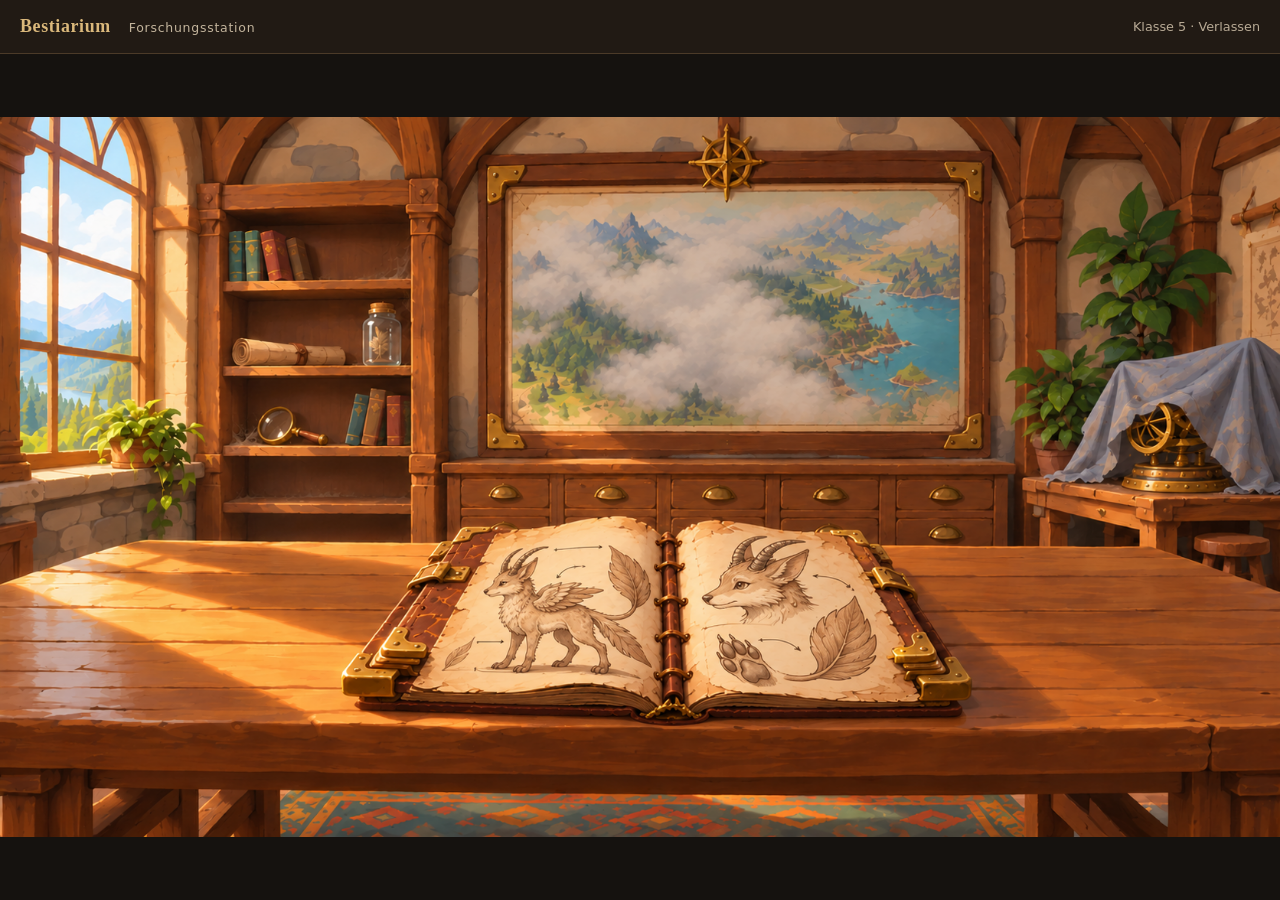
==== index.html @ 2a79efdd "Implement classroom research station with original phase assets" ====
<!doctype html>
<html lang="de">
<head>
  <meta charset="utf-8">
  <meta name="viewport" content="width=device-width, initial-scale=1">
  <meta name="theme-color" content="#201a14">
  <title>Bestiarium · Forschungsstation</title>
  <link rel="stylesheet" href="css/app.css">
</head>
<body>
  <header class="topbar">
    <h1><button id="app-title" type="button">Bestiarium <span>Forschungsstation</span></button></h1>
    <p id="class-label"></p>
  </header>
  <main id="station" aria-label="Forschungsstation">
    <div id="scene" class="scene">
      <div id="room-images" class="room-images"></div>
      <nav id="hotspots" aria-label="Bereiche der Forschungsstation"></nav>
    </div>
  </main>
  <dialog id="view-dialog" aria-labelledby="view-title">
    <div class="dialog-heading"><h2 id="view-title"></h2><button type="button" data-close aria-label="Zurück zur Forschungsstation">Zur Station <span aria-hidden="true">×</span></button></div>
    <div id="view-content"></div>
  </dialog>
  <dialog id="teacher-dialog" class="teacher-dialog" aria-labelledby="teacher-title">
    <div class="dialog-heading"><div><p class="eyebrow">Klassenstand verwalten</p><h2 id="teacher-title">Lehrkraftmodus</h2></div><button type="button" data-close>Zur Station <span aria-hidden="true">×</span></button></div>
    <div id="teacher-content"></div>
  </dialog>
  <p id="notice" class="notice" role="status" hidden></p>
  <script type="module" src="js/app.js"></script>
</body>
</html>
---- css/app.css ----
:root { color-scheme: dark; font-family: system-ui, -apple-system, "Segoe UI", sans-serif; color: #f2e7d3; background: #15120f; --gold: #dab87b; --border: #776043; }
* { box-sizing: border-box; }
body { margin: 0; height: 100vh; height: 100dvh; overflow: hidden; display: grid; grid-template-rows: 54px 1fr; }
button, input, select { font: inherit; }
button { cursor: pointer; }
button, select, input[type="text"] { border: 1px solid var(--border); border-radius: 7px; color: #f2e7d3; background: #31281e; padding: .65rem .9rem; }
button:hover { background: #493a29; }
button:focus-visible, select:focus-visible, input:focus-visible { outline: 3px solid #f9d899; outline-offset: 4px; }
.topbar { display: flex; align-items: center; justify-content: space-between; gap: 1rem; padding: 0 1.25rem; background: #211a14; border-bottom: 1px solid #4b3a28; }
h1 { font-size: 1.12rem; margin: 0; }
#app-title { border: 0; padding: .45rem 0; border-radius: 0; background: transparent; color: var(--gold); font-family: Georgia, serif; font-weight: bold; letter-spacing: .035em; touch-action: none; user-select: none; -webkit-touch-callout: none; position: relative; }
#app-title span { color: #c3b49c; font: 400 .78rem system-ui, sans-serif; margin-left: .8rem; letter-spacing: .06em; }
#app-title::after { content: ''; position: absolute; bottom: 0; left: 0; width: 0; height: 2px; background: var(--gold); }
#app-title.holding::after { width: 100%; transition: width 5s linear; }
#class-label { color: #b8aa95; font-size: .8rem; text-align: right; margin: 0; }
#station { min-height: 0; display: grid; place-items: center; overflow: hidden; }
.scene { position: relative; width: min(100vw, calc((100vh - 54px) * 16 / 9)); width: min(100vw, calc((100dvh - 54px) * 16 / 9)); aspect-ratio: 16 / 9; isolation: isolate; }
.room-images, .room-images img, #hotspots { position: absolute; inset: 0; width: 100%; height: 100%; }
.room-images img { object-fit: contain; opacity: 0; transition: opacity 450ms ease; pointer-events: none; }
.room-images img.active { opacity: 1; }
.hotspot { position: absolute; border: 2px solid transparent; border-radius: 12px; background: transparent; padding: 0; -webkit-tap-highlight-color: transparent; touch-action: manipulation; }
.hotspot:hover, .hotspot:focus-visible, .hotspot.touched { background: #ffe7a21a; border-color: #ffe0a24d; box-shadow: 0 0 28px #ffd58d3d, inset 0 0 26px #ffe5ac24; }
.hotspot.locked { cursor: help; }
.hotspot-label { position: absolute; bottom: 8%; left: 50%; transform: translateX(-50%); white-space: nowrap; background: #221a12ee; color: #fae2b3; border: 1px solid #bc955d; padding: .45rem .75rem; border-radius: 6px; font-size: clamp(.8rem, 1.4vw, 1.35rem); opacity: 0; pointer-events: none; transition: opacity 120ms; }
.hotspot:hover .hotspot-label, .hotspot:focus-visible .hotspot-label, .hotspot.touched .hotspot-label { opacity: 1; }
dialog { width: min(1100px, 94vw); max-height: 88vh; max-height: 88dvh; padding: clamp(1.25rem, 3vw, 2.5rem); color: #f2e7d3; background: #251f18; border: 1px solid #8c7048; border-radius: 14px; box-shadow: 0 24px 100px #0009; overflow: auto; }
dialog[open] { animation: arrive 180ms ease-out; }
dialog::backdrop { background: #100c08c9; }
.dialog-heading { display: flex; align-items: center; justify-content: space-between; gap: 1rem; padding-bottom: 1.25rem; border-bottom: 1px solid #594732; margin-bottom: 1.4rem; }
.dialog-heading > button { flex-shrink: 0; }
.dialog-heading button span { margin-left: .8rem; font-size: 1.3rem; }
h2 { font: 500 clamp(1.6rem, 3vw, 2.5rem) Georgia, serif; color: #e9cd98; margin: 0; }
h3 { font-size: 1.15rem; margin: 0 0 .7rem; }
p { line-height: 1.55; }
.intro { font-size: clamp(1.05rem, 1.7vw, 1.35rem); max-width: 60ch; margin: 0 0 1.5rem; }
.muted { color: #bbaf9b; }
.small { font-size: .8rem; }
.eyebrow { color: #b7a17d; text-transform: uppercase; letter-spacing: .13em; font-size: .72rem; margin: 0 0 .65rem; }
.card-grid, .region-grid { display: grid; grid-template-columns: repeat(2, minmax(0, 1fr)); gap: 1rem; }
.entry { padding: 1.4rem; border: 1px solid #655137; border-radius: 9px; background: #30271e; }
.entry p:last-child { margin-bottom: 0; color: #d1c4ae; }
.status { color: #e4c28b; font-size: .95rem; margin: .5rem 0; }
.status-hidden { border-style: dashed; color: #b9ac98; }
.status-verified, .status-explored { border-color: #829476; }
.status-verified .status, .status-explored .status { color: #c0d2ac; }
.region { display: flex; align-items: center; gap: 1.2rem; border: 1px solid #655137; border-radius: 8px; padding: 1rem; }
.region h3, .region p { margin: 0; }
.region-number { font: 2rem Georgia, serif; color: #aa8a57; }
.teacher-dialog { width: min(1180px, 95vw); }
#teacher-content { display: grid; grid-template-columns: repeat(2, minmax(0, 1fr)); gap: 1.2rem; }
.teacher-section { border: 1px solid #5a4833; border-radius: 8px; padding: 1.2rem; min-width: 0; }
.teacher-section h3 { font-family: Georgia, serif; color: #e4c28b; font-size: 1.35rem; }
.field { display: grid; grid-template-columns: minmax(0, 1fr) minmax(140px, 1.2fr); align-items: center; gap: .75rem; margin-top: .65rem; }
.field select, .field input { width: 100%; min-width: 0; }
.check-field { display: flex; align-items: center; gap: .7rem; padding: .7rem 0; cursor: pointer; }
.check-field input { width: 20px; height: 20px; accent-color: #d5b075; }
.actions { display: flex; flex-wrap: wrap; gap: .6rem; margin-top: 1rem; }
.danger { border-color: #a67762; color: #ffcfb6; }
.notice { position: fixed; z-index: 100; bottom: 1rem; left: 50%; transform: translateX(-50%); max-width: min(90vw, 740px); width: max-content; background: #201b14; color: #ffe6b4; border: 1px solid #bd9559; border-radius: 8px; padding: .8rem 1.2rem; box-shadow: 0 8px 32px #0008; pointer-events: none; }
.dialog-notice { position: sticky; top: 0; z-index: 1; padding: .75rem; background: #392e20; border: 1px solid #bd9559; border-radius: 7px; }
body:has(dialog[open]) > .notice { visibility: hidden; }
@keyframes arrive { from { opacity: 0; transform: scale(.98); } to { opacity: 1; transform: scale(1); } }
@media (max-width: 760px) { #app-title span { display: none; } #teacher-content, .card-grid, .region-grid { grid-template-columns: 1fr; } .dialog-heading { align-items: flex-start; } .dialog-heading > button { font-size: .8rem; } .field { grid-template-columns: 1fr; gap: .3rem; } }
@media (prefers-reduced-motion: reduce) { *, *::before, *::after { animation-duration: .01ms !important; transition-duration: .01ms !important; } }
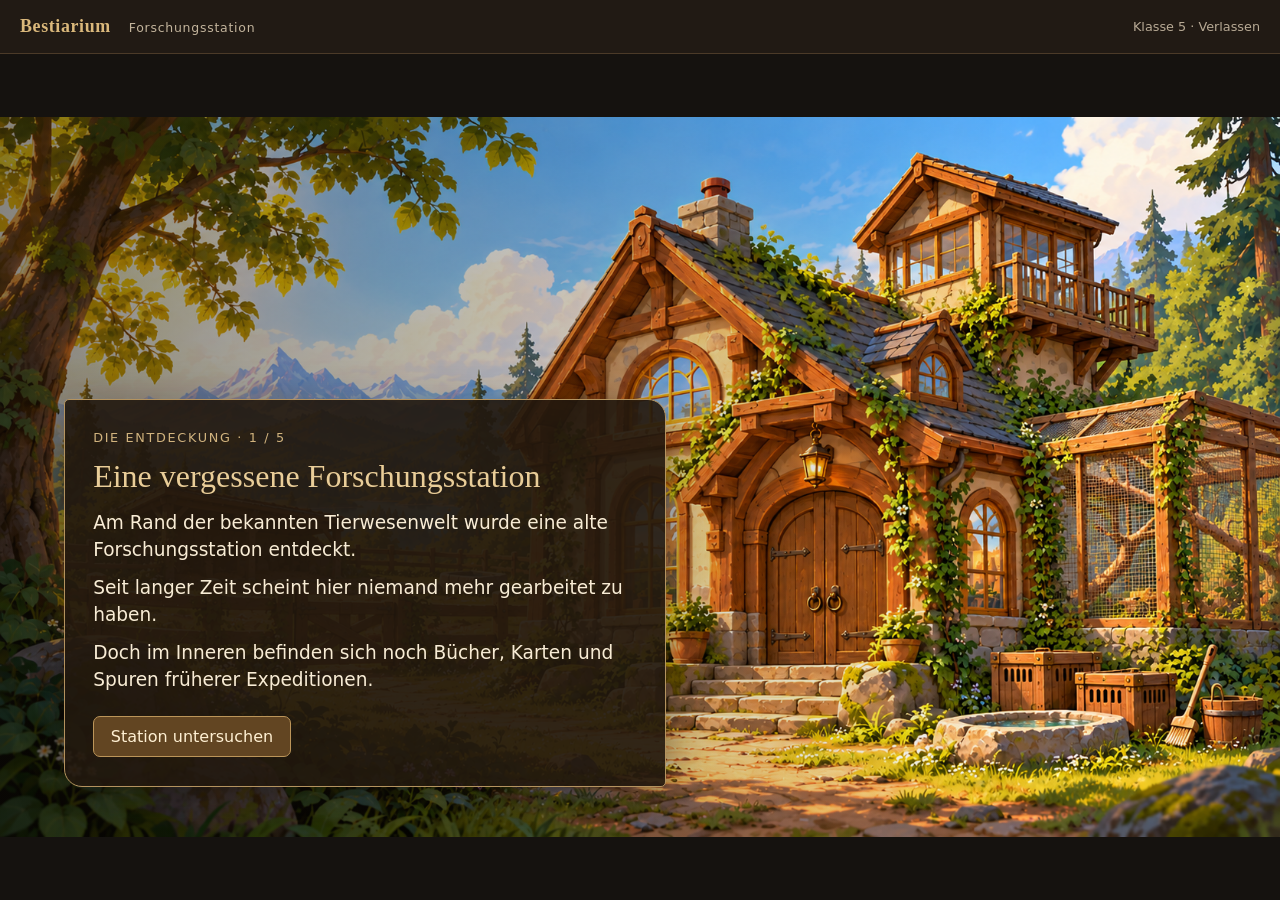
==== commit 792e0f61: "Add five-step story intro with per-class completion" ====
--- a/index.html
+++ b/index.html
@@ -16,6 +16,16 @@
     <div id="scene" class="scene">
       <div id="room-images" class="room-images"></div>
       <nav id="hotspots" aria-label="Bereiche der Forschungsstation"></nav>
+      <section id="story-intro" class="story-intro" aria-labelledby="story-title" hidden>
+        <img class="story-background" src="assets/story/station-exterior.png" alt="Die alte Forschungsstation am Rand der Tierwesenwelt">
+        <img id="story-vidi" class="story-vidi" src="assets/story/vidi-fullbody.png" alt="Vidi, Federhains Hauself und Forschungsassistent" hidden>
+        <div id="story-panel" class="story-panel">
+          <p id="story-step" class="eyebrow"></p>
+          <h2 id="story-title" tabindex="-1"></h2>
+          <div id="story-text"></div>
+          <button id="story-next" type="button"></button>
+        </div>
+      </section>
     </div>
   </main>
   <dialog id="view-dialog" aria-labelledby="view-title">
--- a/css/app.css
+++ b/css/app.css
@@ -10,8 +10,6 @@
 h1 { font-size: 1.12rem; margin: 0; }
 #app-title { border: 0; padding: .45rem 0; border-radius: 0; background: transparent; color: var(--gold); font-family: Georgia, serif; font-weight: bold; letter-spacing: .035em; touch-action: none; user-select: none; -webkit-touch-callout: none; position: relative; }
 #app-title span { color: #c3b49c; font: 400 .78rem system-ui, sans-serif; margin-left: .8rem; letter-spacing: .06em; }
-#app-title::after { content: ''; position: absolute; bottom: 0; left: 0; width: 0; height: 2px; background: var(--gold); }
-#app-title.holding::after { width: 100%; transition: width 5s linear; }
 #class-label { color: #b8aa95; font-size: .8rem; text-align: right; margin: 0; }
 #station { min-height: 0; display: grid; place-items: center; overflow: hidden; }
 .scene { position: relative; width: min(100vw, calc((100vh - 54px) * 16 / 9)); width: min(100vw, calc((100dvh - 54px) * 16 / 9)); aspect-ratio: 16 / 9; isolation: isolate; }
@@ -62,3 +60,19 @@
 @keyframes arrive { from { opacity: 0; transform: scale(.98); } to { opacity: 1; transform: scale(1); } }
 @media (max-width: 760px) { #app-title span { display: none; } #teacher-content, .card-grid, .region-grid { grid-template-columns: 1fr; } .dialog-heading { align-items: flex-start; } .dialog-heading > button { font-size: .8rem; } .field { grid-template-columns: 1fr; gap: .3rem; } }
 @media (prefers-reduced-motion: reduce) { *, *::before, *::after { animation-duration: .01ms !important; transition-duration: .01ms !important; } }
+
+.story-intro { position: absolute; inset: 0; overflow: hidden; background: #15120f; container-type: inline-size; }
+.story-intro[hidden], .story-vidi[hidden] { display: none; }
+.story-background { position: absolute; inset: 0; width: 100%; height: 100%; object-fit: contain; }
+.story-intro::after { content: ''; position: absolute; inset: 0; pointer-events: none; background: linear-gradient(90deg, #110d0780, transparent 80%); }
+.story-panel { position: absolute; z-index: 2; left: 5%; bottom: 7%; width: 47%; max-height: 86%; overflow-y: auto; padding: 2.2cqw; color: #f8ecd5; background: #21180ee8; border: 1px solid #b4935f; border-radius: 5px 18px 5px 18px; box-shadow: 0 12px 45px #120b0770; }
+.story-panel .eyebrow { font-size: clamp(.65rem, 1cqw, 1.1rem); color: #d1b37e; }
+.story-panel h2 { font-size: clamp(1.1rem, 2.5cqw, 3rem); line-height: 1.15; margin-bottom: 1.2cqw; }
+.story-panel h2:focus { outline: none; }
+#story-text p { font-size: clamp(.85rem, 1.45cqw, 1.75rem); line-height: 1.45; margin: 0 0 .85cqw; }
+#story-text blockquote { font: 500 clamp(1rem, 1.8cqw, 2.15rem)/1.35 Georgia, serif; color: #f5d59b; margin: 1.2cqw 0; padding-left: 1cqw; border-left: 2px solid #bb9659; }
+#story-next { margin-top: .9cqw; font-size: clamp(.85rem, 1.25cqw, 1.5rem); padding: .8cqw 1.3cqw; border-color: #bc9559; background: #624522; color: #fff0d3; }
+#story-next:hover { background: #79572d; }
+.story-vidi { position: absolute; z-index: 1; right: 0; bottom: 0; width: 44%; height: 94%; object-fit: contain; object-position: center bottom; animation: arrive 300ms ease-out; }
+.with-vidi .story-panel { left: 4%; width: 53%; bottom: 5%; max-height: 90%; }
+@media (max-width: 760px), (max-height: 500px) { .story-panel { overflow-y: auto; } #story-text p { line-height: 1.3; } }
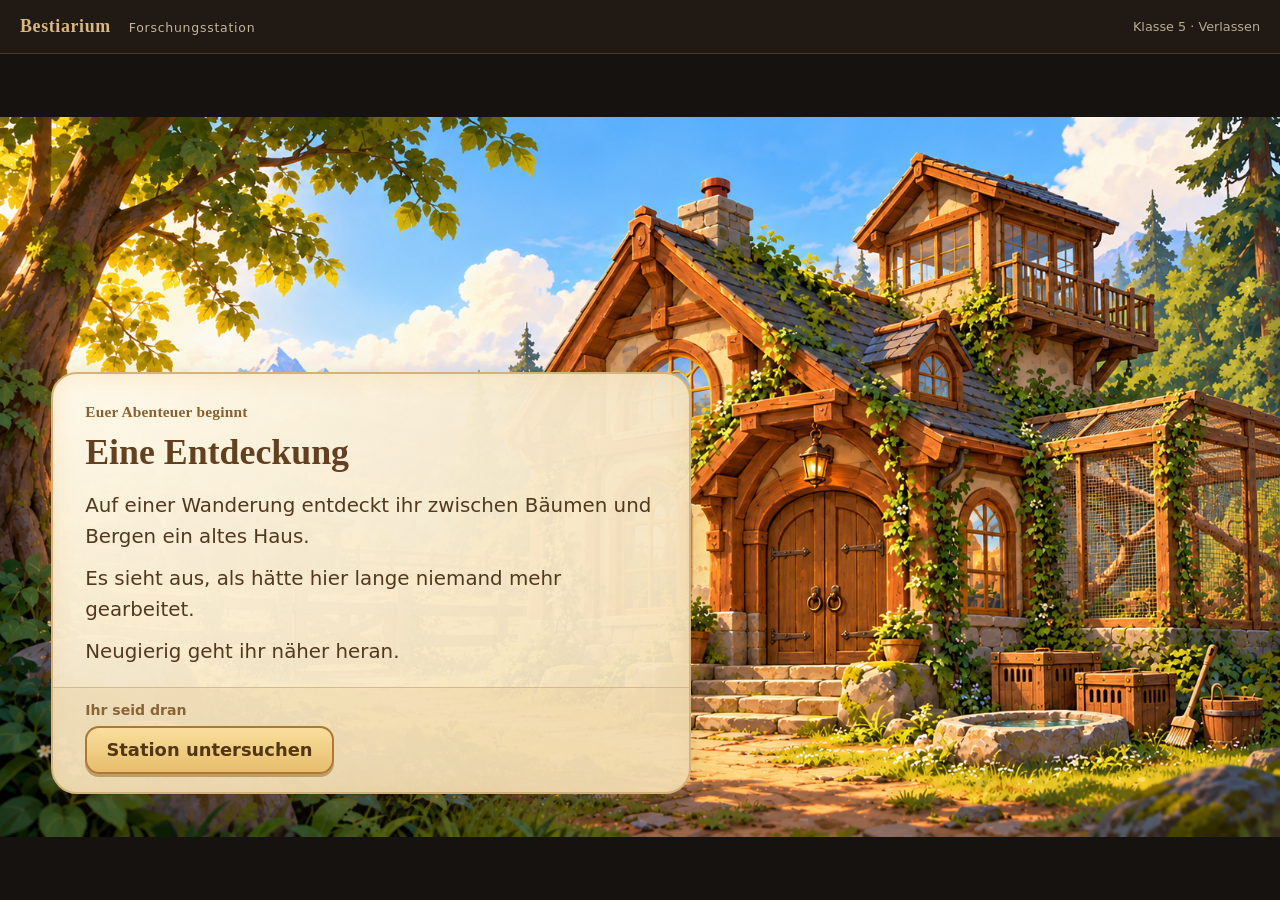
==== commit 5bf662b8: "Refine intro with warm dialogue panels and child-friendly story" ====
--- a/index.html
+++ b/index.html
@@ -23,7 +23,10 @@
           <p id="story-step" class="eyebrow"></p>
           <h2 id="story-title" tabindex="-1"></h2>
           <div id="story-text"></div>
-          <button id="story-next" type="button"></button>
+          <div class="story-actions">
+            <span>Ihr seid dran</span>
+            <button id="story-next" type="button"></button>
+          </div>
         </div>
       </section>
     </div>
--- a/css/app.css
+++ b/css/app.css
@@ -61,18 +61,25 @@
 @media (max-width: 760px) { #app-title span { display: none; } #teacher-content, .card-grid, .region-grid { grid-template-columns: 1fr; } .dialog-heading { align-items: flex-start; } .dialog-heading > button { font-size: .8rem; } .field { grid-template-columns: 1fr; gap: .3rem; } }
 @media (prefers-reduced-motion: reduce) { *, *::before, *::after { animation-duration: .01ms !important; transition-duration: .01ms !important; } }
 
-.story-intro { position: absolute; inset: 0; overflow: hidden; background: #15120f; container-type: inline-size; }
+.story-intro { position: absolute; inset: 0; overflow: hidden; background: #e2c995; container-type: inline-size; }
 .story-intro[hidden], .story-vidi[hidden] { display: none; }
 .story-background { position: absolute; inset: 0; width: 100%; height: 100%; object-fit: contain; }
-.story-intro::after { content: ''; position: absolute; inset: 0; pointer-events: none; background: linear-gradient(90deg, #110d0780, transparent 80%); }
-.story-panel { position: absolute; z-index: 2; left: 5%; bottom: 7%; width: 47%; max-height: 86%; overflow-y: auto; padding: 2.2cqw; color: #f8ecd5; background: #21180ee8; border: 1px solid #b4935f; border-radius: 5px 18px 5px 18px; box-shadow: 0 12px 45px #120b0770; }
-.story-panel .eyebrow { font-size: clamp(.65rem, 1cqw, 1.1rem); color: #d1b37e; }
-.story-panel h2 { font-size: clamp(1.1rem, 2.5cqw, 3rem); line-height: 1.15; margin-bottom: 1.2cqw; }
+.story-panel { position: absolute; z-index: 2; left: 4%; bottom: 6%; width: 50%; max-height: 89%; overflow-y: auto; padding: 2.2cqw 2.5cqw 0; color: #51391f; background: radial-gradient(ellipse at top left, #fff9e9, #f5e3bfeF 85%); border: 2px solid #d4b27b; border-radius: 26px; box-shadow: 0 10px 30px #74451538, inset 0 0 24px #e9c88955; }
+.story-panel .eyebrow { font: 600 clamp(.85rem, 1.2cqw, 1.45rem)/1.3 Georgia, serif; text-transform: none; letter-spacing: .015em; color: #89602f; margin: 0 0 .8cqw; }
+.story-panel h2 { font: 600 clamp(1.4rem, 2.8cqw, 3.4rem)/1.15 Georgia, serif; color: #634020; margin-bottom: 1.4cqw; }
 .story-panel h2:focus { outline: none; }
-#story-text p { font-size: clamp(.85rem, 1.45cqw, 1.75rem); line-height: 1.45; margin: 0 0 .85cqw; }
-#story-text blockquote { font: 500 clamp(1rem, 1.8cqw, 2.15rem)/1.35 Georgia, serif; color: #f5d59b; margin: 1.2cqw 0; padding-left: 1cqw; border-left: 2px solid #bb9659; }
-#story-next { margin-top: .9cqw; font-size: clamp(.85rem, 1.25cqw, 1.5rem); padding: .8cqw 1.3cqw; border-color: #bc9559; background: #624522; color: #fff0d3; }
-#story-next:hover { background: #79572d; }
+#story-text p { font-size: clamp(.95rem, 1.55cqw, 1.85rem); line-height: 1.55; margin: 0 0 .9cqw; }
+#story-text blockquote { font: 600 clamp(1rem, 1.8cqw, 2.15rem)/1.4 Georgia, serif; color: #785021; background: #ead19b66; border-radius: 12px; margin: 1.1cqw 0; padding: .9cqw 1.2cqw; border-left: 4px solid #c69846; }
+.story-actions { margin: 1.5cqw -2.5cqw 0; padding: 1.1cqw 2.5cqw 1.4cqw; border-top: 1px solid #d8b985; background: #e8ca954d; display: flex; flex-direction: column; align-items: flex-start; gap: .6cqw; }
+.story-actions > span { font-size: clamp(.8rem, 1.1cqw, 1.3rem); font-weight: 600; color: #896437; }
+#story-next { min-height: 44px; font-size: clamp(.9rem, 1.4cqw, 1.65rem); font-weight: 600; padding: .9cqw 1.5cqw; border: 2px solid #ad7734; border-radius: 14px; background: linear-gradient(#f9df9d, #e6bd6c); color: #533714; box-shadow: 0 3px 0 #a6753899; }
+#story-next:hover { background: linear-gradient(#ffe9b3, #edc97f); }
+#story-next:active { transform: translateY(2px); box-shadow: 0 1px 0 #a6753899; }
+#story-next:focus-visible { outline-color: #67421e; }
 .story-vidi { position: absolute; z-index: 1; right: 0; bottom: 0; width: 44%; height: 94%; object-fit: contain; object-position: center bottom; animation: arrive 300ms ease-out; }
-.with-vidi .story-panel { left: 4%; width: 53%; bottom: 5%; max-height: 90%; }
-@media (max-width: 760px), (max-height: 500px) { .story-panel { overflow-y: auto; } #story-text p { line-height: 1.3; } }
+.with-vidi .story-panel { width: 54%; bottom: 5%; max-height: 91%; border-radius: 28px 28px 8px 28px; }
+.with-vidi .story-panel .eyebrow { display: inline-block; padding: .4cqw 1.2cqw; border-radius: 12px; background: #e7c788; border: 1px solid #c7a063; color: #65401f; font-size: clamp(1rem, 1.65cqw, 2rem); }
+.with-vidi .story-panel h2 { font-size: clamp(1.2rem, 2.1cqw, 2.5rem); }
+.vidi-arrives #story-title { position: absolute; width: 1px; height: 1px; padding: 0; margin: -1px; overflow: hidden; clip-path: inset(50%); }
+.with-vidi:before { content: ''; position: absolute; z-index: 3; left: 57.8%; bottom: 40%; width: 2cqw; height: 3cqw; background: #f5e3bf; clip-path: polygon(0 0, 100% 35%, 0 100%); }
+@media (max-width: 760px), (max-height: 500px) { #story-text p { line-height: 1.4; } .story-panel { padding-top: 1.5cqw; } }
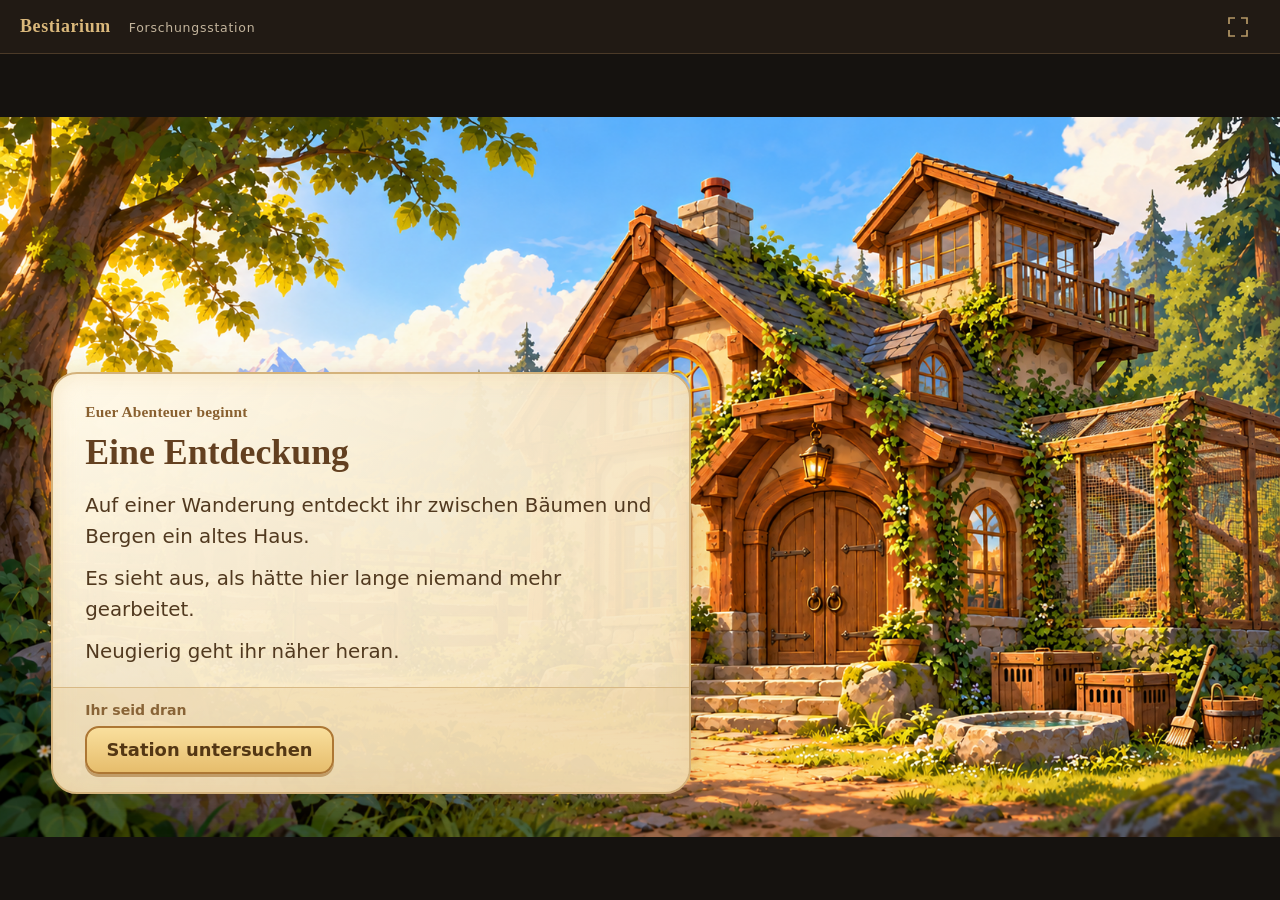
==== commit b0c81f0e: "Improve classroom immersion, book navigation and fullscreen presentation" ====
--- a/index.html
+++ b/index.html
@@ -10,7 +10,13 @@
 <body>
   <header class="topbar">
     <h1><button id="app-title" type="button">Bestiarium <span>Forschungsstation</span></button></h1>
-    <p id="class-label"></p>
+    <p id="class-label" hidden></p>
+    <button id="fullscreen-toggle" type="button" aria-label="Vollbild starten" aria-pressed="false" hidden>
+      <svg viewBox="0 0 24 24" width="24" height="24" aria-hidden="true" fill="none" stroke="currentColor" stroke-width="1.7">
+        <path class="fullscreen-enter" d="M9 3H3v6m12-6h6v6M3 15v6h6m12-6v6h-6"/>
+        <path class="fullscreen-exit" d="M3 9h6V3m6 0v6h6M9 21v-6H3m18 0h-6v6"/>
+      </svg>
+    </button>
   </header>
   <main id="station" aria-label="Forschungsstation">
     <div id="scene" class="scene">
@@ -39,7 +45,6 @@
     <div class="dialog-heading"><div><p class="eyebrow">Klassenstand verwalten</p><h2 id="teacher-title">Lehrkraftmodus</h2></div><button type="button" data-close>Zur Station <span aria-hidden="true">×</span></button></div>
     <div id="teacher-content"></div>
   </dialog>
-  <p id="notice" class="notice" role="status" hidden></p>
   <script type="module" src="js/app.js"></script>
 </body>
 </html>
--- a/css/app.css
+++ b/css/app.css
@@ -16,11 +16,6 @@
 .room-images, .room-images img, #hotspots { position: absolute; inset: 0; width: 100%; height: 100%; }
 .room-images img { object-fit: contain; opacity: 0; transition: opacity 450ms ease; pointer-events: none; }
 .room-images img.active { opacity: 1; }
-.hotspot { position: absolute; border: 2px solid transparent; border-radius: 12px; background: transparent; padding: 0; -webkit-tap-highlight-color: transparent; touch-action: manipulation; }
-.hotspot:hover, .hotspot:focus-visible, .hotspot.touched { background: #ffe7a21a; border-color: #ffe0a24d; box-shadow: 0 0 28px #ffd58d3d, inset 0 0 26px #ffe5ac24; }
-.hotspot.locked { cursor: help; }
-.hotspot-label { position: absolute; bottom: 8%; left: 50%; transform: translateX(-50%); white-space: nowrap; background: #221a12ee; color: #fae2b3; border: 1px solid #bc955d; padding: .45rem .75rem; border-radius: 6px; font-size: clamp(.8rem, 1.4vw, 1.35rem); opacity: 0; pointer-events: none; transition: opacity 120ms; }
-.hotspot:hover .hotspot-label, .hotspot:focus-visible .hotspot-label, .hotspot.touched .hotspot-label { opacity: 1; }
 dialog { width: min(1100px, 94vw); max-height: 88vh; max-height: 88dvh; padding: clamp(1.25rem, 3vw, 2.5rem); color: #f2e7d3; background: #251f18; border: 1px solid #8c7048; border-radius: 14px; box-shadow: 0 24px 100px #0009; overflow: auto; }
 dialog[open] { animation: arrive 180ms ease-out; }
 dialog::backdrop { background: #100c08c9; }
@@ -34,16 +29,6 @@
 .muted { color: #bbaf9b; }
 .small { font-size: .8rem; }
 .eyebrow { color: #b7a17d; text-transform: uppercase; letter-spacing: .13em; font-size: .72rem; margin: 0 0 .65rem; }
-.card-grid, .region-grid { display: grid; grid-template-columns: repeat(2, minmax(0, 1fr)); gap: 1rem; }
-.entry { padding: 1.4rem; border: 1px solid #655137; border-radius: 9px; background: #30271e; }
-.entry p:last-child { margin-bottom: 0; color: #d1c4ae; }
-.status { color: #e4c28b; font-size: .95rem; margin: .5rem 0; }
-.status-hidden { border-style: dashed; color: #b9ac98; }
-.status-verified, .status-explored { border-color: #829476; }
-.status-verified .status, .status-explored .status { color: #c0d2ac; }
-.region { display: flex; align-items: center; gap: 1.2rem; border: 1px solid #655137; border-radius: 8px; padding: 1rem; }
-.region h3, .region p { margin: 0; }
-.region-number { font: 2rem Georgia, serif; color: #aa8a57; }
 .teacher-dialog { width: min(1180px, 95vw); }
 #teacher-content { display: grid; grid-template-columns: repeat(2, minmax(0, 1fr)); gap: 1.2rem; }
 .teacher-section { border: 1px solid #5a4833; border-radius: 8px; padding: 1.2rem; min-width: 0; }
@@ -54,11 +39,9 @@
 .check-field input { width: 20px; height: 20px; accent-color: #d5b075; }
 .actions { display: flex; flex-wrap: wrap; gap: .6rem; margin-top: 1rem; }
 .danger { border-color: #a67762; color: #ffcfb6; }
-.notice { position: fixed; z-index: 100; bottom: 1rem; left: 50%; transform: translateX(-50%); max-width: min(90vw, 740px); width: max-content; background: #201b14; color: #ffe6b4; border: 1px solid #bd9559; border-radius: 8px; padding: .8rem 1.2rem; box-shadow: 0 8px 32px #0008; pointer-events: none; }
 .dialog-notice { position: sticky; top: 0; z-index: 1; padding: .75rem; background: #392e20; border: 1px solid #bd9559; border-radius: 7px; }
-body:has(dialog[open]) > .notice { visibility: hidden; }
 @keyframes arrive { from { opacity: 0; transform: scale(.98); } to { opacity: 1; transform: scale(1); } }
-@media (max-width: 760px) { #app-title span { display: none; } #teacher-content, .card-grid, .region-grid { grid-template-columns: 1fr; } .dialog-heading { align-items: flex-start; } .dialog-heading > button { font-size: .8rem; } .field { grid-template-columns: 1fr; gap: .3rem; } }
+@media (max-width: 760px) { #app-title span { display: none; } #teacher-content { grid-template-columns: 1fr; } .dialog-heading { align-items: flex-start; } .dialog-heading > button { font-size: .8rem; } .field { grid-template-columns: 1fr; gap: .3rem; } }
 @media (prefers-reduced-motion: reduce) { *, *::before, *::after { animation-duration: .01ms !important; transition-duration: .01ms !important; } }
 
 .story-intro { position: absolute; inset: 0; overflow: hidden; background: #e2c995; container-type: inline-size; }
@@ -83,3 +66,165 @@
 .vidi-arrives #story-title { position: absolute; width: 1px; height: 1px; padding: 0; margin: -1px; overflow: hidden; clip-path: inset(50%); }
 .with-vidi:before { content: ''; position: absolute; z-index: 3; left: 57.8%; bottom: 40%; width: 2cqw; height: 3cqw; background: #f5e3bf; clip-path: polygon(0 0, 100% 35%, 0 100%); }
 @media (max-width: 760px), (max-height: 500px) { #story-text p { line-height: 1.4; } .story-panel { padding-top: 1.5cqw; } }
+
+dialog.book-dialog { width: 100vw; height: 100vh; height: 100dvh; max-width: none; max-height: 100dvh; padding: 12px 20px; border-radius: 0; background: #201a14; }
+dialog.book-dialog[open] { display: grid; grid-template-rows: auto 1fr; }
+.book-dialog .dialog-heading { margin: 0 0 8px; padding: 0 0 8px; }
+.book-dialog .dialog-heading h2 { font-size: 1.35rem; }
+.book-dialog #view-content { display: flex; flex-direction: column; align-items: center; gap: 8px; min-height: 0; }
+.bestiary-back { align-self: flex-start; font-size: .9rem; padding: .45rem .8rem; }
+.bestiary-spread { position: relative; width: min(100%, calc((100dvh - 150px) * 1.5)); aspect-ratio: 3 / 2; container-type: inline-size; flex-shrink: 0; }
+.bestiary-spread > img { display: block; width: 100%; height: 100%; object-fit: contain; }
+.bestiary-page-text { position: absolute; left: 53.3%; top: 6.5%; width: 40%; color: #50351e; font: 1.28cqw/1.35 Georgia, 'Times New Roman', serif; }
+.bestiary-page-text h3 { font: bold 2.7cqw/1.15 Georgia, 'Times New Roman', serif; margin: 0 0 .8cqw; color: #54351c; }
+.bestiary-page-text p { line-height: inherit; margin: 0 0 .5cqw; }
+
+img[hidden], .asset-fallback[hidden] { display: none !important; }
+.asset-fallback { position: absolute; inset: auto 0 4%; text-align: center; color: #665845; pointer-events: none; font-size: .9rem; }
+.bestiary-spread.asset-missing { background: #ead7b0 url('../assets/bestiary/master-bestiary.png') center / contain no-repeat; }
+.bestiary-page-text { max-height: 41%; overflow-y: auto; }
+.codex-text { position: absolute; color: #50351e; font: 1.2cqw/1.4 Georgia, 'Times New Roman', serif; overflow-y: auto; }
+.codex-text h3 { font: bold 1.6cqw/1.2 Georgia, 'Times New Roman', serif; margin: 0 0 .6cqw; }
+.codex-text p { margin: 0; line-height: inherit; }
+.class-book-text { position: absolute; left: 54%; top: 12%; width: 30%; max-height: 47%; overflow-y: auto; color: #50351e; font: 1.4cqw/1.5 Georgia, 'Times New Roman', serif; }
+.class-book-text h3 { font: bold 2.5cqw/1.2 Georgia, serif; }
+.class-book-text button { color: #50351e; background: #ebd5a9; border-color: #ac8249; font-size: 1.2cqw; }
+.class-entry-list { list-style: none; padding: 0; }
+.class-entry-list li { margin: .7cqw 0; }
+dialog.landscape-dialog { width: 100vw; height: 100vh; height: 100dvh; max-width: none; max-height: 100dvh; padding: 12px 20px; border-radius: 0; }
+dialog.landscape-dialog[open] { display: grid; grid-template-rows: auto 1fr; }
+.landscape-dialog .dialog-heading { margin: 0 0 8px; padding: 0 0 8px; }
+.landscape-dialog .dialog-heading h2 { font-size: 1.4rem; }
+.landscape-dialog #view-content { display: flex; flex-direction: column; align-items: center; gap: 8px; min-height: 0; }
+.landscape-dialog #view-content > p { margin: .5rem 0; }
+.observation-scene { position: relative; isolation: isolate; width: min(100%, calc((100dvh - 180px) * 16 / 9)); aspect-ratio: 16 / 9; flex-shrink: 0; overflow: hidden; container-type: inline-size; background: #ccc4b1; }
+.scene-background { position: absolute; inset: 0; width: 100%; height: 100%; object-fit: contain; }
+.map-region { position: absolute; padding: 0; overflow: hidden; border: 1px solid #a7a18f; background: #938e7840; border-radius: 12%; }
+.map-region:hover { background: #dfd8bd55; }
+.map-region:focus-visible { outline-offset: -4px; }
+.map-region[aria-disabled="true"] { cursor: help; }
+.region-label { position: absolute; z-index: 2; bottom: 10%; left: 0; width: 100%; text-align: center; padding: .5rem; background: #29251be0; color: #f9ebcd; font-size: clamp(.85rem, 1.6cqw, 1.8rem); }
+.region-fog { position: absolute; inset: 0; opacity: 1; background: radial-gradient(ellipse at 25% 30%, #efeee9, #bcbfbbeb 65%, #e3e4e0); transition: opacity 650ms ease-out; pointer-events: none; }
+.region-unlocked .region-fog { opacity: 0; }
+.region-unlocked { border-color: #d6bb7e; }
+.world-scene.asset-missing { background: #b9b7a5; }
+.world-scene > .asset-fallback, .expedition-scene > .asset-fallback { top: 3%; bottom: auto; }
+.expedition-creature { position: absolute; transform: translate(-50%, -50%); height: 40%; }
+.creature-motion { position: relative; width: 100%; height: 100%; transform-origin: 50% 90%; }
+.creature-image { width: 100%; height: 100%; object-fit: contain; }
+.creature-motion.asset-missing { border: 1px dashed #87775c; background: #e7ddc4; border-radius: 12px; }
+.creature-motion .asset-fallback { top: 40%; bottom: auto; }
+.motion-idle { animation: creature-idle 5s ease-in-out infinite; }
+.motion-sway { animation: creature-sway 7s ease-in-out infinite; }
+.expedition-hint { position: absolute; left: 3%; bottom: 3%; display: flex; align-items: center; gap: 1cqw; max-width: 76%; padding: .5cqw 1.2cqw; background: #f5e5c9ed; color: #51391f; border: 1px solid #c4a66e; border-radius: 14px; }
+.expedition-hint img { height: 7cqw; width: 5cqw; object-fit: contain; }
+.expedition-hint p { margin: 0; font-size: clamp(.85rem, 1.6cqw, 1.8rem); }
+.region-message-dialog { width: min(1000px, 94vw); background: #f5e4c5; color: #51391f; }
+.region-message-dialog[open] { display: flex; align-items: center; gap: 2rem; }
+.region-message-dialog > img { width: 30%; max-height: 65dvh; object-fit: contain; }
+.region-message-dialog h2 { color: #634020; font-size: clamp(1.5rem, 3vw, 2.7rem); }
+.region-message-dialog p { font-size: clamp(1rem, 2vw, 1.6rem); }
+.region-message-dialog button { background: #e6c58a; color: #51391f; border-color: #ad823f; }
+@keyframes creature-idle { 0%, 100% { transform: scaleY(1); } 50% { transform: scaleY(1.015); } }
+@keyframes creature-sway { 0%, 100% { transform: rotate(-1deg); } 50% { transform: rotate(1deg); } }
+@media (prefers-reduced-motion: reduce) { .creature-motion { animation: none; } .region-fog { transition: none; } }
+
+.milestone-section, .story-progress, .manual-controls { grid-column: 1 / -1; }
+.milestone-list { display: grid; grid-template-columns: repeat(2, minmax(0, 1fr)); gap: .8rem; }
+.milestone-item { display: flex; align-items: center; justify-content: space-between; gap: 1rem; padding: 1rem; border: 1px solid #715b3d; border-radius: 10px; background: #31281e; }
+.milestone-item.completed { border-color: #8d9d71; }
+.milestone-item h4 { margin: 0 0 .4rem; color: #f0d6a4; font-size: 1.1rem; }
+.milestone-item p { margin: 0 0 .5rem; color: #cfc0a9; font-size: .9rem; }
+.milestone-item button { min-height: 48px; flex-shrink: 0; border-color: #b58b4e; }
+.milestone-item:not(.completed) button { background: #e4bd76; color: #48321c; }
+.milestone-status { font-size: .85rem; color: #e3c184; }
+.completed .milestone-status { color: #c1d2a7; }
+.story-clues { display: grid; grid-template-columns: repeat(2, minmax(0, 1fr)); gap: 1rem 2.5rem; padding-left: 1.5rem; }
+.story-clues p { margin: .3rem 0; color: #cfc0a9; }
+.manual-controls { border: 1px solid #5a4833; border-radius: 8px; padding: 1rem; }
+.manual-controls > summary { cursor: pointer; color: #d5bc94; font-size: 1.1rem; min-height: 44px; padding: .5rem; }
+.manual-content { display: grid; grid-template-columns: repeat(2, minmax(0, 1fr)); gap: 1rem; padding-top: 1rem; }
+.vidi-dialog { border-radius: 26px; border: 2px solid #d4b27b; box-shadow: 0 12px 40px #74451540; background: radial-gradient(ellipse at top left, #fff9e9, #f5e3bf); }
+.vidi-dialog h2 { display: inline-block; padding: .4rem 1.1rem; background: #e7c788; border: 1px solid #c7a063; border-radius: 12px; }
+.vidi-dialog button { min-height: 48px; padding: .8rem 1.3rem; border-radius: 14px; font-size: 1.1rem; }
+@media (max-width: 900px) { .milestone-list, .manual-content, .story-clues { grid-template-columns: 1fr; } }
+
+#view-dialog, .vidi-dialog { font-family: 'Palatino Linotype', 'Book Antiqua', Georgia, serif; }
+.hotspot, .hotspot:hover, .hotspot:active { position: absolute; border: 0; outline: none; background: transparent; box-shadow: none; padding: 0; -webkit-tap-highlight-color: transparent; touch-action: manipulation; }
+.hotspot:disabled { cursor: default; }
+.hotspot:focus-visible { outline: 1px solid #fff2cf66; outline-offset: -5px; border-radius: 12px; }
+#class-label { display: none; }
+#fullscreen-toggle { display: grid; place-items: center; width: 44px; height: 44px; padding: 6px; border: 0; background: transparent; color: var(--gold); opacity: .8; }
+#fullscreen-toggle[hidden] { display: none; }
+#fullscreen-toggle:hover { background: #d8b78016; opacity: 1; }
+.fullscreen-exit, #fullscreen-toggle[aria-pressed="true"] .fullscreen-enter { display: none; }
+#fullscreen-toggle[aria-pressed="true"] .fullscreen-exit { display: initial; }
+html:fullscreen body { grid-template-rows: 1fr; }
+html:fullscreen .topbar { position: fixed; top: 0; left: 0; right: 0; height: 54px; z-index: 10; border: 0; background: linear-gradient(#211a1460, transparent); pointer-events: none; }
+html:fullscreen .topbar h1, html:fullscreen .topbar button { pointer-events: auto; }
+html:fullscreen #app-title { text-shadow: 0 1px 5px #000; }
+html:fullscreen #app-title span { display: none; }
+html:fullscreen .scene { width: min(100vw, calc(100dvh * 16 / 9)); }
+#view-dialog .asset-fallback { display: none; }
+.map-region:disabled { cursor: default; }
+.map-region:not(.region-unlocked) .region-label { display: none; }
+.book-stage { position: relative; width: min(calc(100% - 112px), calc((100dvh - 150px) * 1.5)); flex-shrink: 0; }
+.book-stage > .bestiary-spread { width: 100%; }
+.book-turn { position: absolute; top: 50%; transform: translateY(-50%); width: 48px; min-height: 64px; padding: 0; font: 3rem/1 Georgia, serif; border: 0; color: #ddc79a; background: transparent; border-radius: 24px; }
+.book-turn:hover { background: #d2ad6430; }
+.book-previous { left: -56px; }
+.book-next { right: -56px; }
+.bestiary-index, .bestiary-index.asset-missing { width: min(calc(100% - 16px), calc((100dvh - 110px) * 1.5)); border-radius: 18px 25px 25px 18px; background: linear-gradient(90deg, #6c4529 0%, #c7995b 2%, #f6e8c6 4%, #fff4d9 46%, #d0b07b 49%, #70492b 50%, #d2b685 51%, #fff1d0 54%, #eddbb3 96%, #a6763f 98%, #593a22); box-shadow: inset 0 0 0 5px #775132, inset 0 -14px 0 #bc9661, 0 10px 25px #0007; }
+.bestiary-index::after { content: ''; position: absolute; top: 4%; bottom: 4%; left: 49.5%; width: 1%; border-left: 1px solid #75502a77; border-right: 1px solid #f8dcaa88; }
+.bestiary-index:not(.asset-missing)::after { display: none; }
+.index-art { position: absolute; inset: 0; z-index: 1; }
+.index-pages { position: absolute; z-index: 2; inset: 9% 7% 12%; display: grid; grid-template-columns: 43% 43%; gap: 14%; color: #624124; }
+.index-leaf { min-width: 0; display: flex; flex-direction: column; }
+.index-leaf h3 { color: #6d4424; font: 600 3cqw/1.2 'Palatino Linotype', Georgia, serif; margin: 0 0 2cqw; }
+.index-list { list-style: none; margin: 0; padding: 0; }
+.index-entry { display: flex; align-items: center; gap: .7cqw; width: 100%; min-height: max(44px, 4.8cqw); padding: .7cqw 0; border: 0; border-radius: 4px; color: #624124; background: transparent; text-align: left; font: italic 2.1cqw/1.3 'Palatino Linotype', Georgia, serif; }
+.index-entry:hover { background: #b98d3820; }
+.index-entry:focus-visible { outline-color: #97723c; outline-width: 2px; }
+.index-rule { flex: 1; min-width: 5px; border-bottom: 1px dotted #b79765; align-self: flex-end; margin-bottom: .6cqw; }
+.index-number { font-size: 1.4cqw; color: #98734b; }
+.index-intro { font-size: 1.8cqw; line-height: 1.65; }
+.index-motto { margin-top: auto; padding-top: 3cqw; font: italic 1.9cqw/1.6 Georgia, serif; color: #8e673b; }
+
+dialog.generator-dialog { width: min(1660px, 98vw); max-height: 96vh; max-height: 96dvh; padding: clamp(16px, 2vw, 28px); color: #f4dfb4; background: repeating-linear-gradient(3deg, #5b39261c 0 3px, #3822171c 4px 7px), linear-gradient(110deg, #372316, #68432a 48%, #372217); border: 3px solid #b18a48; border-radius: 22px; box-shadow: inset 0 0 0 3px #2c1c12, inset 0 0 20px #17100b; }
+.generator-dialog .dialog-heading { border-color: #aa8348; margin-bottom: 10px; padding-bottom: 10px; }
+.generator-dialog .dialog-heading h2 { color: #f2d79d; font-size: clamp(1.4rem, 2.5vw, 2.5rem); text-shadow: 0 2px 1px #291b13; }
+.generator-dialog .dialog-heading button { background: linear-gradient(#d4b072, #ad8245); color: #342317; border-color: #e3c78c; min-height: 44px; }
+.generator-view { container-type: inline-size; }
+.generator-topline { display: flex; align-items: center; justify-content: space-between; gap: 1rem; margin-bottom: 8px; }
+.generator-topline p { margin: 0; font: 600 clamp(1rem, 1.5cqw, 1.5rem) Georgia, serif; color: #e8c48c; }
+.generator-view button { border-radius: 12px; min-height: 44px; color: #44301a; border: 1px solid #ad8041; background: linear-gradient(#f3d69a, #c49651); touch-action: manipulation; }
+.generator-view button:hover { background: linear-gradient(#ffe5ae, #d5a95f); }
+.generator-view button:focus-visible { outline-color: #fff0bd; }
+.generator-view button:disabled { cursor: default; opacity: .6; }
+.generator-view .generator-help { padding: .35rem; border-radius: 50%; min-width: 48px; min-height: 48px; color: #fff0cb; border: 2px solid #c4a15e; background: radial-gradient(circle at 35% 30%, #8e7660, #3e544b 60%, #27372e); box-shadow: 0 2px 5px #170e09; }
+.generator-machine { position: relative; padding: 14px; border: 5px solid #bd9558; border-radius: 24px; background: linear-gradient(105deg, #3b261a, #6f4c30 48%, #352319); box-shadow: inset 0 0 0 2px #f1cf8f, inset 0 0 30px #140e09, 0 4px 0 #24180f; }
+.generator-art { position: absolute; inset: 0; width: 100%; height: 100%; object-fit: contain; }
+.generator-displays { position: relative; display: grid; grid-template-columns: repeat(4, minmax(0, 1fr)); gap: 12px; }
+.generator-display { position: relative; display: flex; flex-direction: column; align-items: center; justify-content: center; text-align: center; min-width: 0; padding: 10px 15px; border: 3px solid #b68d4a; border-radius: 19px 19px 28px 28px; background: linear-gradient(125deg, #f0f1d7, #c3d6bf); box-shadow: inset 0 2px 7px #53675170, 0 2px 5px #20150f; }
+.generator-display:nth-child(3n + 2) { background: linear-gradient(130deg, #fff0c6, #e6d3a6); border-radius: 12px 26px 12px 26px; }
+.generator-display:nth-child(3n) { background: linear-gradient(130deg, #e7e9db, #bad0cf); }
+.generator-display::before, .generator-display::after { content: ''; position: absolute; top: 9px; width: 6px; height: 6px; border-radius: 50%; background: #dcb46f; border: 1px solid #855b2e; box-shadow: inset 1px 1px 1px #fff0c3; }
+.generator-display::before { left: 8px; }
+.generator-display::after { right: 8px; }
+.generator-display h3 { margin: 0 0 4px; font: 600 clamp(.85rem, 1.1cqw, 1.15rem) 'Palatino Linotype', Georgia, serif; color: #6b542f; }
+.generator-value { display: flex; align-items: center; justify-content: center; min-height: 2.4em; width: 100%; margin: 0 0 4px; font: 600 clamp(1.15rem, 1.85cqw, 2.15rem)/1.15 Georgia, serif; color: #3e3522; overflow-wrap: break-word; }
+.generator-view .generator-reroll { padding: .3rem .8rem; font-size: .9rem; border-radius: 24px; border: 2px solid #98703b; box-shadow: inset 0 1px 0 #fff0c5, 0 2px 0 #816038; }
+.generator-reroll::before { content: '↻'; margin-right: .3em; font-size: 1.1rem; }
+.generator-display.is-mixing { background: #f5ecc5; border-color: #f1d18a; box-shadow: inset 0 0 15px #f2df9b77, 0 0 9px #d9bc6c55; }
+.generator-actions { display: flex; justify-content: center; flex-wrap: wrap; gap: 12px; margin-top: 14px; }
+.generator-view .generator-start { padding: .75rem 2.2rem; min-height: 52px; font-size: clamp(1.1rem, 1.7cqw, 1.8rem); font-weight: 700; background: linear-gradient(#f5d79a, #b9863b); border: 3px solid #e3bc77; border-radius: 26px; box-shadow: inset 0 1px 0 #fff2c6, 0 4px 0 #5d3e20, 0 0 12px #e9c67d33; }
+.generator-start:hover { filter: brightness(1.04); }
+.generator-status { min-height: 1.4em; margin: 10px 0; text-align: center; font-size: clamp(.9rem, 1.1cqw, 1.15rem); color: #e4c99d; }
+.generator-note { position: relative; border: 1px solid #bb965c; border-radius: 4px 16px 7px 12px; padding: 12px 18px; background: radial-gradient(ellipse at top left, #fff3d4, #e8ce9b); color: #54391d; box-shadow: 0 3px 8px #20150f70, inset 0 0 18px #b9924c30; }
+.generator-note h3 { font: 600 clamp(1.05rem, 1.5cqw, 1.6rem) Georgia, serif; color: #634020; margin: 0 0 8px; }
+.generator-note > p { margin: 0; }
+.generator-summary { display: grid; grid-template-columns: repeat(4, minmax(0, 1fr)); gap: 8px 16px; margin: 0; }
+.generator-summary dt { font-size: clamp(.8rem, 1cqw, 1rem); color: #89623c; }
+.generator-summary dd { margin: 0; color: #54391d; font-size: clamp(.95rem, 1.25cqw, 1.35rem); font-weight: 600; }
+@media (max-width: 850px) { .generator-displays, .generator-summary { grid-template-columns: repeat(2, minmax(0, 1fr)); } }
+@media (max-height: 800px) { dialog.generator-dialog { padding: 12px 16px; } .generator-dialog .dialog-heading { margin-bottom: 6px; padding-bottom: 6px; } .generator-dialog .generator-machine { padding: 8px; } .generator-displays { gap: 7px; } .generator-display { padding: 6px 12px; } .generator-value { font-size: clamp(1.05rem, 1.6cqw, 1.5rem); min-height: 2.3em; } .generator-actions { margin-top: 10px; } .generator-status { margin: 6px 0; } .generator-note { padding: 10px 14px; } }
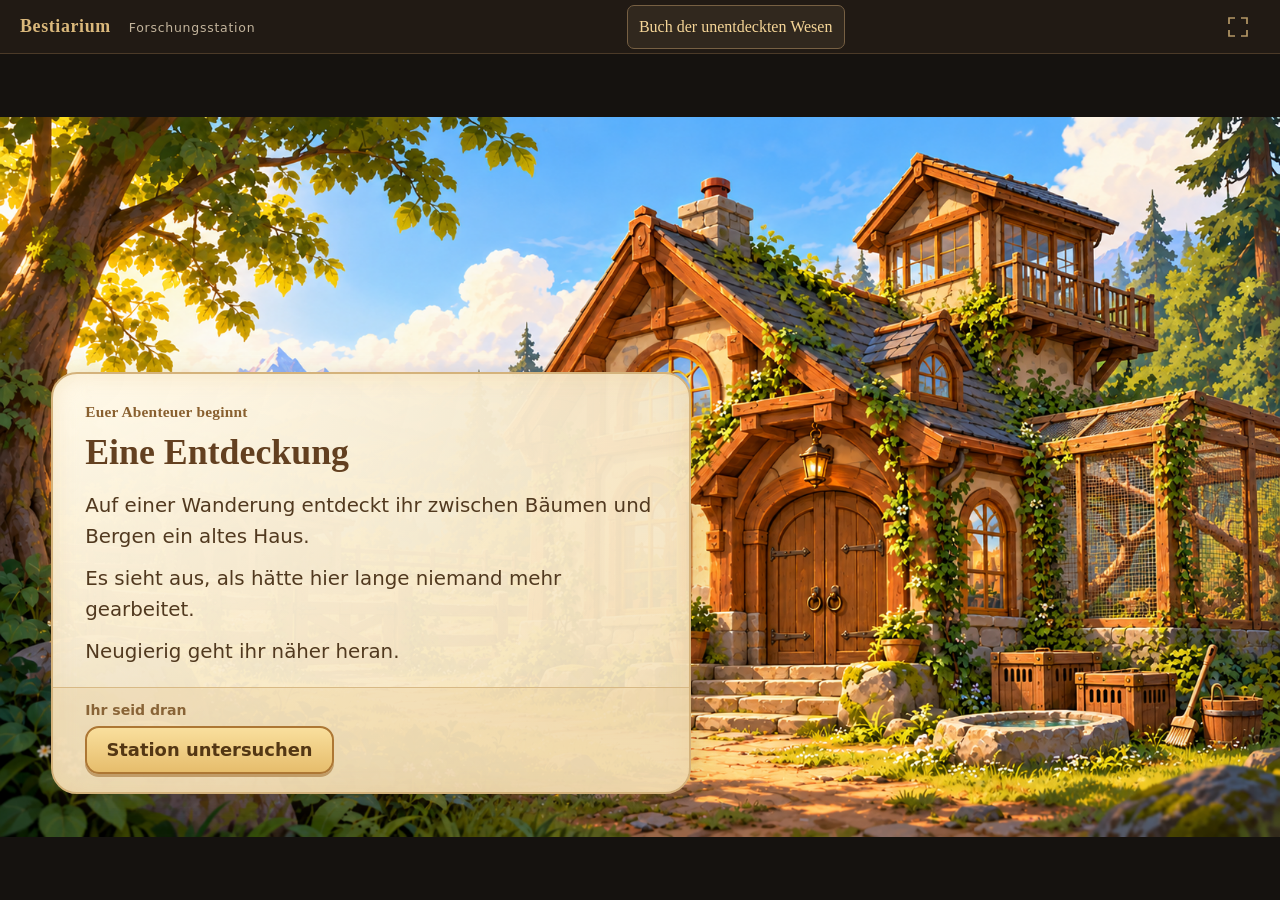
==== commit 9a70193f: "Add always-accessible class creature book with local storage and portable backups" ====
--- a/index.html
+++ b/index.html
@@ -1,50 +1,53 @@
-<!doctype html>
-<html lang="de">
-<head>
-  <meta charset="utf-8">
-  <meta name="viewport" content="width=device-width, initial-scale=1">
-  <meta name="theme-color" content="#201a14">
-  <title>Bestiarium · Forschungsstation</title>
-  <link rel="stylesheet" href="css/app.css">
-</head>
-<body>
-  <header class="topbar">
-    <h1><button id="app-title" type="button">Bestiarium <span>Forschungsstation</span></button></h1>
-    <p id="class-label" hidden></p>
-    <button id="fullscreen-toggle" type="button" aria-label="Vollbild starten" aria-pressed="false" hidden>
-      <svg viewBox="0 0 24 24" width="24" height="24" aria-hidden="true" fill="none" stroke="currentColor" stroke-width="1.7">
-        <path class="fullscreen-enter" d="M9 3H3v6m12-6h6v6M3 15v6h6m12-6v6h-6"/>
-        <path class="fullscreen-exit" d="M3 9h6V3m6 0v6h6M9 21v-6H3m18 0h-6v6"/>
-      </svg>
-    </button>
-  </header>
-  <main id="station" aria-label="Forschungsstation">
-    <div id="scene" class="scene">
-      <div id="room-images" class="room-images"></div>
-      <nav id="hotspots" aria-label="Bereiche der Forschungsstation"></nav>
-      <section id="story-intro" class="story-intro" aria-labelledby="story-title" hidden>
-        <img class="story-background" src="assets/story/station-exterior.png" alt="Die alte Forschungsstation am Rand der Tierwesenwelt">
-        <img id="story-vidi" class="story-vidi" src="assets/story/vidi-fullbody.png" alt="Vidi, Federhains Hauself und Forschungsassistent" hidden>
-        <div id="story-panel" class="story-panel">
-          <p id="story-step" class="eyebrow"></p>
-          <h2 id="story-title" tabindex="-1"></h2>
-          <div id="story-text"></div>
-          <div class="story-actions">
-            <span>Ihr seid dran</span>
-            <button id="story-next" type="button"></button>
-          </div>
-        </div>
-      </section>
-    </div>
-  </main>
-  <dialog id="view-dialog" aria-labelledby="view-title">
-    <div class="dialog-heading"><h2 id="view-title"></h2><button type="button" data-close aria-label="Zurück zur Forschungsstation">Zur Station <span aria-hidden="true">×</span></button></div>
-    <div id="view-content"></div>
-  </dialog>
-  <dialog id="teacher-dialog" class="teacher-dialog" aria-labelledby="teacher-title">
-    <div class="dialog-heading"><div><p class="eyebrow">Klassenstand verwalten</p><h2 id="teacher-title">Lehrkraftmodus</h2></div><button type="button" data-close>Zur Station <span aria-hidden="true">×</span></button></div>
-    <div id="teacher-content"></div>
-  </dialog>
-  <script type="module" src="js/app.js"></script>
-</body>
-</html>
+<!doctype html>
+<html lang="de">
+<head>
+  <meta charset="utf-8">
+  <meta name="viewport" content="width=device-width, initial-scale=1">
+  <meta name="theme-color" content="#201a14">
+  <title>Bestiarium · Forschungsstation</title>
+  <link rel="stylesheet" href="css/app.css">
+</head>
+<body class="app-loading">
+  <div id="app-loading" role="status">Forschungsstation wird vorbereitet …</div>
+  <header class="topbar">
+    <h1><button id="app-title" type="button">Bestiarium <span>Forschungsstation</span></button></h1>
+    <p id="class-label" hidden></p>
+    <button id="collection-open" type="button">Buch der unentdeckten Wesen</button>
+    <button id="fullscreen-toggle" type="button" aria-label="Vollbild starten" aria-pressed="false" hidden>
+      <svg viewBox="0 0 24 24" width="24" height="24" aria-hidden="true" fill="none" stroke="currentColor" stroke-width="1.7">
+        <path class="fullscreen-enter" d="M9 3H3v6m12-6h6v6M3 15v6h6m12-6v6h-6"/>
+        <path class="fullscreen-exit" d="M3 9h6V3m6 0v6h6M9 21v-6H3m18 0h-6v6"/>
+      </svg>
+    </button>
+  </header>
+  <main id="station" aria-label="Forschungsstation">
+    <div id="scene" class="scene">
+      <div id="room-images" class="room-images"></div>
+      <nav id="hotspots" aria-label="Bereiche der Forschungsstation"></nav>
+      <section id="story-intro" class="story-intro" aria-labelledby="story-title" hidden>
+        <img class="story-background" src="assets/story/station-exterior.png" alt="Die alte Forschungsstation am Rand der Tierwesenwelt">
+        <img id="story-vidi" class="story-vidi" src="assets/story/vidi-fullbody.png" alt="Vidi, Federhains Hauself und Forschungsassistent" hidden>
+        <div id="story-panel" class="story-panel">
+          <p id="story-step" class="eyebrow"></p>
+          <h2 id="story-title" tabindex="-1"></h2>
+          <div id="story-text"></div>
+          <div class="story-actions">
+            <span>Ihr seid dran</span>
+            <button id="story-next" type="button"></button>
+          </div>
+        </div>
+      </section>
+    </div>
+  </main>
+  <dialog id="view-dialog" aria-labelledby="view-title">
+    <div class="dialog-heading"><h2 id="view-title"></h2><button type="button" data-close aria-label="Zurück zur Forschungsstation">Zur Station <span aria-hidden="true">×</span></button></div>
+    <div id="view-content"></div>
+    <div id="view-loading" role="status">Forschung wird vorbereitet …</div>
+  </dialog>
+  <dialog id="teacher-dialog" class="teacher-dialog" aria-labelledby="teacher-title">
+    <div class="dialog-heading"><div><p class="eyebrow">Klassenstand verwalten</p><h2 id="teacher-title">Lehrkraftmodus</h2></div><button type="button" data-close>Zur Station <span aria-hidden="true">×</span></button></div>
+    <div id="teacher-content"></div>
+  </dialog>
+  <script type="module" src="js/app.js"></script>
+</body>
+</html>
--- a/css/app.css
+++ b/css/app.css
@@ -1,230 +1,487 @@
-:root { color-scheme: dark; font-family: system-ui, -apple-system, "Segoe UI", sans-serif; color: #f2e7d3; background: #15120f; --gold: #dab87b; --border: #776043; }
-* { box-sizing: border-box; }
-body { margin: 0; height: 100vh; height: 100dvh; overflow: hidden; display: grid; grid-template-rows: 54px 1fr; }
-button, input, select { font: inherit; }
-button { cursor: pointer; }
-button, select, input[type="text"] { border: 1px solid var(--border); border-radius: 7px; color: #f2e7d3; background: #31281e; padding: .65rem .9rem; }
-button:hover { background: #493a29; }
-button:focus-visible, select:focus-visible, input:focus-visible { outline: 3px solid #f9d899; outline-offset: 4px; }
-.topbar { display: flex; align-items: center; justify-content: space-between; gap: 1rem; padding: 0 1.25rem; background: #211a14; border-bottom: 1px solid #4b3a28; }
-h1 { font-size: 1.12rem; margin: 0; }
-#app-title { border: 0; padding: .45rem 0; border-radius: 0; background: transparent; color: var(--gold); font-family: Georgia, serif; font-weight: bold; letter-spacing: .035em; touch-action: none; user-select: none; -webkit-touch-callout: none; position: relative; }
-#app-title span { color: #c3b49c; font: 400 .78rem system-ui, sans-serif; margin-left: .8rem; letter-spacing: .06em; }
-#class-label { color: #b8aa95; font-size: .8rem; text-align: right; margin: 0; }
-#station { min-height: 0; display: grid; place-items: center; overflow: hidden; }
-.scene { position: relative; width: min(100vw, calc((100vh - 54px) * 16 / 9)); width: min(100vw, calc((100dvh - 54px) * 16 / 9)); aspect-ratio: 16 / 9; isolation: isolate; }
-.room-images, .room-images img, #hotspots { position: absolute; inset: 0; width: 100%; height: 100%; }
-.room-images img { object-fit: contain; opacity: 0; transition: opacity 450ms ease; pointer-events: none; }
-.room-images img.active { opacity: 1; }
-dialog { width: min(1100px, 94vw); max-height: 88vh; max-height: 88dvh; padding: clamp(1.25rem, 3vw, 2.5rem); color: #f2e7d3; background: #251f18; border: 1px solid #8c7048; border-radius: 14px; box-shadow: 0 24px 100px #0009; overflow: auto; }
-dialog[open] { animation: arrive 180ms ease-out; }
-dialog::backdrop { background: #100c08c9; }
-.dialog-heading { display: flex; align-items: center; justify-content: space-between; gap: 1rem; padding-bottom: 1.25rem; border-bottom: 1px solid #594732; margin-bottom: 1.4rem; }
-.dialog-heading > button { flex-shrink: 0; }
-.dialog-heading button span { margin-left: .8rem; font-size: 1.3rem; }
-h2 { font: 500 clamp(1.6rem, 3vw, 2.5rem) Georgia, serif; color: #e9cd98; margin: 0; }
-h3 { font-size: 1.15rem; margin: 0 0 .7rem; }
-p { line-height: 1.55; }
-.intro { font-size: clamp(1.05rem, 1.7vw, 1.35rem); max-width: 60ch; margin: 0 0 1.5rem; }
-.muted { color: #bbaf9b; }
-.small { font-size: .8rem; }
-.eyebrow { color: #b7a17d; text-transform: uppercase; letter-spacing: .13em; font-size: .72rem; margin: 0 0 .65rem; }
-.teacher-dialog { width: min(1180px, 95vw); }
-#teacher-content { display: grid; grid-template-columns: repeat(2, minmax(0, 1fr)); gap: 1.2rem; }
-.teacher-section { border: 1px solid #5a4833; border-radius: 8px; padding: 1.2rem; min-width: 0; }
-.teacher-section h3 { font-family: Georgia, serif; color: #e4c28b; font-size: 1.35rem; }
-.field { display: grid; grid-template-columns: minmax(0, 1fr) minmax(140px, 1.2fr); align-items: center; gap: .75rem; margin-top: .65rem; }
-.field select, .field input { width: 100%; min-width: 0; }
-.check-field { display: flex; align-items: center; gap: .7rem; padding: .7rem 0; cursor: pointer; }
-.check-field input { width: 20px; height: 20px; accent-color: #d5b075; }
-.actions { display: flex; flex-wrap: wrap; gap: .6rem; margin-top: 1rem; }
-.danger { border-color: #a67762; color: #ffcfb6; }
-.dialog-notice { position: sticky; top: 0; z-index: 1; padding: .75rem; background: #392e20; border: 1px solid #bd9559; border-radius: 7px; }
-@keyframes arrive { from { opacity: 0; transform: scale(.98); } to { opacity: 1; transform: scale(1); } }
-@media (max-width: 760px) { #app-title span { display: none; } #teacher-content { grid-template-columns: 1fr; } .dialog-heading { align-items: flex-start; } .dialog-heading > button { font-size: .8rem; } .field { grid-template-columns: 1fr; gap: .3rem; } }
-@media (prefers-reduced-motion: reduce) { *, *::before, *::after { animation-duration: .01ms !important; transition-duration: .01ms !important; } }
-
-.story-intro { position: absolute; inset: 0; overflow: hidden; background: #e2c995; container-type: inline-size; }
-.story-intro[hidden], .story-vidi[hidden] { display: none; }
-.story-background { position: absolute; inset: 0; width: 100%; height: 100%; object-fit: contain; }
-.story-panel { position: absolute; z-index: 2; left: 4%; bottom: 6%; width: 50%; max-height: 89%; overflow-y: auto; padding: 2.2cqw 2.5cqw 0; color: #51391f; background: radial-gradient(ellipse at top left, #fff9e9, #f5e3bfeF 85%); border: 2px solid #d4b27b; border-radius: 26px; box-shadow: 0 10px 30px #74451538, inset 0 0 24px #e9c88955; }
-.story-panel .eyebrow { font: 600 clamp(.85rem, 1.2cqw, 1.45rem)/1.3 Georgia, serif; text-transform: none; letter-spacing: .015em; color: #89602f; margin: 0 0 .8cqw; }
-.story-panel h2 { font: 600 clamp(1.4rem, 2.8cqw, 3.4rem)/1.15 Georgia, serif; color: #634020; margin-bottom: 1.4cqw; }
-.story-panel h2:focus { outline: none; }
-#story-text p { font-size: clamp(.95rem, 1.55cqw, 1.85rem); line-height: 1.55; margin: 0 0 .9cqw; }
-#story-text blockquote { font: 600 clamp(1rem, 1.8cqw, 2.15rem)/1.4 Georgia, serif; color: #785021; background: #ead19b66; border-radius: 12px; margin: 1.1cqw 0; padding: .9cqw 1.2cqw; border-left: 4px solid #c69846; }
-.story-actions { margin: 1.5cqw -2.5cqw 0; padding: 1.1cqw 2.5cqw 1.4cqw; border-top: 1px solid #d8b985; background: #e8ca954d; display: flex; flex-direction: column; align-items: flex-start; gap: .6cqw; }
-.story-actions > span { font-size: clamp(.8rem, 1.1cqw, 1.3rem); font-weight: 600; color: #896437; }
-#story-next { min-height: 44px; font-size: clamp(.9rem, 1.4cqw, 1.65rem); font-weight: 600; padding: .9cqw 1.5cqw; border: 2px solid #ad7734; border-radius: 14px; background: linear-gradient(#f9df9d, #e6bd6c); color: #533714; box-shadow: 0 3px 0 #a6753899; }
-#story-next:hover { background: linear-gradient(#ffe9b3, #edc97f); }
-#story-next:active { transform: translateY(2px); box-shadow: 0 1px 0 #a6753899; }
-#story-next:focus-visible { outline-color: #67421e; }
-.story-vidi { position: absolute; z-index: 1; right: 0; bottom: 0; width: 44%; height: 94%; object-fit: contain; object-position: center bottom; animation: arrive 300ms ease-out; }
-.with-vidi .story-panel { width: 54%; bottom: 5%; max-height: 91%; border-radius: 28px 28px 8px 28px; }
-.with-vidi .story-panel .eyebrow { display: inline-block; padding: .4cqw 1.2cqw; border-radius: 12px; background: #e7c788; border: 1px solid #c7a063; color: #65401f; font-size: clamp(1rem, 1.65cqw, 2rem); }
-.with-vidi .story-panel h2 { font-size: clamp(1.2rem, 2.1cqw, 2.5rem); }
-.vidi-arrives #story-title { position: absolute; width: 1px; height: 1px; padding: 0; margin: -1px; overflow: hidden; clip-path: inset(50%); }
-.with-vidi:before { content: ''; position: absolute; z-index: 3; left: 57.8%; bottom: 40%; width: 2cqw; height: 3cqw; background: #f5e3bf; clip-path: polygon(0 0, 100% 35%, 0 100%); }
-@media (max-width: 760px), (max-height: 500px) { #story-text p { line-height: 1.4; } .story-panel { padding-top: 1.5cqw; } }
-
-dialog.book-dialog { width: 100vw; height: 100vh; height: 100dvh; max-width: none; max-height: 100dvh; padding: 12px 20px; border-radius: 0; background: #201a14; }
-dialog.book-dialog[open] { display: grid; grid-template-rows: auto 1fr; }
-.book-dialog .dialog-heading { margin: 0 0 8px; padding: 0 0 8px; }
-.book-dialog .dialog-heading h2 { font-size: 1.35rem; }
-.book-dialog #view-content { display: flex; flex-direction: column; align-items: center; gap: 8px; min-height: 0; }
-.bestiary-back { align-self: flex-start; font-size: .9rem; padding: .45rem .8rem; }
-.bestiary-spread { position: relative; width: min(100%, calc((100dvh - 150px) * 1.5)); aspect-ratio: 3 / 2; container-type: inline-size; flex-shrink: 0; }
-.bestiary-spread > img { display: block; width: 100%; height: 100%; object-fit: contain; }
-.bestiary-page-text { position: absolute; left: 53.3%; top: 6.5%; width: 40%; color: #50351e; font: 1.28cqw/1.35 Georgia, 'Times New Roman', serif; }
-.bestiary-page-text h3 { font: bold 2.7cqw/1.15 Georgia, 'Times New Roman', serif; margin: 0 0 .8cqw; color: #54351c; }
-.bestiary-page-text p { line-height: inherit; margin: 0 0 .5cqw; }
-
-img[hidden], .asset-fallback[hidden] { display: none !important; }
-.asset-fallback { position: absolute; inset: auto 0 4%; text-align: center; color: #665845; pointer-events: none; font-size: .9rem; }
-.bestiary-spread.asset-missing { background: #ead7b0 url('../assets/bestiary/master-bestiary.png') center / contain no-repeat; }
-.bestiary-page-text { max-height: 41%; overflow-y: auto; }
-.codex-text { position: absolute; color: #50351e; font: 1.2cqw/1.4 Georgia, 'Times New Roman', serif; overflow-y: auto; }
-.codex-text h3 { font: bold 1.6cqw/1.2 Georgia, 'Times New Roman', serif; margin: 0 0 .6cqw; }
-.codex-text p { margin: 0; line-height: inherit; }
-.class-book-text { position: absolute; left: 54%; top: 12%; width: 30%; max-height: 47%; overflow-y: auto; color: #50351e; font: 1.4cqw/1.5 Georgia, 'Times New Roman', serif; }
-.class-book-text h3 { font: bold 2.5cqw/1.2 Georgia, serif; }
-.class-book-text button { color: #50351e; background: #ebd5a9; border-color: #ac8249; font-size: 1.2cqw; }
-.class-entry-list { list-style: none; padding: 0; }
-.class-entry-list li { margin: .7cqw 0; }
-dialog.landscape-dialog { width: 100vw; height: 100vh; height: 100dvh; max-width: none; max-height: 100dvh; padding: 12px 20px; border-radius: 0; }
-dialog.landscape-dialog[open] { display: grid; grid-template-rows: auto 1fr; }
-.landscape-dialog .dialog-heading { margin: 0 0 8px; padding: 0 0 8px; }
-.landscape-dialog .dialog-heading h2 { font-size: 1.4rem; }
-.landscape-dialog #view-content { display: flex; flex-direction: column; align-items: center; gap: 8px; min-height: 0; }
-.landscape-dialog #view-content > p { margin: .5rem 0; }
-.observation-scene { position: relative; isolation: isolate; width: min(100%, calc((100dvh - 180px) * 16 / 9)); aspect-ratio: 16 / 9; flex-shrink: 0; overflow: hidden; container-type: inline-size; background: #ccc4b1; }
-.scene-background { position: absolute; inset: 0; width: 100%; height: 100%; object-fit: contain; }
-.map-region { position: absolute; padding: 0; overflow: hidden; border: 1px solid #a7a18f; background: #938e7840; border-radius: 12%; }
-.map-region:hover { background: #dfd8bd55; }
-.map-region:focus-visible { outline-offset: -4px; }
-.map-region[aria-disabled="true"] { cursor: help; }
-.region-label { position: absolute; z-index: 2; bottom: 10%; left: 0; width: 100%; text-align: center; padding: .5rem; background: #29251be0; color: #f9ebcd; font-size: clamp(.85rem, 1.6cqw, 1.8rem); }
-.region-fog { position: absolute; inset: 0; opacity: 1; background: radial-gradient(ellipse at 25% 30%, #efeee9, #bcbfbbeb 65%, #e3e4e0); transition: opacity 650ms ease-out; pointer-events: none; }
-.region-unlocked .region-fog { opacity: 0; }
-.region-unlocked { border-color: #d6bb7e; }
-.world-scene.asset-missing { background: #b9b7a5; }
-.world-scene > .asset-fallback, .expedition-scene > .asset-fallback { top: 3%; bottom: auto; }
-.expedition-creature { position: absolute; transform: translate(-50%, -50%); height: 40%; }
-.creature-motion { position: relative; width: 100%; height: 100%; transform-origin: 50% 90%; }
-.creature-image { width: 100%; height: 100%; object-fit: contain; }
-.creature-motion.asset-missing { border: 1px dashed #87775c; background: #e7ddc4; border-radius: 12px; }
-.creature-motion .asset-fallback { top: 40%; bottom: auto; }
-.motion-idle { animation: creature-idle 5s ease-in-out infinite; }
-.motion-sway { animation: creature-sway 7s ease-in-out infinite; }
-.expedition-hint { position: absolute; left: 3%; bottom: 3%; display: flex; align-items: center; gap: 1cqw; max-width: 76%; padding: .5cqw 1.2cqw; background: #f5e5c9ed; color: #51391f; border: 1px solid #c4a66e; border-radius: 14px; }
-.expedition-hint img { height: 7cqw; width: 5cqw; object-fit: contain; }
-.expedition-hint p { margin: 0; font-size: clamp(.85rem, 1.6cqw, 1.8rem); }
-.region-message-dialog { width: min(1000px, 94vw); background: #f5e4c5; color: #51391f; }
-.region-message-dialog[open] { display: flex; align-items: center; gap: 2rem; }
-.region-message-dialog > img { width: 30%; max-height: 65dvh; object-fit: contain; }
-.region-message-dialog h2 { color: #634020; font-size: clamp(1.5rem, 3vw, 2.7rem); }
-.region-message-dialog p { font-size: clamp(1rem, 2vw, 1.6rem); }
-.region-message-dialog button { background: #e6c58a; color: #51391f; border-color: #ad823f; }
-@keyframes creature-idle { 0%, 100% { transform: scaleY(1); } 50% { transform: scaleY(1.015); } }
-@keyframes creature-sway { 0%, 100% { transform: rotate(-1deg); } 50% { transform: rotate(1deg); } }
-@media (prefers-reduced-motion: reduce) { .creature-motion { animation: none; } .region-fog { transition: none; } }
-
-.milestone-section, .story-progress, .manual-controls { grid-column: 1 / -1; }
-.milestone-list { display: grid; grid-template-columns: repeat(2, minmax(0, 1fr)); gap: .8rem; }
-.milestone-item { display: flex; align-items: center; justify-content: space-between; gap: 1rem; padding: 1rem; border: 1px solid #715b3d; border-radius: 10px; background: #31281e; }
-.milestone-item.completed { border-color: #8d9d71; }
-.milestone-item h4 { margin: 0 0 .4rem; color: #f0d6a4; font-size: 1.1rem; }
-.milestone-item p { margin: 0 0 .5rem; color: #cfc0a9; font-size: .9rem; }
-.milestone-item button { min-height: 48px; flex-shrink: 0; border-color: #b58b4e; }
-.milestone-item:not(.completed) button { background: #e4bd76; color: #48321c; }
-.milestone-status { font-size: .85rem; color: #e3c184; }
-.completed .milestone-status { color: #c1d2a7; }
-.story-clues { display: grid; grid-template-columns: repeat(2, minmax(0, 1fr)); gap: 1rem 2.5rem; padding-left: 1.5rem; }
-.story-clues p { margin: .3rem 0; color: #cfc0a9; }
-.manual-controls { border: 1px solid #5a4833; border-radius: 8px; padding: 1rem; }
-.manual-controls > summary { cursor: pointer; color: #d5bc94; font-size: 1.1rem; min-height: 44px; padding: .5rem; }
-.manual-content { display: grid; grid-template-columns: repeat(2, minmax(0, 1fr)); gap: 1rem; padding-top: 1rem; }
-.vidi-dialog { border-radius: 26px; border: 2px solid #d4b27b; box-shadow: 0 12px 40px #74451540; background: radial-gradient(ellipse at top left, #fff9e9, #f5e3bf); }
-.vidi-dialog h2 { display: inline-block; padding: .4rem 1.1rem; background: #e7c788; border: 1px solid #c7a063; border-radius: 12px; }
-.vidi-dialog button { min-height: 48px; padding: .8rem 1.3rem; border-radius: 14px; font-size: 1.1rem; }
-@media (max-width: 900px) { .milestone-list, .manual-content, .story-clues { grid-template-columns: 1fr; } }
-
-#view-dialog, .vidi-dialog { font-family: 'Palatino Linotype', 'Book Antiqua', Georgia, serif; }
-.hotspot, .hotspot:hover, .hotspot:active { position: absolute; border: 0; outline: none; background: transparent; box-shadow: none; padding: 0; -webkit-tap-highlight-color: transparent; touch-action: manipulation; }
-.hotspot:disabled { cursor: default; }
-.hotspot:focus-visible { outline: 1px solid #fff2cf66; outline-offset: -5px; border-radius: 12px; }
-#class-label { display: none; }
-#fullscreen-toggle { display: grid; place-items: center; width: 44px; height: 44px; padding: 6px; border: 0; background: transparent; color: var(--gold); opacity: .8; }
-#fullscreen-toggle[hidden] { display: none; }
-#fullscreen-toggle:hover { background: #d8b78016; opacity: 1; }
-.fullscreen-exit, #fullscreen-toggle[aria-pressed="true"] .fullscreen-enter { display: none; }
-#fullscreen-toggle[aria-pressed="true"] .fullscreen-exit { display: initial; }
-html:fullscreen body { grid-template-rows: 1fr; }
-html:fullscreen .topbar { position: fixed; top: 0; left: 0; right: 0; height: 54px; z-index: 10; border: 0; background: linear-gradient(#211a1460, transparent); pointer-events: none; }
-html:fullscreen .topbar h1, html:fullscreen .topbar button { pointer-events: auto; }
-html:fullscreen #app-title { text-shadow: 0 1px 5px #000; }
-html:fullscreen #app-title span { display: none; }
-html:fullscreen .scene { width: min(100vw, calc(100dvh * 16 / 9)); }
-#view-dialog .asset-fallback { display: none; }
-.map-region:disabled { cursor: default; }
-.map-region:not(.region-unlocked) .region-label { display: none; }
-.book-stage { position: relative; width: min(calc(100% - 112px), calc((100dvh - 150px) * 1.5)); flex-shrink: 0; }
-.book-stage > .bestiary-spread { width: 100%; }
-.book-turn { position: absolute; top: 50%; transform: translateY(-50%); width: 48px; min-height: 64px; padding: 0; font: 3rem/1 Georgia, serif; border: 0; color: #ddc79a; background: transparent; border-radius: 24px; }
-.book-turn:hover { background: #d2ad6430; }
-.book-previous { left: -56px; }
-.book-next { right: -56px; }
-.bestiary-index, .bestiary-index.asset-missing { width: min(calc(100% - 16px), calc((100dvh - 110px) * 1.5)); border-radius: 18px 25px 25px 18px; background: linear-gradient(90deg, #6c4529 0%, #c7995b 2%, #f6e8c6 4%, #fff4d9 46%, #d0b07b 49%, #70492b 50%, #d2b685 51%, #fff1d0 54%, #eddbb3 96%, #a6763f 98%, #593a22); box-shadow: inset 0 0 0 5px #775132, inset 0 -14px 0 #bc9661, 0 10px 25px #0007; }
-.bestiary-index::after { content: ''; position: absolute; top: 4%; bottom: 4%; left: 49.5%; width: 1%; border-left: 1px solid #75502a77; border-right: 1px solid #f8dcaa88; }
-.bestiary-index:not(.asset-missing)::after { display: none; }
-.index-art { position: absolute; inset: 0; z-index: 1; }
-.index-pages { position: absolute; z-index: 2; inset: 9% 7% 12%; display: grid; grid-template-columns: 43% 43%; gap: 14%; color: #624124; }
-.index-leaf { min-width: 0; display: flex; flex-direction: column; }
-.index-leaf h3 { color: #6d4424; font: 600 3cqw/1.2 'Palatino Linotype', Georgia, serif; margin: 0 0 2cqw; }
-.index-list { list-style: none; margin: 0; padding: 0; }
-.index-entry { display: flex; align-items: center; gap: .7cqw; width: 100%; min-height: max(44px, 4.8cqw); padding: .7cqw 0; border: 0; border-radius: 4px; color: #624124; background: transparent; text-align: left; font: italic 2.1cqw/1.3 'Palatino Linotype', Georgia, serif; }
-.index-entry:hover { background: #b98d3820; }
-.index-entry:focus-visible { outline-color: #97723c; outline-width: 2px; }
-.index-rule { flex: 1; min-width: 5px; border-bottom: 1px dotted #b79765; align-self: flex-end; margin-bottom: .6cqw; }
-.index-number { font-size: 1.4cqw; color: #98734b; }
-.index-intro { font-size: 1.8cqw; line-height: 1.65; }
-.index-motto { margin-top: auto; padding-top: 3cqw; font: italic 1.9cqw/1.6 Georgia, serif; color: #8e673b; }
-
-dialog.generator-dialog { width: min(1660px, 98vw); max-height: 96vh; max-height: 96dvh; padding: clamp(16px, 2vw, 28px); color: #f4dfb4; background: repeating-linear-gradient(3deg, #5b39261c 0 3px, #3822171c 4px 7px), linear-gradient(110deg, #372316, #68432a 48%, #372217); border: 3px solid #b18a48; border-radius: 22px; box-shadow: inset 0 0 0 3px #2c1c12, inset 0 0 20px #17100b; }
-.generator-dialog .dialog-heading { border-color: #aa8348; margin-bottom: 10px; padding-bottom: 10px; }
-.generator-dialog .dialog-heading h2 { color: #f2d79d; font-size: clamp(1.4rem, 2.5vw, 2.5rem); text-shadow: 0 2px 1px #291b13; }
-.generator-dialog .dialog-heading button { background: linear-gradient(#d4b072, #ad8245); color: #342317; border-color: #e3c78c; min-height: 44px; }
-.generator-view { container-type: inline-size; }
-.generator-topline { display: flex; align-items: center; justify-content: space-between; gap: 1rem; margin-bottom: 8px; }
-.generator-topline p { margin: 0; font: 600 clamp(1rem, 1.5cqw, 1.5rem) Georgia, serif; color: #e8c48c; }
-.generator-view button { border-radius: 12px; min-height: 44px; color: #44301a; border: 1px solid #ad8041; background: linear-gradient(#f3d69a, #c49651); touch-action: manipulation; }
-.generator-view button:hover { background: linear-gradient(#ffe5ae, #d5a95f); }
-.generator-view button:focus-visible { outline-color: #fff0bd; }
-.generator-view button:disabled { cursor: default; opacity: .6; }
-.generator-view .generator-help { padding: .35rem; border-radius: 50%; min-width: 48px; min-height: 48px; color: #fff0cb; border: 2px solid #c4a15e; background: radial-gradient(circle at 35% 30%, #8e7660, #3e544b 60%, #27372e); box-shadow: 0 2px 5px #170e09; }
-.generator-machine { position: relative; padding: 14px; border: 5px solid #bd9558; border-radius: 24px; background: linear-gradient(105deg, #3b261a, #6f4c30 48%, #352319); box-shadow: inset 0 0 0 2px #f1cf8f, inset 0 0 30px #140e09, 0 4px 0 #24180f; }
-.generator-art { position: absolute; inset: 0; width: 100%; height: 100%; object-fit: contain; }
-.generator-displays { position: relative; display: grid; grid-template-columns: repeat(4, minmax(0, 1fr)); gap: 12px; }
-.generator-display { position: relative; display: flex; flex-direction: column; align-items: center; justify-content: center; text-align: center; min-width: 0; padding: 10px 15px; border: 3px solid #b68d4a; border-radius: 19px 19px 28px 28px; background: linear-gradient(125deg, #f0f1d7, #c3d6bf); box-shadow: inset 0 2px 7px #53675170, 0 2px 5px #20150f; }
-.generator-display:nth-child(3n + 2) { background: linear-gradient(130deg, #fff0c6, #e6d3a6); border-radius: 12px 26px 12px 26px; }
-.generator-display:nth-child(3n) { background: linear-gradient(130deg, #e7e9db, #bad0cf); }
-.generator-display::before, .generator-display::after { content: ''; position: absolute; top: 9px; width: 6px; height: 6px; border-radius: 50%; background: #dcb46f; border: 1px solid #855b2e; box-shadow: inset 1px 1px 1px #fff0c3; }
-.generator-display::before { left: 8px; }
-.generator-display::after { right: 8px; }
-.generator-display h3 { margin: 0 0 4px; font: 600 clamp(.85rem, 1.1cqw, 1.15rem) 'Palatino Linotype', Georgia, serif; color: #6b542f; }
-.generator-value { display: flex; align-items: center; justify-content: center; min-height: 2.4em; width: 100%; margin: 0 0 4px; font: 600 clamp(1.15rem, 1.85cqw, 2.15rem)/1.15 Georgia, serif; color: #3e3522; overflow-wrap: break-word; }
-.generator-view .generator-reroll { padding: .3rem .8rem; font-size: .9rem; border-radius: 24px; border: 2px solid #98703b; box-shadow: inset 0 1px 0 #fff0c5, 0 2px 0 #816038; }
-.generator-reroll::before { content: '↻'; margin-right: .3em; font-size: 1.1rem; }
-.generator-display.is-mixing { background: #f5ecc5; border-color: #f1d18a; box-shadow: inset 0 0 15px #f2df9b77, 0 0 9px #d9bc6c55; }
-.generator-actions { display: flex; justify-content: center; flex-wrap: wrap; gap: 12px; margin-top: 14px; }
-.generator-view .generator-start { padding: .75rem 2.2rem; min-height: 52px; font-size: clamp(1.1rem, 1.7cqw, 1.8rem); font-weight: 700; background: linear-gradient(#f5d79a, #b9863b); border: 3px solid #e3bc77; border-radius: 26px; box-shadow: inset 0 1px 0 #fff2c6, 0 4px 0 #5d3e20, 0 0 12px #e9c67d33; }
-.generator-start:hover { filter: brightness(1.04); }
-.generator-status { min-height: 1.4em; margin: 10px 0; text-align: center; font-size: clamp(.9rem, 1.1cqw, 1.15rem); color: #e4c99d; }
-.generator-note { position: relative; border: 1px solid #bb965c; border-radius: 4px 16px 7px 12px; padding: 12px 18px; background: radial-gradient(ellipse at top left, #fff3d4, #e8ce9b); color: #54391d; box-shadow: 0 3px 8px #20150f70, inset 0 0 18px #b9924c30; }
-.generator-note h3 { font: 600 clamp(1.05rem, 1.5cqw, 1.6rem) Georgia, serif; color: #634020; margin: 0 0 8px; }
-.generator-note > p { margin: 0; }
-.generator-summary { display: grid; grid-template-columns: repeat(4, minmax(0, 1fr)); gap: 8px 16px; margin: 0; }
-.generator-summary dt { font-size: clamp(.8rem, 1cqw, 1rem); color: #89623c; }
-.generator-summary dd { margin: 0; color: #54391d; font-size: clamp(.95rem, 1.25cqw, 1.35rem); font-weight: 600; }
-@media (max-width: 850px) { .generator-displays, .generator-summary { grid-template-columns: repeat(2, minmax(0, 1fr)); } }
-@media (max-height: 800px) { dialog.generator-dialog { padding: 12px 16px; } .generator-dialog .dialog-heading { margin-bottom: 6px; padding-bottom: 6px; } .generator-dialog .generator-machine { padding: 8px; } .generator-displays { gap: 7px; } .generator-display { padding: 6px 12px; } .generator-value { font-size: clamp(1.05rem, 1.6cqw, 1.5rem); min-height: 2.3em; } .generator-actions { margin-top: 10px; } .generator-status { margin: 6px 0; } .generator-note { padding: 10px 14px; } }
+:root { color-scheme: dark; font-family: system-ui, -apple-system, "Segoe UI", sans-serif; color: #f2e7d3; background: #15120f; --gold: #dab87b; --border: #776043; }
+/* The living class collection uses flowing pages, so long pupil texts never clip. */
+#collection-open { min-height: 44px; padding: .35rem .7rem; font-family: Georgia, serif; color: #f5d597; }
+dialog.collection-dialog { width: 100vw; height: 100dvh; max-width: none; max-height: 100dvh; margin: 0; border-radius: 0; padding: 16px clamp(12px, 2vw, 32px); }
+dialog.collection-dialog[open] { display: block; }
+.collection-dialog #view-content { display: block; }
+.collection-dialog .dialog-heading h2 { font-size: clamp(1.25rem, 2.5vw, 2rem); }
+.creature-book { width: 100%; max-width: 1700px; margin: auto; }
+.creature-subtitle { text-align: center; color: #e1c28b; font: 1.3rem Georgia, serif; }
+.creature-spread { display: grid; grid-template-columns: minmax(0, 1fr) minmax(0, 1fr); color-scheme: light; color: #50351e; border: 5px solid #78512c; border-radius: 12px 22px 22px 12px; box-shadow: 0 8px 24px #0005; overflow-wrap: anywhere; margin: 1rem 0; background: #ecd7ae; }
+.creature-leaf { min-width: 0; padding: clamp(22px, 3vw, 50px); background: radial-gradient(ellipse at top left, #fff9e8, #efdab1); font: clamp(20px, 1.65vw, 29px)/1.6 Georgia, serif; }
+.creature-leaf + .creature-leaf { border-left: 2px solid #bc9864; box-shadow: inset 14px 0 20px -18px #654121; }
+.creature-leaf h3 { font: bold clamp(26px, 2.5vw, 42px)/1.2 Georgia, serif; color: #634020; margin-bottom: 1rem; }
+.creature-art { display: flex; flex-direction: column; justify-content: center; align-items: center; text-align: center; }
+.creature-art img { display: block; width: 100%; height: auto; max-height: 72dvh; object-fit: contain; }
+.creature-description, .creature-note { white-space: pre-wrap; }
+.creature-note { border-top: 1px solid #bc9864; padding-top: 1rem; font-size: .85em; }
+.creature-phase, .creature-credit { font: 600 .8em/1.5 system-ui, sans-serif; color: #79582f; }
+.creature-sigil { display: block; font: 4rem Georgia, serif; color: #9b773d; }
+.creature-grid { display: grid; grid-template-columns: repeat(auto-fit, minmax(220px, 1fr)); gap: 20px; margin: 20px 0; }
+.creature-card { display: flex; flex-direction: column; align-items: center; justify-content: space-between; gap: 1rem; font: 600 1.4rem Georgia, serif; padding: 20px; }
+.creature-card img { width: 100%; height: 180px; object-fit: contain; }
+.creature-tools, .creature-turns { align-items: center; gap: 12px; }
+.creature-book button, .collection-manager button { min-height: 48px; }
+.creature-book button { font-size: clamp(18px, 1.2vw, 23px); }
+button[aria-pressed="true"] { border-color: #f4cd87; background: #59432b; }
+button:disabled { opacity: .5; cursor: default; }
+.creature-turns { justify-content: space-between; margin-bottom: 2rem; }
+.creature-prompts { font-size: clamp(20px, 1.5vw, 26px); line-height: 1.7; color: #f2d7a8; }
+.collection-manager { grid-column: 1 / -1; }
+.collection-list { padding-left: 1.5rem; }
+.collection-list > li { padding: 1rem; border-bottom: 1px solid #776043; overflow-wrap: anywhere; }
+.collection-list > li > span { display: inline-block; margin-left: 1rem; color: #d8c29f; }
+.creature-editor { padding: 1.2rem; margin-top: 1rem; border: 1px solid #c49d60; border-radius: 8px; }
+.creature-editor .field { grid-template-columns: 1fr; }
+.creature-editor textarea { width: 100%; resize: vertical; font: 1.1rem/1.6 system-ui, sans-serif; color: #f2e7d3; background: #211a14; border: 1px solid #a0865f; border-radius: 6px; padding: .75rem; }
+.creature-editor > button, .collection-import button { margin: .5rem .5rem .5rem 0; }
+.collection-status { color: #ffe1a4; white-space: pre-wrap; }
+.collection-preview .creature-leaf { font-size: 20px; }
+.collection-preview .creature-leaf h3 { font-size: 28px; }
+@media (max-width: 760px) {
+  .topbar { gap: .5rem; padding: 0 .6rem; }
+  #collection-open { font-size: .8rem; max-width: 48vw; }
+  .creature-spread { grid-template-columns: 1fr; }
+  .creature-leaf + .creature-leaf { border-left: 0; border-top: 1px solid #bc9864; }
+  .creature-grid { grid-template-columns: repeat(auto-fit, minmax(160px, 1fr)); }
+}
+* { box-sizing: border-box; }
+body { margin: 0; height: 100vh; height: 100dvh; overflow: hidden; display: grid; grid-template-rows: 54px 1fr; }
+body.app-loading > :not(#app-loading) { visibility: hidden; }
+#app-loading { position: fixed; inset: 0; z-index: 1000; display: grid; place-items: center; background: #201a14; color: #e9cd98; font: 1.3rem Georgia, serif; }
+body:not(.app-loading) #app-loading { display: none; }
+#view-loading { display: none; position: absolute; inset: 75px 0 0; place-items: center; background: #201a14; color: #e9cd98; font: 1.2rem Georgia, serif; }
+.view-loading #view-content { visibility: hidden; }
+.view-loading #view-loading { display: grid; }
+button, input, select { font: inherit; }
+button { cursor: pointer; }
+button, select, input[type="text"] { border: 1px solid var(--border); border-radius: 7px; color: #f2e7d3; background: #31281e; padding: .65rem .9rem; }
+button:hover { background: #493a29; }
+button:focus-visible, select:focus-visible, input:focus-visible { outline: 3px solid #f9d899; outline-offset: 4px; }
+.topbar { display: flex; align-items: center; justify-content: space-between; gap: 1rem; padding: 0 1.25rem; background: #211a14; border-bottom: 1px solid #4b3a28; }
+h1 { font-size: 1.12rem; margin: 0; }
+#app-title { border: 0; padding: .45rem 0; border-radius: 0; background: transparent; color: var(--gold); font-family: Georgia, serif; font-weight: bold; letter-spacing: .035em; touch-action: none; user-select: none; -webkit-touch-callout: none; position: relative; }
+#app-title span { color: #c3b49c; font: 400 .78rem system-ui, sans-serif; margin-left: .8rem; letter-spacing: .06em; }
+#class-label { color: #b8aa95; font-size: .8rem; text-align: right; margin: 0; }
+#station { min-height: 0; display: grid; place-items: center; overflow: hidden; }
+.scene { position: relative; width: min(100vw, calc((100vh - 54px) * 16 / 9)); width: min(100vw, calc((100dvh - 54px) * 16 / 9)); aspect-ratio: 16 / 9; isolation: isolate; }
+.room-images, .room-images img, #hotspots { position: absolute; inset: 0; width: 100%; height: 100%; }
+.room-images img { object-fit: contain; opacity: 0; transition: opacity 450ms ease; pointer-events: none; }
+.room-images img.active { opacity: 1; }
+dialog { width: min(1100px, 94vw); max-height: 88vh; max-height: 88dvh; padding: clamp(1.25rem, 3vw, 2.5rem); color: #f2e7d3; background: #251f18; border: 1px solid #8c7048; border-radius: 14px; box-shadow: 0 24px 100px #0009; overflow: auto; }
+dialog[open] { animation: arrive 180ms ease-out; }
+dialog::backdrop { background: #100c08c9; }
+.dialog-heading { display: flex; align-items: center; justify-content: space-between; gap: 1rem; padding-bottom: 1.25rem; border-bottom: 1px solid #594732; margin-bottom: 1.4rem; }
+.dialog-heading > button { flex-shrink: 0; }
+.dialog-heading button span { margin-left: .8rem; font-size: 1.3rem; }
+h2 { font: 500 clamp(1.6rem, 3vw, 2.5rem) Georgia, serif; color: #e9cd98; margin: 0; }
+h3 { font-size: 1.15rem; margin: 0 0 .7rem; }
+p { line-height: 1.55; }
+.intro { font-size: clamp(1.05rem, 1.7vw, 1.35rem); max-width: 60ch; margin: 0 0 1.5rem; }
+.muted { color: #bbaf9b; }
+.small { font-size: .8rem; }
+.eyebrow { color: #b7a17d; text-transform: uppercase; letter-spacing: .13em; font-size: .72rem; margin: 0 0 .65rem; }
+.teacher-dialog { width: min(1180px, 95vw); }
+#teacher-content { display: grid; grid-template-columns: repeat(2, minmax(0, 1fr)); gap: 1.2rem; }
+.teacher-section { border: 1px solid #5a4833; border-radius: 8px; padding: 1.2rem; min-width: 0; }
+.teacher-section h3 { font-family: Georgia, serif; color: #e4c28b; font-size: 1.35rem; }
+.field { display: grid; grid-template-columns: minmax(0, 1fr) minmax(140px, 1.2fr); align-items: center; gap: .75rem; margin-top: .65rem; }
+.field select, .field input { width: 100%; min-width: 0; }
+.check-field { display: flex; align-items: center; gap: .7rem; padding: .7rem 0; cursor: pointer; }
+.check-field input { width: 20px; height: 20px; accent-color: #d5b075; }
+.actions { display: flex; flex-wrap: wrap; gap: .6rem; margin-top: 1rem; }
+.danger { border-color: #a67762; color: #ffcfb6; }
+.dialog-notice { position: sticky; top: 0; z-index: 1; padding: .75rem; background: #392e20; border: 1px solid #bd9559; border-radius: 7px; }
+.teacher-guide-entry { grid-column: 1 / -1; display: flex; align-items: center; flex-wrap: wrap; gap: .75rem 1.2rem; padding: 1rem 1.2rem; border: 1px solid #ad8951; border-radius: 10px; background: #3b3021; }
+.teacher-guide-entry button { min-height: 48px; background: #e4bd76; color: #48321c; font-weight: 600; }
+.teacher-guide-entry p { margin: 0; flex: 1 1 240px; }
+dialog.teacher-guide { width: 100vw; height: 100dvh; max-width: none; max-height: 100dvh; margin: 0; padding: clamp(16px, 2.5vw, 40px); border: 1px solid #ad8951; border-radius: 0; background: radial-gradient(ellipse at top left, #fff7e3, #eddbb8); color: #4d3824; overflow: hidden; }
+dialog.teacher-guide[open] { display: grid; grid-template-rows: auto auto minmax(0, 1fr); gap: 16px; }
+.guide-heading { display: flex; align-items: center; justify-content: space-between; gap: 1rem; }
+.guide-heading h2 { color: #674322; font-size: clamp(1.5rem, 2.5vw, 2.5rem); }
+.guide-heading-actions { display: flex; align-items: center; justify-content: flex-end; flex-wrap: wrap; gap: 8px 16px; }
+.guide-heading-actions a { display: inline-flex; align-items: center; min-height: 48px; padding: .55rem .8rem; border: 1px solid #b9a17c; border-radius: 7px; color: #674322; font-size: .95rem; text-decoration: none; }
+.guide-heading-actions a:hover { background: #ead09c; }
+.guide-heading-actions a:focus-visible { outline: 3px solid #90662f; outline-offset: 2px; }
+.teacher-guide button { min-height: 48px; border-color: #a17b45; background: #f8edcf; color: #51391f; }
+.teacher-guide button:hover { background: #ead09c; }
+.teacher-guide button:focus-visible, .guide-panel:focus-visible { outline: 3px solid #90662f; outline-offset: -3px; }
+.guide-tabs { display: flex; gap: 8px; flex-wrap: wrap; padding-bottom: 12px; border-bottom: 1px solid #bb9a63; }
+.guide-tabs button { flex: 1 1 160px; font-weight: 600; }
+.guide-tabs button[aria-selected="true"] { background: #725132; color: #fff2d1; border-color: #725132; }
+.guide-panel { overflow-y: auto; min-height: 0; padding: 6px clamp(4px, 1.5vw, 24px) 24px 4px; scrollbar-color: #a48452 #e8d6b1; font-size: clamp(1rem, 1.2vw, 1.25rem); line-height: 1.6; }
+.guide-panel > h3 { font: 600 clamp(1.6rem, 2.4vw, 2.25rem)/1.25 Georgia, serif; color: #674322; margin: 0 0 1rem; }
+.guide-panel p { margin: 0 0 1rem; }
+.guide-panel blockquote { margin: 1.5rem 0; padding: 1.2rem 1.5rem; border-left: 4px solid #a9803d; border-radius: 0 12px 12px 0; background: #e7c98b66; font: 600 clamp(1.15rem, 1.8vw, 1.65rem)/1.5 Georgia, serif; color: #745024; }
+.guide-section { margin-top: 1.75rem; padding-top: 1.5rem; border-top: 1px solid #c8ac7c; }
+.guide-section h3 { color: #674322; font: 600 1.4em/1.3 Georgia, serif; }
+.guide-panel ul { padding-left: 1.5rem; margin: .75rem 0; }
+.guide-panel li { padding-left: .25rem; margin-bottom: .6rem; }
+.guide-checklist { list-style-type: '\2610  '; }
+.guide-cards { display: grid; grid-template-columns: repeat(2, minmax(0, 1fr)); gap: 14px; }
+.guide-cards article, .guide-block { padding: 1.1rem 1.3rem; border: 1px solid #cbb083; border-radius: 10px; background: #fff8e24d; }
+.guide-cards h4, .guide-block h4 { margin: 0 0 .6rem; color: #674322; font: 600 1.15em/1.35 Georgia, serif; }
+.guide-cards p { margin: 0; }
+.guide-block { margin-top: 1rem; }
+.guide-columns { display: grid; grid-template-columns: 1fr 1fr; gap: 20px; margin-top: 20px; }
+.guide-columns > section { min-width: 0; }
+.guide-columns .guide-cards { grid-template-columns: 1fr; }
+.guide-note { padding: 1rem 1.2rem; border: 1px solid #c6ad82; border-radius: 10px; background: #fff8e2; margin: 1rem 0; }
+.guide-note h4, .guide-columns > section > h4 { margin: 0 0 .7rem; font: 600 1.2em/1.3 Georgia, serif; color: #674322; }
+.guide-note ul { margin: 0; }
+.guide-note li:last-child { margin-bottom: 0; }
+.guide-important { background: #efd8a55c; border-left: 4px solid #ab813c; }
+.guide-tip { background: #e5edd9; border-left: 4px solid #8c9c65; }
+.guide-legend, .guide-milestone { font-size: .9em; color: #73552e; }
+.guide-route { line-height: 2; color: #72512f; }
+.guide-source-notes { padding: 1rem; border: 1px solid #c7ab7b; border-radius: 8px; }
+.guide-source-notes summary { cursor: pointer; min-height: 44px; font-weight: 600; }
+.guide-flow { width: 100%; border-collapse: collapse; margin: 1rem 0; }
+.guide-flow th, .guide-flow td { text-align: left; vertical-align: top; padding: .85rem; border-bottom: 1px solid #c9ad7d; }
+.guide-flow thead { background: #dfc18c; color: #5e3c1e; }
+.guide-flow tbody th { width: 17%; font-weight: 600; }
+.guide-flow td:last-child { width: 23%; }
+.guide-flow td p { margin: .5rem 0 0; }
+.guide-medium { display: inline-block; padding: .15rem .4rem; border-radius: 4px; font-size: .75em; font-weight: 700; letter-spacing: .035em; background: #e7d4aa; color: #63421d; }
+.medium-präsentation { background: #e0e9ee; color: #355361; }
+.medium-material { background: #e0e8d4; color: #4b5d39; }
+.guide-problems { width: 100%; border-collapse: collapse; margin-top: 1.4rem; }
+.guide-problems th, .guide-problems td { text-align: left; vertical-align: top; border-bottom: 1px solid #c9ad7d; padding: 1rem; }
+.guide-problems thead { background: #dfc18c; color: #5e3c1e; }
+.guide-problems tbody th { width: 28%; font-weight: 600; }
+.guide-problems tbody tr:nth-child(even) { background: #fff5d755; }
+@media (max-width: 760px) { .guide-heading { align-items: flex-start; } .guide-heading button { max-width: 45%; } .guide-cards, .guide-columns { grid-template-columns: 1fr; } .guide-problems th, .guide-problems td, .guide-flow th, .guide-flow td { padding: .5rem; overflow-wrap: anywhere; } }
+@keyframes arrive { from { opacity: 0; transform: scale(.98); } to { opacity: 1; transform: scale(1); } }
+@media (max-width: 760px) { #app-title span { display: none; } #teacher-content { grid-template-columns: 1fr; } .dialog-heading { align-items: flex-start; } .dialog-heading > button { font-size: .8rem; } .field { grid-template-columns: 1fr; gap: .3rem; } }
+@media (prefers-reduced-motion: reduce) { *, *::before, *::after { animation-duration: .01ms !important; transition-duration: .01ms !important; } }
+
+.story-intro { position: absolute; inset: 0; overflow: hidden; background: #e2c995; container-type: inline-size; }
+.story-intro[hidden], .story-vidi[hidden] { display: none; }
+.story-background { position: absolute; inset: 0; width: 100%; height: 100%; object-fit: contain; }
+.story-panel { position: absolute; z-index: 2; left: 4%; bottom: 6%; width: 50%; max-height: 89%; overflow-y: auto; padding: 2.2cqw 2.5cqw 0; color: #51391f; background: radial-gradient(ellipse at top left, #fff9e9, #f5e3bfeF 85%); border: 2px solid #d4b27b; border-radius: 26px; box-shadow: 0 10px 30px #74451538, inset 0 0 24px #e9c88955; }
+.story-panel .eyebrow { font: 600 clamp(.85rem, 1.2cqw, 1.45rem)/1.3 Georgia, serif; text-transform: none; letter-spacing: .015em; color: #89602f; margin: 0 0 .8cqw; }
+.story-panel h2 { font: 600 clamp(1.4rem, 2.8cqw, 3.4rem)/1.15 Georgia, serif; color: #634020; margin-bottom: 1.4cqw; }
+.story-panel h2:focus { outline: none; }
+#story-text p { font-size: clamp(.95rem, 1.55cqw, 1.85rem); line-height: 1.55; margin: 0 0 .9cqw; }
+#story-text blockquote { font: 600 clamp(1rem, 1.8cqw, 2.15rem)/1.4 Georgia, serif; color: #785021; background: #ead19b66; border-radius: 12px; margin: 1.1cqw 0; padding: .9cqw 1.2cqw; border-left: 4px solid #c69846; }
+.story-actions { margin: 1.5cqw -2.5cqw 0; padding: 1.1cqw 2.5cqw 1.4cqw; border-top: 1px solid #d8b985; background: #e8ca954d; display: flex; flex-direction: column; align-items: flex-start; gap: .6cqw; }
+.story-actions > span { font-size: clamp(.8rem, 1.1cqw, 1.3rem); font-weight: 600; color: #896437; }
+#story-next { min-height: 44px; font-size: clamp(.9rem, 1.4cqw, 1.65rem); font-weight: 600; padding: .9cqw 1.5cqw; border: 2px solid #ad7734; border-radius: 14px; background: linear-gradient(#f9df9d, #e6bd6c); color: #533714; box-shadow: 0 3px 0 #a6753899; }
+#story-next:hover { background: linear-gradient(#ffe9b3, #edc97f); }
+#story-next:active { transform: translateY(2px); box-shadow: 0 1px 0 #a6753899; }
+#story-next:focus-visible { outline-color: #67421e; }
+.story-vidi { position: absolute; z-index: 1; right: 0; bottom: 0; width: 44%; height: 94%; object-fit: contain; object-position: center bottom; animation: arrive 300ms ease-out; }
+.with-vidi .story-panel { width: 54%; bottom: 5%; max-height: 91%; border-radius: 28px 28px 8px 28px; }
+.with-vidi .story-panel .eyebrow { display: inline-block; padding: .4cqw 1.2cqw; border-radius: 12px; background: #e7c788; border: 1px solid #c7a063; color: #65401f; font-size: clamp(1rem, 1.65cqw, 2rem); }
+.with-vidi .story-panel h2 { font-size: clamp(1.2rem, 2.1cqw, 2.5rem); }
+.vidi-arrives #story-title { position: absolute; width: 1px; height: 1px; padding: 0; margin: -1px; overflow: hidden; clip-path: inset(50%); }
+.with-vidi:before { content: ''; position: absolute; z-index: 3; left: 57.8%; bottom: 40%; width: 2cqw; height: 3cqw; background: #f5e3bf; clip-path: polygon(0 0, 100% 35%, 0 100%); }
+@media (max-width: 760px), (max-height: 500px) { #story-text p { line-height: 1.4; } .story-panel { padding-top: 1.5cqw; } }
+
+dialog.book-dialog { width: 100vw; height: 100vh; height: 100dvh; max-width: none; max-height: 100dvh; padding: 12px 20px; border-radius: 0; background: #201a14; }
+dialog.book-dialog[open] { display: grid; grid-template-rows: auto 1fr; }
+.book-dialog .dialog-heading { margin: 0 0 8px; padding: 0 0 8px; }
+.book-dialog .dialog-heading h2 { font-size: 1.35rem; }
+.book-dialog #view-content { display: flex; flex-direction: column; align-items: center; gap: 8px; min-height: 0; }
+.bestiary-back { align-self: flex-start; font-size: .9rem; padding: .45rem .8rem; }
+.bestiary-spread { --page-top: 8%; --page-left: 9%; --page-right: 55%; --page-width: 36%; position: relative; width: min(100%, calc((100dvh - 150px) * 1.5)); aspect-ratio: 3 / 2; container-type: inline-size; flex-shrink: 0; }
+.bestiary-spread > img { display: block; width: 100%; height: 100%; object-fit: contain; }
+.bestiary-page-text { position: absolute; left: 53%; top: 7%; width: 39%; height: 44%; color: #50351e; font: clamp(18px, 1.5cqw, 30px)/1.48 Georgia, 'Times New Roman', serif; }
+.bestiary-page-text.is-dense { top: 5%; font-size: clamp(18px, 1.34cqw, 28px); line-height: 1.45; }
+.bestiary-page-text h3 { font: bold 2.6cqw/1.2 Georgia, 'Times New Roman', serif; margin: 0 0 .9cqw; color: #54351c; }
+.bestiary-page-text p { line-height: inherit; margin: 0 0 .8cqw; }
+.bestiary-page-text.is-dense h3 { margin-bottom: .5cqw; }
+.bestiary-page-text.is-dense p { margin-bottom: .4cqw; }
+
+img[hidden], .asset-fallback[hidden] { display: none !important; }
+.asset-fallback { position: absolute; inset: auto 0 4%; text-align: center; color: #665845; pointer-events: none; font-size: .9rem; }
+.bestiary-spread.asset-missing { background: transparent url('../assets/bestiary/master-bestiary.png') center / contain no-repeat; }
+.codex-text { position: absolute; color: #50351e; font: 1.1cqw/1.4 Georgia, 'Times New Roman', serif; }
+.codex-text h3 { font: bold 1.5cqw/1.2 Georgia, 'Times New Roman', serif; margin: 0 0 .6cqw; }
+.codex-text p { margin: 0; line-height: inherit; }
+.class-book-text { position: absolute; left: var(--page-right); top: 12%; width: var(--page-width); height: 42%; color: #50351e; font: 1.3cqw/1.5 Georgia, 'Times New Roman', serif; }
+.class-book-text h3 { font: bold 2.2cqw/1.2 Georgia, serif; margin: 0 0 1cqw; }
+.class-book-text button { color: #50351e; background: #ebd5a9; border-color: #ac8249; font-size: 1.2cqw; }
+.class-entry-list { list-style: none; padding: 0; }
+.class-entry-list li { margin: .7cqw 0; }
+dialog.landscape-dialog { width: 100vw; height: 100vh; height: 100dvh; max-width: none; max-height: 100dvh; padding: 12px 20px; border-radius: 0; }
+dialog.landscape-dialog[open] { display: grid; grid-template-rows: auto 1fr; }
+.landscape-dialog .dialog-heading { margin: 0 0 8px; padding: 0 0 8px; }
+.landscape-dialog .dialog-heading h2 { font-size: 1.4rem; }
+.landscape-dialog #view-content { display: flex; flex-direction: column; align-items: center; gap: 8px; min-height: 0; }
+.landscape-dialog #view-content > p { margin: .5rem 0; }
+.observation-scene { position: relative; isolation: isolate; width: min(100%, calc((100dvh - 180px) * 16 / 9)); aspect-ratio: 16 / 9; flex-shrink: 0; overflow: hidden; container-type: inline-size; background: #ccc4b1; }
+.scene-background { position: absolute; inset: 0; width: 100%; height: 100%; object-fit: contain; }
+.map-dialog #view-content { gap: 0; }
+.map-dialog #view-content > p { margin: 0 0 6px; font-size: .9rem; }
+.map-dialog .world-scene { width: min(100%, calc((100dvh - 130px) * 16 / 9)); background: transparent; }
+.map-region { position: absolute; padding: 0; border: 0; background: transparent; border-radius: 0; touch-action: manipulation; }
+.map-region:hover, .map-region:disabled { background: transparent; }
+.map-region:disabled { cursor: default; }
+.map-region:focus-visible { outline: none; background: radial-gradient(ellipse, #fff3, transparent 70%); }
+.region-fog { position: absolute; inset: -12%; opacity: 1; background: radial-gradient(ellipse at 25% 30%, #efeee9, #bcbfbbeb 65%, #e3e4e0); mask-image: radial-gradient(ellipse, #000 35%, transparent 72%); transition: opacity var(--fog-duration, 3600ms) cubic-bezier(.4, 0, .2, 1); pointer-events: none; }
+.region-unlocked .region-fog { opacity: 0; }
+.world-scene > .asset-fallback, .expedition-scene > .asset-fallback { top: 3%; bottom: auto; }
+.expedition-creature { position: absolute; transform: translate(-50%, -50%); height: 40%; }
+.creature-motion { position: relative; width: 100%; height: 100%; transform-origin: 50% 90%; }
+.creature-image { width: 100%; height: 100%; object-fit: contain; }
+.creature-frame, .walking-frames { position: absolute; inset: 0; }
+.walking-frames { opacity: 0; }
+.walking-ready { animation: creature-travel var(--walk-duration) ease-in-out infinite; }
+.walking-ready .motion-walk, .walking-ready .motion-glide { animation: creature-direction var(--walk-duration) step-end infinite; }
+.walking-ready.gliding { animation-name: creature-glide; }
+.walking-ready .motion-fly { animation: creature-direction var(--walk-duration) step-end infinite, creature-float var(--float-duration) ease-in-out infinite; }
+.walking-ready.flying .walking-frames { animation: none; opacity: 1; }
+.walking-ready.flying .frame-0 { animation: none; opacity: 0; }
+.walking-ready .walking-frames { animation: creature-walking var(--walk-duration) step-end infinite; }
+.walking-ready .frame-0 { animation: creature-resting var(--walk-duration) step-end infinite; }
+.walking-ready .frame-1 { animation: creature-step-a var(--frame-duration) step-end infinite; }
+.walking-ready .frame-2 { animation: creature-step-b var(--frame-duration) step-end infinite; }
+.walking-ready .frame-between { animation: creature-step-rest var(--frame-duration) step-end infinite; }
+.walking-ready, .walking-ready * { animation-delay: var(--motion-delay, 0s); }
+@keyframes creature-glide {
+  0%, 80%, 100% { transform: translate(-50%, -50%); }
+  30%, 50% { transform: translate(calc(-50% + var(--travel)), -50%); }
+}
+@keyframes creature-float {
+  0%, 100% { translate: 0 calc(-1 * var(--flight-lift)); }
+  50% { translate: 0 var(--flight-lift); }
+}
+@keyframes creature-travel {
+  0%, 100% { transform: translate(-50%, -50%); }
+  40%, 50% { transform: translate(calc(-50% + var(--travel)), -50%); }
+  90% { transform: translate(-50%, -50%); }
+}
+@keyframes creature-direction { 0%, 100% { transform: scaleX(1); } 50% { transform: scaleX(-1); } }
+@keyframes creature-walking { 0%, 50% { opacity: 1; } 40%, 90% { opacity: 0; } }
+@keyframes creature-resting { 0%, 50% { opacity: 0; } 40%, 90% { opacity: 1; } }
+@keyframes creature-step-a { 0%, 100% { opacity: 1; } 25% { opacity: 0; } }
+@keyframes creature-step-b { 0%, 75%, 100% { opacity: 0; } 50% { opacity: 1; } }
+@keyframes creature-step-rest { 0%, 50%, 100% { opacity: 0; } 25%, 75% { opacity: 1; } }
+dialog:not([open]) .walking-ready, dialog:not([open]) .walking-ready * { animation-play-state: paused; }
+.creature-motion.asset-missing { border: 1px dashed #87775c; background: #e7ddc4; border-radius: 12px; }
+.creature-motion .asset-fallback { top: 40%; bottom: auto; }
+.motion-idle { animation: creature-idle 5s ease-in-out infinite; }
+.motion-sway { animation: creature-sway 7s ease-in-out infinite; }
+.expedition-hint { position: absolute; left: 3%; bottom: 3%; display: flex; align-items: center; gap: 1cqw; max-width: 76%; padding: .5cqw 1.2cqw; background: #f5e5c9ed; color: #51391f; border: 1px solid #c4a66e; border-radius: 14px; }
+.expedition-hint img { height: 7cqw; width: 5cqw; object-fit: contain; }
+.expedition-hint p { margin: 0; font-size: clamp(.85rem, 1.6cqw, 1.8rem); }
+.region-message-dialog { width: min(1000px, 94vw); background: #f5e4c5; color: #51391f; }
+.region-message-dialog[open] { display: flex; align-items: center; gap: 2rem; }
+.region-message-dialog > img { width: 30%; max-height: 65dvh; object-fit: contain; }
+.region-message-dialog h2 { color: #634020; font-size: clamp(1.5rem, 3vw, 2.7rem); }
+.region-message-dialog p { font-size: clamp(1rem, 2vw, 1.6rem); }
+.region-message-dialog button { background: #e6c58a; color: #51391f; border-color: #ad823f; }
+@keyframes creature-idle { 0%, 100% { transform: scaleY(1); } 50% { transform: scaleY(1.015); } }
+@keyframes creature-sway { 0%, 100% { transform: rotate(-1deg); } 50% { transform: rotate(1deg); } }
+@media (prefers-reduced-motion: reduce) {
+  .creature-motion, .walking-ready, .walking-ready.gliding, .walking-ready .creature-motion,
+  .walking-ready .walking-frames, .walking-ready .creature-frame { animation: none; }
+  .walking-ready.flying .walking-frames { opacity: 0; }
+  .walking-ready.flying .frame-0 { opacity: 1; }
+  .region-fog { transition: none; }
+}
+
+.milestone-section, .story-progress, .manual-controls { grid-column: 1 / -1; }
+.milestone-list { display: grid; grid-template-columns: repeat(2, minmax(0, 1fr)); gap: .8rem; }
+.milestone-item { display: flex; align-items: center; justify-content: space-between; gap: 1rem; padding: 1rem; border: 1px solid #715b3d; border-radius: 10px; background: #31281e; }
+.milestone-item.completed { border-color: #8d9d71; }
+.milestone-item h4 { margin: 0 0 .4rem; color: #f0d6a4; font-size: 1.1rem; }
+.milestone-item p { margin: 0 0 .5rem; color: #cfc0a9; font-size: .9rem; }
+.milestone-item button { min-height: 48px; flex-shrink: 0; border-color: #b58b4e; }
+.milestone-item:not(.completed) button { background: #e4bd76; color: #48321c; }
+.milestone-status { font-size: .85rem; color: #e3c184; }
+.completed .milestone-status { color: #c1d2a7; }
+.story-clues { display: grid; grid-template-columns: repeat(2, minmax(0, 1fr)); gap: 1rem 2.5rem; padding-left: 1.5rem; }
+.story-clues p { margin: .3rem 0; color: #cfc0a9; }
+.manual-controls { border: 1px solid #5a4833; border-radius: 8px; padding: 1rem; }
+.manual-controls > summary { cursor: pointer; color: #d5bc94; font-size: 1.1rem; min-height: 44px; padding: .5rem; }
+.manual-content { display: grid; grid-template-columns: repeat(2, minmax(0, 1fr)); gap: 1rem; padding-top: 1rem; }
+.vidi-dialog { border-radius: 26px; border: 2px solid #d4b27b; box-shadow: 0 12px 40px #74451540; background: radial-gradient(ellipse at top left, #fff9e9, #f5e3bf); }
+.vidi-dialog h2 { display: inline-block; padding: .4rem 1.1rem; background: #e7c788; border: 1px solid #c7a063; border-radius: 12px; }
+.vidi-dialog button { min-height: 48px; padding: .8rem 1.3rem; border-radius: 14px; font-size: 1.1rem; }
+@media (max-width: 900px) { .milestone-list, .manual-content, .story-clues { grid-template-columns: 1fr; } }
+
+#view-dialog, .vidi-dialog { font-family: 'Palatino Linotype', 'Book Antiqua', Georgia, serif; }
+.hotspot, .hotspot:hover, .hotspot:active { position: absolute; border: 0; outline: none; background: transparent; box-shadow: none; padding: 0; -webkit-tap-highlight-color: transparent; touch-action: manipulation; }
+.hotspot:disabled { cursor: default; }
+.hotspot:focus-visible { outline: 1px solid #fff2cf66; outline-offset: -5px; border-radius: 12px; }
+#class-label { display: none; }
+#fullscreen-toggle { display: grid; place-items: center; width: 44px; height: 44px; padding: 6px; border: 0; background: transparent; color: var(--gold); opacity: .8; }
+#fullscreen-toggle[hidden] { display: none; }
+#fullscreen-toggle:hover { background: #d8b78016; opacity: 1; }
+.fullscreen-exit, #fullscreen-toggle[aria-pressed="true"] .fullscreen-enter { display: none; }
+#fullscreen-toggle[aria-pressed="true"] .fullscreen-exit { display: initial; }
+html:fullscreen body { grid-template-rows: 1fr; }
+html:fullscreen .topbar { position: fixed; top: 0; left: 0; right: 0; height: 54px; z-index: 10; border: 0; background: linear-gradient(#211a1460, transparent); pointer-events: none; }
+html:fullscreen .topbar h1, html:fullscreen .topbar button { pointer-events: auto; }
+html:fullscreen #app-title { text-shadow: 0 1px 5px #000; }
+html:fullscreen #app-title span { display: none; }
+html:fullscreen .scene { width: min(100vw, calc(100dvh * 16 / 9)); }
+#view-dialog .asset-fallback { display: none; }
+.book-stage { position: relative; width: min(calc(100% - 112px), calc((100dvh - 150px) * 1.5)); flex-shrink: 0; }
+.book-stage > .bestiary-spread { width: 100%; }
+.book-turn { position: absolute; top: 50%; transform: translateY(-50%); width: 48px; min-height: 64px; padding: 0; font: 3rem/1 Georgia, serif; border: 0; color: #ddc79a; background: transparent; border-radius: 24px; }
+.book-turn:hover { background: #d2ad6430; }
+.book-previous { left: -56px; }
+.book-next { right: -56px; }
+.bestiary-index, .bestiary-index.asset-missing { --page-top: 17%; --page-left: 11%; width: min(calc(100% - 16px), calc((100dvh - 130px) * 1.5)); background: transparent; }
+.index-art { position: absolute; inset: 0; z-index: 1; clip-path: inset(6% 0 7%); }
+.index-pages { position: absolute; z-index: 2; inset: var(--page-top) var(--page-left) 23%; display: grid; grid-template-columns: 43% 43%; gap: 14%; color: #624124; }
+.index-leaf { min-width: 0; display: flex; flex-direction: column; }
+.index-leaf h3 { color: #6d4424; font: 600 2.15cqw/1.2 'Palatino Linotype', Georgia, serif; margin: 0 0 2.4cqw; }
+.index-list { list-style: none; margin: 0; padding: 0; }
+.index-entry { display: flex; align-items: center; gap: .7cqw; width: 100%; min-height: 3.7cqw; padding: .6cqw 0; border: 0; border-radius: 4px; color: #624124; background: transparent; text-align: left; font: italic 1.7cqw/1.3 'Palatino Linotype', Georgia, serif; }
+.index-entry:hover { background: #b98d3820; }
+.index-entry:focus-visible { outline-color: #97723c; outline-width: 2px; }
+.index-rule { flex: 1; min-width: 5px; border-bottom: 1px dotted #b79765; align-self: flex-end; margin-bottom: .6cqw; }
+.index-number { font-size: 1.4cqw; color: #98734b; }
+.index-intro { font-size: 1.6cqw; line-height: 1.55; }
+.index-motto { margin: auto 0 0; padding-top: 2cqw; white-space: pre-line; font: italic 1.5cqw/1.5 Georgia, serif; color: #795632; }
+
+.book-tools { display: flex; align-items: center; justify-content: space-between; gap: 12px; width: 100%; min-height: 36px; }
+.book-tools .bestiary-back { align-self: center; }
+.presentation-action { display: inline-flex; align-items: center; gap: .65rem; min-height: 48px; padding: .35rem 1rem .35rem .4rem; border: 1px solid #b68b48; border-radius: 8px 18px 8px 8px; background: linear-gradient(110deg, #f4e1b4, #d7b779); color: #51371d; font: 600 clamp(1rem, 1.45vw, 1.55rem)/1.25 'Palatino Linotype', Georgia, serif; box-shadow: 0 3px 0 #674325, inset 0 1px 0 #fff3ce; text-align: left; }
+.presentation-action:hover { background: linear-gradient(110deg, #fff0cc, #e4c789); }
+.presentation-action:focus-visible { outline-color: #f5d698; }
+.vidi-seal { display: grid; place-items: center; flex-shrink: 0; width: 40px; height: 40px; border: 2px solid #b28b4e; border-radius: 50%; background: radial-gradient(circle at 35% 30%, #8b9170, #3b5544); color: #fff0c7; font: italic 1rem Georgia, serif; }
+.book-tools .presentation-action { margin-left: auto; }
+.has-presentation-action .bestiary-index { width: min(calc(100% - 16px), calc((100dvh - 174px) * 1.5)); }
+.has-presentation-action .book-stage { width: min(calc(100% - 112px), calc((100dvh - 174px) * 1.5)); }
+.station-action { position: absolute; left: 3%; bottom: 4%; max-width: 65%; }
+.station-action:empty, .scene:has(.story-intro:not([hidden])) .station-action { display: none; }
+.vidi-actions { display: flex; align-items: center; flex-wrap: wrap; gap: .75rem; }
+.vidi-actions button[hidden] { display: none; }
+.vidi-actions button:last-child:not(:first-child) { background: transparent; box-shadow: none; }
+.book-revealed { animation: research-page-reveal 900ms ease-out; }
+@keyframes research-page-reveal { 0% { filter: brightness(1); } 35% { filter: brightness(1.25) drop-shadow(0 0 16px #ebbe61); } 100% { filter: brightness(1); } }
+@media (prefers-reduced-motion: reduce) { .book-revealed { animation: none; } }
+
+dialog.generator-dialog { width: 100vw; height: 100dvh; max-width: none; max-height: 100dvh; padding: 12px 20px; border-radius: 0; background: #201a14; }
+dialog.generator-dialog[open] { display: grid; grid-template-rows: auto 1fr; }
+.generator-dialog .dialog-heading { margin: 0 0 6px; padding: 0 0 6px; }
+.generator-dialog .dialog-heading h2 { font-size: 1.4rem; }
+.generator-dialog #view-content { min-height: 0; }
+.generator-view { display: flex; flex-direction: column; align-items: center; gap: 6px; min-height: 0; }
+.generator-topline { display: flex; align-items: center; gap: 16px; width: 100%; min-height: 44px; }
+.generator-topline p { margin: 0 auto 0 0; color: #d8bd8d; font: 1rem Georgia, serif; }
+.generator-view button { touch-action: manipulation; }
+.generator-view button:disabled { cursor: default; opacity: .6; }
+.generator-topline button { min-height: 44px; padding: .35rem .8rem; border: 0; background: transparent; color: #e9cd98; font: 1rem Georgia, serif; }
+.generator-topline button:hover { background: #d8b78016; }
+.generator-machine { position: relative; isolation: isolate; container-type: inline-size; width: min(100%, calc((100dvh - 140px) * 16 / 9)); aspect-ratio: 16 / 9; flex-shrink: 0; }
+.generator-art { position: absolute; inset: 0; width: 100%; height: 100%; object-fit: contain; }
+.generator-displays { position: absolute; left: 8.9%; top: 17.1%; width: 82.2%; height: 38.2%; display: grid; grid-template-columns: repeat(4, minmax(0, 1fr)); grid-template-rows: repeat(2, minmax(0, 1fr)); column-gap: 2%; row-gap: 11%; }
+.generator-display { position: relative; display: flex; flex-direction: column; align-items: center; min-width: 0; min-height: 0; padding: .3cqw .7cqw; text-align: center; color: #50351e; }
+.generator-display h3 { margin: 0; color: #71502c; font: 600 1.05cqw/1.25 'Palatino Linotype', Georgia, serif; text-transform: uppercase; letter-spacing: .06em; }
+.generator-value { display: flex; align-items: center; justify-content: center; flex: 1; width: 100%; min-height: 0; margin: 0; font: 600 2.05cqw/1.12 'Palatino Linotype', Georgia, serif; overflow-wrap: break-word; }
+.generator-value.is-long { font-size: 1.6cqw; }
+.generator-view .generator-reroll { position: absolute; inset: 0; padding: 0; border: 0; border-radius: 3px; background: transparent; }
+.generator-view .generator-reroll:hover { background: #a8783020; }
+.generator-machine button:focus-visible { outline: 2px solid #8e622e; outline-offset: -2px; }
+.generator-display.is-mixing .generator-value { color: #8c602e; }
+.generator-actions { position: absolute; left: 37%; top: 58.9%; width: 26%; height: 7%; display: flex; align-items: center; justify-content: center; }
+.generator-view .generator-start { width: 100%; height: 100%; min-height: 44px; padding: 0 .5cqw; border: 0; border-radius: 20px; background: transparent; color: #4a3018; font: 700 1.55cqw/1.2 'Palatino Linotype', Georgia, serif; text-shadow: 0 1px #f7dea078; }
+.generator-view .generator-start:hover { background: #fff0b516; }
+.generator-note { position: absolute; left: 14%; top: 70.5%; width: 72%; height: 17.6%; color: #50351e; text-align: center; }
+.generator-note h3 { margin: 0 0 .4cqw; font: 600 1.7cqw/1.2 'Palatino Linotype', Georgia, serif; }
+.generator-note > p { margin: .8cqw 0 0; font: 1.25cqw/1.5 Georgia, serif; }
+.generator-summary { margin: 0; font: 1.3cqw/1.4 Georgia, serif; }
+.generator-summary > div, .generator-summary dt, .generator-summary dd { display: inline; margin: 0; }
+.generator-summary dt { color: #795b38; }
+.generator-summary dt::after { content: ': '; }
+.generator-summary dd { font-weight: 600; }
+.generator-summary > div:not(:last-child)::after { content: ' · '; color: #98703b; }
+.generator-status { position: absolute; left: 14%; top: 88.3%; width: 72%; margin: 0; text-align: center; color: #795b38; font: italic .95cqw/1.2 Georgia, serif; }
+
+.expedition-toolbar { display: grid; grid-template-columns: auto 1fr auto; align-items: center; gap: 8px 16px; width: 100%; }
+.expedition-toolbar button { min-height: 48px; }
+.expedition-toolbar .research-launch { grid-column: 3; }
+.research-task { grid-column: 1 / -1; justify-self: start; display: grid; grid-template-columns: 1fr auto; gap: 6px 12px; width: min(48vw, 1120px); padding: 10px 14px; border: 1px solid #a37b40; border-radius: 6px; background: #f5e6c9f5; color: #50351e; }
+.research-task[hidden] { display: none; }
+.research-task h3 { align-self: center; margin: 0; font: 600 clamp(20px, 1.2vw, 28px) Georgia, serif; }
+.research-prompt { grid-column: 1 / -1; grid-row: 2; margin: 0; font: 600 clamp(22px, 1.4vw, 30px)/1.3 Georgia, serif; }
+.research-actions, .research-focus { display: flex; flex-wrap: wrap; gap: 6px; }
+.research-actions { grid-column: 2; grid-row: 1; }
+.research-focus { grid-column: 1 / -1; }
+.research-task button { min-height: 44px; padding: .35rem .7rem; color: #51371e; border-color: #ac854a; background: #e7d0a1; font-size: clamp(17px, 1vw, 22px); }
+.research-task button[aria-pressed="true"] { color: #fff0cc; background: #65492b; }
+.landscape-dialog #view-content:has(.research-task:not([hidden])) { display: grid; grid-template-rows: auto minmax(0, 1fr); justify-items: center; }
+#view-content:has(.research-task:not([hidden])) .expedition-scene { width: auto; height: 100%; max-width: 100%; }
+.expedition-creature { transition: opacity 220ms ease, filter 220ms ease; }
+.expedition-creature.is-muted { opacity: .65; filter: saturate(.8); }
+.codex-navigation { display: flex; justify-content: center; flex-wrap: wrap; gap: 10px; width: 100%; }
+.codex-navigation button { min-height: 48px; padding: .5rem 1.1rem; font: clamp(18px, 1.25vw, 28px) Georgia, serif; }
+.codex-navigation button[aria-pressed="true"] { background: #d9ba7d; color: #422e1a; border-color: #c6a362; }
+#view-content:has(.codex-navigation) .book-stage { width: min(calc(100% - 112px), calc((100dvh - 220px) * 1.5)); }
+.codex-reference { position: absolute; top: 17%; width: 33%; height: 65%; color: #50351e; font: 2.3cqw/1.48 Georgia, serif; }
+.codex-reference-0 { left: 12%; }
+.codex-reference-1 { left: 55%; }
+.codex-reference h3 { font: 600 3cqw/1.2 Georgia, serif; margin: 0 0 1.6cqw; }
+.codex-reference ul { padding-left: 1.3em; margin: 0; }
+.codex-reference li { padding: 0 0 1.6cqw .2cqw; }
+.description-review { width: min(96%, 1800px); max-height: calc(100dvh - 200px); padding: clamp(20px, 2vw, 40px); background: radial-gradient(ellipse at top, #f7e9c9, #dbc08d); border: 3px solid #9b773e; border-radius: 7px; color: #50351e; }
+.description-review h3 { font: 600 clamp(26px, 2vw, 42px) Georgia, serif; margin: 0; }
+.description-review > p { font-size: clamp(18px, 1.3vw, 26px); margin: .6rem 0 1.4rem; }
+.description-criteria { display: grid; grid-template-columns: repeat(3, minmax(0, 1fr)); gap: 16px; }
+.description-criteria button { display: flex; align-items: center; gap: 16px; min-height: clamp(80px, 10vh, 140px); padding: 18px; text-align: left; color: #50351e; background: #f9edcf70; border: 1px solid #aa854d; border-radius: 6px; font: 600 clamp(20px, 1.6vw, 34px)/1.3 Georgia, serif; }
+.criterion-mark { display: grid; place-items: center; flex-shrink: 0; width: 1.35em; height: 1.35em; border: 2px solid #93713d; border-radius: 4px; }
+.description-criteria button[aria-pressed="true"] { background: #536140; color: #fff2d0; border-color: #39462c; }
+.description-criteria button[aria-pressed="true"] .criterion-mark::after { content: '✓'; }
+.vidi-dialog[open] { animation: vidi-arrive 260ms ease-out; }
+@keyframes vidi-arrive { from { opacity: 0; transform: translateY(6px); } to { opacity: 1; transform: none; } }
+.guide-when { display: grid; grid-template-columns: minmax(260px, 1fr) 1.7fr; gap: 24px; }
+.guide-when-choices { display: grid; gap: 5px; }
+.guide-when-choices button { min-height: 44px; text-align: left; font: 17px/1.25 Georgia, serif; padding: 8px 12px; }
+.guide-when-choices button[aria-pressed="true"] { background: #d9ba7d; color: #422e1a; }
+.guide-when-detail { padding: 24px; border-left: 2px solid #b18d50; background: #f4e7cc; color: #50351e; }
+.guide-when-detail h4 { margin: 0 0 24px; font: 600 clamp(24px, 2vw, 36px) Georgia, serif; }
+.guide-when-detail h5 { color: #896431; letter-spacing: .06em; font-size: 15px; margin: 20px 0 8px; }
+.guide-when-detail p { margin: 0 0 20px; font: clamp(19px, 1.6vw, 28px)/1.45 Georgia, serif; }
+@media (prefers-reduced-motion: reduce) {
+  .vidi-dialog[open] { animation: none; }
+  .expedition-creature { transition: none; }
+}
+
+.generator-modes { display: flex; align-items: center; gap: 8px; margin-right: auto; }
+.generator-topline .generator-modes button { padding: .45rem 1rem; border: 1px solid #806039; border-radius: 5px; background: linear-gradient(#4e3826, #302318); box-shadow: inset 0 1px #b9904c30; font-size: clamp(1rem, 1.15vw, 1.4rem); }
+.generator-topline .generator-modes button[aria-pressed="true"] { color: #302113; border-color: #d4b16b; background: linear-gradient(#e5c58b, #ba914e); box-shadow: inset 0 1px #fff0c2; }
+.builder-view { width: 100%; height: 100%; }
+.builder-layout { display: grid; grid-template-columns: minmax(0, 1fr) clamp(260px, 23vw, 420px); gap: clamp(20px, 3vw, 64px); align-items: center; width: min(100%, 2100px); flex: 1; min-height: 0; padding: 10px 12px; }
+.builder-stage { position: relative; isolation: isolate; justify-self: center; width: min(100%, calc((100dvh - 170px) * 4 / 3)); aspect-ratio: 4 / 3; background: radial-gradient(ellipse at 50% 40%, #f6e6bf, #d8ba80); border-radius: 5px; box-shadow: 0 0 0 3px #a17b42, 0 0 0 8px #493020, 0 8px 24px #0006, inset 0 0 60px #8b632b40; }
+.builder-head { position: absolute; inset: 0; transform-origin: 34% 30%; pointer-events: none; }
+/* Der kurze Halsstummel unter jedem Kopf (y 350–378 der Canvas) endet hart; ausgeblendet geht der Kopf nahtlos in den Körperhals über. */
+.builder-head .builder-layer[data-layer="head"] { -webkit-mask-image: linear-gradient(to bottom, #000 29.2%, transparent 31.3%); mask-image: linear-gradient(to bottom, #000 29.2%, transparent 31.3%); }
+.builder-layer { position: absolute; inset: 0; width: 100%; height: 100%; object-fit: contain; transform-origin: 50% 50%; pointer-events: none; }
+.builder-controls { padding: clamp(16px, 1.5vw, 32px); border: 2px solid #96703c; border-radius: 8px; background: linear-gradient(110deg, #4b3524, #302418); box-shadow: inset 0 0 0 3px #21180f, 0 8px 24px #0004; }
+.builder-control { position: relative; display: grid; grid-template-columns: minmax(0, 1fr); align-items: center; padding: clamp(10px, 1.2vh, 20px) 0; border-bottom: 1px solid #a984453b; }
+.builder-control h3 { grid-column: 1; margin: 0 0 4px; color: #c7a66c; font: 400 clamp(1rem, 1.2vw, 1.6rem)/1.2 Georgia, serif; }
+.builder-value { grid-column: 1; margin: 0; color: #f4e2b9; font: 600 clamp(1.25rem, 1.65vw, 2rem)/1.3 'Palatino Linotype', Georgia, serif; overflow-wrap: anywhere; }
+.builder-control .builder-reroll { position: absolute; inset: 0; padding: 0; border: 0; border-radius: 5px; background: transparent; }
+.builder-control .builder-reroll:hover { background: #b38a4845; }
+.builder-controls .builder-start { width: 100%; min-height: 58px; margin-top: clamp(18px, 2vh, 30px); padding: .7rem; border: 1px solid #d0ad65; border-radius: 6px; background: linear-gradient(#e1c28a, #b98f4b); color: #3d2917; box-shadow: inset 0 1px #fff0c5, 0 3px #21180f; font: 700 clamp(1.1rem, 1.4vw, 1.8rem)/1.2 'Palatino Linotype', Georgia, serif; }
+.builder-controls .builder-start:hover { background: linear-gradient(#efdaa8, #c69d57); }
+.builder-view[data-builder-mode="manual"] .builder-layout { grid-template-columns: minmax(0, 1fr) clamp(300px, 34vw, 620px); gap: clamp(16px, 2vw, 40px); }
+.builder-modes { display: grid; grid-template-columns: 1fr 1fr; gap: 6px; margin-bottom: clamp(6px, 1vh, 14px); }
+.builder-controls .builder-modes button, .builder-options button { min-height: 48px; padding: .4rem .6rem; border: 1px solid #8d6a3a; border-radius: 5px; background: #97713b26; color: #f3dcaa; font: 600 clamp(1rem, 1vw, 1.35rem)/1.15 'Palatino Linotype', Georgia, serif; }
+.builder-controls .builder-modes button[aria-pressed="true"], .builder-options button[aria-pressed="true"] { color: #302113; border-color: #d4b16b; background: linear-gradient(#e5c58b, #ba914e); box-shadow: inset 0 1px #fff0c2; }
+.builder-choice { padding: clamp(5px, .8vh, 12px) 0; border-bottom: 1px solid #a984453b; }
+.builder-choice:last-child { border-bottom: 0; }
+.builder-choice h3 { margin: 0 0 5px; color: #c7a66c; font: 400 clamp(.95rem, 1vw, 1.35rem)/1.2 Georgia, serif; }
+.builder-options { display: flex; flex-wrap: wrap; gap: 6px; }
+.builder-options button { flex: 1 1 auto; }
+@media (max-height: 760px) {
+  .builder-layout { gap: 20px; padding: 8px; }
+  .builder-controls { padding: 10px 18px; }
+  .builder-control { padding: 5px 0; }
+  .builder-control h3 { font-size: 1rem; }
+  .builder-value { font-size: 1.2rem; }
+  .builder-controls .builder-start { margin-top: 12px; min-height: 48px; }
+}
+@media (max-height: 900px) {
+  .builder-view[data-builder-mode="manual"] .builder-layout { grid-template-columns: minmax(0, 1fr) clamp(300px, 40vw, 620px); }
+  .builder-choice { padding: 3px 0; }
+  .builder-choice h3 { margin-bottom: 3px; font-size: .95rem; }
+  .builder-options { gap: 5px; }
+  .builder-controls .builder-modes button, .builder-options button { min-height: 44px; padding: .3rem .45rem; font-size: .95rem; }
+}
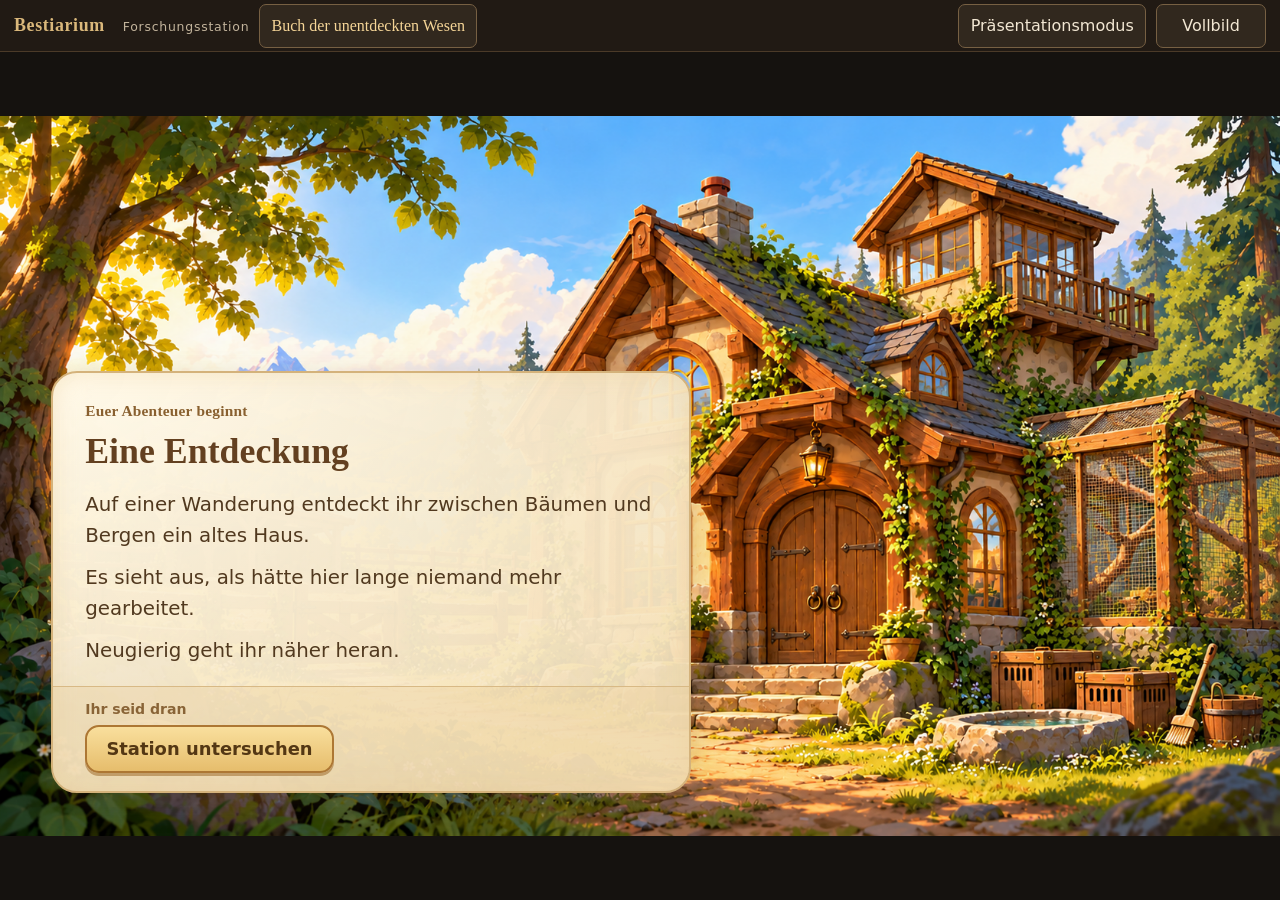
==== commit c21452af: "Unify classroom viewport layout and preserve safe paginated book text" ====
--- a/index.html
+++ b/index.html
@@ -1,53 +1,54 @@
-<!doctype html>
-<html lang="de">
-<head>
-  <meta charset="utf-8">
-  <meta name="viewport" content="width=device-width, initial-scale=1">
-  <meta name="theme-color" content="#201a14">
-  <title>Bestiarium · Forschungsstation</title>
-  <link rel="stylesheet" href="css/app.css">
-</head>
-<body class="app-loading">
-  <div id="app-loading" role="status">Forschungsstation wird vorbereitet …</div>
-  <header class="topbar">
-    <h1><button id="app-title" type="button">Bestiarium <span>Forschungsstation</span></button></h1>
-    <p id="class-label" hidden></p>
-    <button id="collection-open" type="button">Buch der unentdeckten Wesen</button>
-    <button id="fullscreen-toggle" type="button" aria-label="Vollbild starten" aria-pressed="false" hidden>
-      <svg viewBox="0 0 24 24" width="24" height="24" aria-hidden="true" fill="none" stroke="currentColor" stroke-width="1.7">
-        <path class="fullscreen-enter" d="M9 3H3v6m12-6h6v6M3 15v6h6m12-6v6h-6"/>
-        <path class="fullscreen-exit" d="M3 9h6V3m6 0v6h6M9 21v-6H3m18 0h-6v6"/>
-      </svg>
-    </button>
-  </header>
-  <main id="station" aria-label="Forschungsstation">
-    <div id="scene" class="scene">
-      <div id="room-images" class="room-images"></div>
-      <nav id="hotspots" aria-label="Bereiche der Forschungsstation"></nav>
-      <section id="story-intro" class="story-intro" aria-labelledby="story-title" hidden>
-        <img class="story-background" src="assets/story/station-exterior.png" alt="Die alte Forschungsstation am Rand der Tierwesenwelt">
-        <img id="story-vidi" class="story-vidi" src="assets/story/vidi-fullbody.png" alt="Vidi, Federhains Hauself und Forschungsassistent" hidden>
-        <div id="story-panel" class="story-panel">
-          <p id="story-step" class="eyebrow"></p>
-          <h2 id="story-title" tabindex="-1"></h2>
-          <div id="story-text"></div>
-          <div class="story-actions">
-            <span>Ihr seid dran</span>
-            <button id="story-next" type="button"></button>
-          </div>
-        </div>
-      </section>
-    </div>
-  </main>
-  <dialog id="view-dialog" aria-labelledby="view-title">
-    <div class="dialog-heading"><h2 id="view-title"></h2><button type="button" data-close aria-label="Zurück zur Forschungsstation">Zur Station <span aria-hidden="true">×</span></button></div>
-    <div id="view-content"></div>
-    <div id="view-loading" role="status">Forschung wird vorbereitet …</div>
-  </dialog>
-  <dialog id="teacher-dialog" class="teacher-dialog" aria-labelledby="teacher-title">
-    <div class="dialog-heading"><div><p class="eyebrow">Klassenstand verwalten</p><h2 id="teacher-title">Lehrkraftmodus</h2></div><button type="button" data-close>Zur Station <span aria-hidden="true">×</span></button></div>
-    <div id="teacher-content"></div>
-  </dialog>
-  <script type="module" src="js/app.js"></script>
-</body>
-</html>
+<!doctype html>
+<html lang="de">
+<head>
+  <meta charset="utf-8">
+  <meta name="viewport" content="width=device-width, initial-scale=1">
+  <meta name="theme-color" content="#201a14">
+  <title>Bestiarium · Forschungsstation</title>
+  <link rel="stylesheet" href="css/app.css">
+  <link rel="stylesheet" href="css/viewport.css">
+</head>
+<body class="app-loading">
+  <div id="app-loading" role="status">Forschungsstation wird vorbereitet …</div>
+  <header class="topbar">
+    <h1><button id="app-title" type="button">Bestiarium <span>Forschungsstation</span></button></h1>
+    <p id="class-label" hidden></p>
+    <button id="collection-open" type="button">Buch der unentdeckten Wesen</button>
+    <button id="fullscreen-toggle" type="button" aria-label="Vollbild starten" aria-pressed="false" hidden>
+      <svg viewBox="0 0 24 24" width="24" height="24" aria-hidden="true" fill="none" stroke="currentColor" stroke-width="1.7">
+        <path class="fullscreen-enter" d="M9 3H3v6m12-6h6v6M3 15v6h6m12-6v6h-6"/>
+        <path class="fullscreen-exit" d="M3 9h6V3m6 0v6h6M9 21v-6H3m18 0h-6v6"/>
+      </svg>
+    </button>
+  </header>
+  <main id="station" aria-label="Forschungsstation">
+    <div id="scene" class="scene">
+      <div id="room-images" class="room-images"></div>
+      <nav id="hotspots" aria-label="Bereiche der Forschungsstation"></nav>
+      <section id="story-intro" class="story-intro" aria-labelledby="story-title" hidden>
+        <img class="story-background" src="assets/story/station-exterior.png" alt="Die alte Forschungsstation am Rand der Tierwesenwelt">
+        <img id="story-vidi" class="story-vidi" src="assets/story/vidi-fullbody.png" alt="Vidi, Federhains Hauself und Forschungsassistent" hidden>
+        <div id="story-panel" class="story-panel">
+          <p id="story-step" class="eyebrow"></p>
+          <h2 id="story-title" tabindex="-1"></h2>
+          <div id="story-text"></div>
+          <div class="story-actions">
+            <span>Ihr seid dran</span>
+            <button id="story-next" type="button"></button>
+          </div>
+        </div>
+      </section>
+    </div>
+  </main>
+  <dialog id="view-dialog" aria-labelledby="view-title">
+    <div class="dialog-heading"><h2 id="view-title"></h2><button type="button" data-close aria-label="Zurück zur Forschungsstation">Zur Station <span aria-hidden="true">×</span></button></div>
+    <div id="view-content"></div>
+    <div id="view-loading" role="status">Forschung wird vorbereitet …</div>
+  </dialog>
+  <dialog id="teacher-dialog" class="teacher-dialog" aria-labelledby="teacher-title">
+    <div class="dialog-heading"><div><p class="eyebrow">Klassenstand verwalten</p><h2 id="teacher-title">Lehrkraftmodus</h2></div><button type="button" data-close>Zur Station <span aria-hidden="true">×</span></button></div>
+    <div id="teacher-content"></div>
+  </dialog>
+  <script type="module" src="js/app.js"></script>
+</body>
+</html>
--- a/css/app.css
+++ b/css/app.css
@@ -1,487 +1,624 @@
-:root { color-scheme: dark; font-family: system-ui, -apple-system, "Segoe UI", sans-serif; color: #f2e7d3; background: #15120f; --gold: #dab87b; --border: #776043; }
-/* The living class collection uses flowing pages, so long pupil texts never clip. */
-#collection-open { min-height: 44px; padding: .35rem .7rem; font-family: Georgia, serif; color: #f5d597; }
-dialog.collection-dialog { width: 100vw; height: 100dvh; max-width: none; max-height: 100dvh; margin: 0; border-radius: 0; padding: 16px clamp(12px, 2vw, 32px); }
-dialog.collection-dialog[open] { display: block; }
-.collection-dialog #view-content { display: block; }
-.collection-dialog .dialog-heading h2 { font-size: clamp(1.25rem, 2.5vw, 2rem); }
-.creature-book { width: 100%; max-width: 1700px; margin: auto; }
-.creature-subtitle { text-align: center; color: #e1c28b; font: 1.3rem Georgia, serif; }
-.creature-spread { display: grid; grid-template-columns: minmax(0, 1fr) minmax(0, 1fr); color-scheme: light; color: #50351e; border: 5px solid #78512c; border-radius: 12px 22px 22px 12px; box-shadow: 0 8px 24px #0005; overflow-wrap: anywhere; margin: 1rem 0; background: #ecd7ae; }
-.creature-leaf { min-width: 0; padding: clamp(22px, 3vw, 50px); background: radial-gradient(ellipse at top left, #fff9e8, #efdab1); font: clamp(20px, 1.65vw, 29px)/1.6 Georgia, serif; }
-.creature-leaf + .creature-leaf { border-left: 2px solid #bc9864; box-shadow: inset 14px 0 20px -18px #654121; }
-.creature-leaf h3 { font: bold clamp(26px, 2.5vw, 42px)/1.2 Georgia, serif; color: #634020; margin-bottom: 1rem; }
-.creature-art { display: flex; flex-direction: column; justify-content: center; align-items: center; text-align: center; }
-.creature-art img { display: block; width: 100%; height: auto; max-height: 72dvh; object-fit: contain; }
-.creature-description, .creature-note { white-space: pre-wrap; }
-.creature-note { border-top: 1px solid #bc9864; padding-top: 1rem; font-size: .85em; }
-.creature-phase, .creature-credit { font: 600 .8em/1.5 system-ui, sans-serif; color: #79582f; }
-.creature-sigil { display: block; font: 4rem Georgia, serif; color: #9b773d; }
-.creature-grid { display: grid; grid-template-columns: repeat(auto-fit, minmax(220px, 1fr)); gap: 20px; margin: 20px 0; }
-.creature-card { display: flex; flex-direction: column; align-items: center; justify-content: space-between; gap: 1rem; font: 600 1.4rem Georgia, serif; padding: 20px; }
-.creature-card img { width: 100%; height: 180px; object-fit: contain; }
-.creature-tools, .creature-turns { align-items: center; gap: 12px; }
-.creature-book button, .collection-manager button { min-height: 48px; }
-.creature-book button { font-size: clamp(18px, 1.2vw, 23px); }
-button[aria-pressed="true"] { border-color: #f4cd87; background: #59432b; }
-button:disabled { opacity: .5; cursor: default; }
-.creature-turns { justify-content: space-between; margin-bottom: 2rem; }
-.creature-prompts { font-size: clamp(20px, 1.5vw, 26px); line-height: 1.7; color: #f2d7a8; }
-.collection-manager { grid-column: 1 / -1; }
-.collection-list { padding-left: 1.5rem; }
-.collection-list > li { padding: 1rem; border-bottom: 1px solid #776043; overflow-wrap: anywhere; }
-.collection-list > li > span { display: inline-block; margin-left: 1rem; color: #d8c29f; }
-.creature-editor { padding: 1.2rem; margin-top: 1rem; border: 1px solid #c49d60; border-radius: 8px; }
-.creature-editor .field { grid-template-columns: 1fr; }
-.creature-editor textarea { width: 100%; resize: vertical; font: 1.1rem/1.6 system-ui, sans-serif; color: #f2e7d3; background: #211a14; border: 1px solid #a0865f; border-radius: 6px; padding: .75rem; }
-.creature-editor > button, .collection-import button { margin: .5rem .5rem .5rem 0; }
-.collection-status { color: #ffe1a4; white-space: pre-wrap; }
-.collection-preview .creature-leaf { font-size: 20px; }
-.collection-preview .creature-leaf h3 { font-size: 28px; }
-@media (max-width: 760px) {
-  .topbar { gap: .5rem; padding: 0 .6rem; }
-  #collection-open { font-size: .8rem; max-width: 48vw; }
-  .creature-spread { grid-template-columns: 1fr; }
-  .creature-leaf + .creature-leaf { border-left: 0; border-top: 1px solid #bc9864; }
-  .creature-grid { grid-template-columns: repeat(auto-fit, minmax(160px, 1fr)); }
-}
-* { box-sizing: border-box; }
-body { margin: 0; height: 100vh; height: 100dvh; overflow: hidden; display: grid; grid-template-rows: 54px 1fr; }
-body.app-loading > :not(#app-loading) { visibility: hidden; }
-#app-loading { position: fixed; inset: 0; z-index: 1000; display: grid; place-items: center; background: #201a14; color: #e9cd98; font: 1.3rem Georgia, serif; }
-body:not(.app-loading) #app-loading { display: none; }
-#view-loading { display: none; position: absolute; inset: 75px 0 0; place-items: center; background: #201a14; color: #e9cd98; font: 1.2rem Georgia, serif; }
-.view-loading #view-content { visibility: hidden; }
-.view-loading #view-loading { display: grid; }
-button, input, select { font: inherit; }
-button { cursor: pointer; }
-button, select, input[type="text"] { border: 1px solid var(--border); border-radius: 7px; color: #f2e7d3; background: #31281e; padding: .65rem .9rem; }
-button:hover { background: #493a29; }
-button:focus-visible, select:focus-visible, input:focus-visible { outline: 3px solid #f9d899; outline-offset: 4px; }
-.topbar { display: flex; align-items: center; justify-content: space-between; gap: 1rem; padding: 0 1.25rem; background: #211a14; border-bottom: 1px solid #4b3a28; }
-h1 { font-size: 1.12rem; margin: 0; }
-#app-title { border: 0; padding: .45rem 0; border-radius: 0; background: transparent; color: var(--gold); font-family: Georgia, serif; font-weight: bold; letter-spacing: .035em; touch-action: none; user-select: none; -webkit-touch-callout: none; position: relative; }
-#app-title span { color: #c3b49c; font: 400 .78rem system-ui, sans-serif; margin-left: .8rem; letter-spacing: .06em; }
-#class-label { color: #b8aa95; font-size: .8rem; text-align: right; margin: 0; }
-#station { min-height: 0; display: grid; place-items: center; overflow: hidden; }
-.scene { position: relative; width: min(100vw, calc((100vh - 54px) * 16 / 9)); width: min(100vw, calc((100dvh - 54px) * 16 / 9)); aspect-ratio: 16 / 9; isolation: isolate; }
-.room-images, .room-images img, #hotspots { position: absolute; inset: 0; width: 100%; height: 100%; }
-.room-images img { object-fit: contain; opacity: 0; transition: opacity 450ms ease; pointer-events: none; }
-.room-images img.active { opacity: 1; }
-dialog { width: min(1100px, 94vw); max-height: 88vh; max-height: 88dvh; padding: clamp(1.25rem, 3vw, 2.5rem); color: #f2e7d3; background: #251f18; border: 1px solid #8c7048; border-radius: 14px; box-shadow: 0 24px 100px #0009; overflow: auto; }
-dialog[open] { animation: arrive 180ms ease-out; }
-dialog::backdrop { background: #100c08c9; }
-.dialog-heading { display: flex; align-items: center; justify-content: space-between; gap: 1rem; padding-bottom: 1.25rem; border-bottom: 1px solid #594732; margin-bottom: 1.4rem; }
-.dialog-heading > button { flex-shrink: 0; }
-.dialog-heading button span { margin-left: .8rem; font-size: 1.3rem; }
-h2 { font: 500 clamp(1.6rem, 3vw, 2.5rem) Georgia, serif; color: #e9cd98; margin: 0; }
-h3 { font-size: 1.15rem; margin: 0 0 .7rem; }
-p { line-height: 1.55; }
-.intro { font-size: clamp(1.05rem, 1.7vw, 1.35rem); max-width: 60ch; margin: 0 0 1.5rem; }
-.muted { color: #bbaf9b; }
-.small { font-size: .8rem; }
-.eyebrow { color: #b7a17d; text-transform: uppercase; letter-spacing: .13em; font-size: .72rem; margin: 0 0 .65rem; }
-.teacher-dialog { width: min(1180px, 95vw); }
-#teacher-content { display: grid; grid-template-columns: repeat(2, minmax(0, 1fr)); gap: 1.2rem; }
-.teacher-section { border: 1px solid #5a4833; border-radius: 8px; padding: 1.2rem; min-width: 0; }
-.teacher-section h3 { font-family: Georgia, serif; color: #e4c28b; font-size: 1.35rem; }
-.field { display: grid; grid-template-columns: minmax(0, 1fr) minmax(140px, 1.2fr); align-items: center; gap: .75rem; margin-top: .65rem; }
-.field select, .field input { width: 100%; min-width: 0; }
-.check-field { display: flex; align-items: center; gap: .7rem; padding: .7rem 0; cursor: pointer; }
-.check-field input { width: 20px; height: 20px; accent-color: #d5b075; }
-.actions { display: flex; flex-wrap: wrap; gap: .6rem; margin-top: 1rem; }
-.danger { border-color: #a67762; color: #ffcfb6; }
-.dialog-notice { position: sticky; top: 0; z-index: 1; padding: .75rem; background: #392e20; border: 1px solid #bd9559; border-radius: 7px; }
-.teacher-guide-entry { grid-column: 1 / -1; display: flex; align-items: center; flex-wrap: wrap; gap: .75rem 1.2rem; padding: 1rem 1.2rem; border: 1px solid #ad8951; border-radius: 10px; background: #3b3021; }
-.teacher-guide-entry button { min-height: 48px; background: #e4bd76; color: #48321c; font-weight: 600; }
-.teacher-guide-entry p { margin: 0; flex: 1 1 240px; }
-dialog.teacher-guide { width: 100vw; height: 100dvh; max-width: none; max-height: 100dvh; margin: 0; padding: clamp(16px, 2.5vw, 40px); border: 1px solid #ad8951; border-radius: 0; background: radial-gradient(ellipse at top left, #fff7e3, #eddbb8); color: #4d3824; overflow: hidden; }
-dialog.teacher-guide[open] { display: grid; grid-template-rows: auto auto minmax(0, 1fr); gap: 16px; }
-.guide-heading { display: flex; align-items: center; justify-content: space-between; gap: 1rem; }
-.guide-heading h2 { color: #674322; font-size: clamp(1.5rem, 2.5vw, 2.5rem); }
-.guide-heading-actions { display: flex; align-items: center; justify-content: flex-end; flex-wrap: wrap; gap: 8px 16px; }
-.guide-heading-actions a { display: inline-flex; align-items: center; min-height: 48px; padding: .55rem .8rem; border: 1px solid #b9a17c; border-radius: 7px; color: #674322; font-size: .95rem; text-decoration: none; }
-.guide-heading-actions a:hover { background: #ead09c; }
-.guide-heading-actions a:focus-visible { outline: 3px solid #90662f; outline-offset: 2px; }
-.teacher-guide button { min-height: 48px; border-color: #a17b45; background: #f8edcf; color: #51391f; }
-.teacher-guide button:hover { background: #ead09c; }
-.teacher-guide button:focus-visible, .guide-panel:focus-visible { outline: 3px solid #90662f; outline-offset: -3px; }
-.guide-tabs { display: flex; gap: 8px; flex-wrap: wrap; padding-bottom: 12px; border-bottom: 1px solid #bb9a63; }
-.guide-tabs button { flex: 1 1 160px; font-weight: 600; }
-.guide-tabs button[aria-selected="true"] { background: #725132; color: #fff2d1; border-color: #725132; }
-.guide-panel { overflow-y: auto; min-height: 0; padding: 6px clamp(4px, 1.5vw, 24px) 24px 4px; scrollbar-color: #a48452 #e8d6b1; font-size: clamp(1rem, 1.2vw, 1.25rem); line-height: 1.6; }
-.guide-panel > h3 { font: 600 clamp(1.6rem, 2.4vw, 2.25rem)/1.25 Georgia, serif; color: #674322; margin: 0 0 1rem; }
-.guide-panel p { margin: 0 0 1rem; }
-.guide-panel blockquote { margin: 1.5rem 0; padding: 1.2rem 1.5rem; border-left: 4px solid #a9803d; border-radius: 0 12px 12px 0; background: #e7c98b66; font: 600 clamp(1.15rem, 1.8vw, 1.65rem)/1.5 Georgia, serif; color: #745024; }
-.guide-section { margin-top: 1.75rem; padding-top: 1.5rem; border-top: 1px solid #c8ac7c; }
-.guide-section h3 { color: #674322; font: 600 1.4em/1.3 Georgia, serif; }
-.guide-panel ul { padding-left: 1.5rem; margin: .75rem 0; }
-.guide-panel li { padding-left: .25rem; margin-bottom: .6rem; }
-.guide-checklist { list-style-type: '\2610  '; }
-.guide-cards { display: grid; grid-template-columns: repeat(2, minmax(0, 1fr)); gap: 14px; }
-.guide-cards article, .guide-block { padding: 1.1rem 1.3rem; border: 1px solid #cbb083; border-radius: 10px; background: #fff8e24d; }
-.guide-cards h4, .guide-block h4 { margin: 0 0 .6rem; color: #674322; font: 600 1.15em/1.35 Georgia, serif; }
-.guide-cards p { margin: 0; }
-.guide-block { margin-top: 1rem; }
-.guide-columns { display: grid; grid-template-columns: 1fr 1fr; gap: 20px; margin-top: 20px; }
-.guide-columns > section { min-width: 0; }
-.guide-columns .guide-cards { grid-template-columns: 1fr; }
-.guide-note { padding: 1rem 1.2rem; border: 1px solid #c6ad82; border-radius: 10px; background: #fff8e2; margin: 1rem 0; }
-.guide-note h4, .guide-columns > section > h4 { margin: 0 0 .7rem; font: 600 1.2em/1.3 Georgia, serif; color: #674322; }
-.guide-note ul { margin: 0; }
-.guide-note li:last-child { margin-bottom: 0; }
-.guide-important { background: #efd8a55c; border-left: 4px solid #ab813c; }
-.guide-tip { background: #e5edd9; border-left: 4px solid #8c9c65; }
-.guide-legend, .guide-milestone { font-size: .9em; color: #73552e; }
-.guide-route { line-height: 2; color: #72512f; }
-.guide-source-notes { padding: 1rem; border: 1px solid #c7ab7b; border-radius: 8px; }
-.guide-source-notes summary { cursor: pointer; min-height: 44px; font-weight: 600; }
-.guide-flow { width: 100%; border-collapse: collapse; margin: 1rem 0; }
-.guide-flow th, .guide-flow td { text-align: left; vertical-align: top; padding: .85rem; border-bottom: 1px solid #c9ad7d; }
-.guide-flow thead { background: #dfc18c; color: #5e3c1e; }
-.guide-flow tbody th { width: 17%; font-weight: 600; }
-.guide-flow td:last-child { width: 23%; }
-.guide-flow td p { margin: .5rem 0 0; }
-.guide-medium { display: inline-block; padding: .15rem .4rem; border-radius: 4px; font-size: .75em; font-weight: 700; letter-spacing: .035em; background: #e7d4aa; color: #63421d; }
-.medium-präsentation { background: #e0e9ee; color: #355361; }
-.medium-material { background: #e0e8d4; color: #4b5d39; }
-.guide-problems { width: 100%; border-collapse: collapse; margin-top: 1.4rem; }
-.guide-problems th, .guide-problems td { text-align: left; vertical-align: top; border-bottom: 1px solid #c9ad7d; padding: 1rem; }
-.guide-problems thead { background: #dfc18c; color: #5e3c1e; }
-.guide-problems tbody th { width: 28%; font-weight: 600; }
-.guide-problems tbody tr:nth-child(even) { background: #fff5d755; }
-@media (max-width: 760px) { .guide-heading { align-items: flex-start; } .guide-heading button { max-width: 45%; } .guide-cards, .guide-columns { grid-template-columns: 1fr; } .guide-problems th, .guide-problems td, .guide-flow th, .guide-flow td { padding: .5rem; overflow-wrap: anywhere; } }
-@keyframes arrive { from { opacity: 0; transform: scale(.98); } to { opacity: 1; transform: scale(1); } }
-@media (max-width: 760px) { #app-title span { display: none; } #teacher-content { grid-template-columns: 1fr; } .dialog-heading { align-items: flex-start; } .dialog-heading > button { font-size: .8rem; } .field { grid-template-columns: 1fr; gap: .3rem; } }
-@media (prefers-reduced-motion: reduce) { *, *::before, *::after { animation-duration: .01ms !important; transition-duration: .01ms !important; } }
-
-.story-intro { position: absolute; inset: 0; overflow: hidden; background: #e2c995; container-type: inline-size; }
-.story-intro[hidden], .story-vidi[hidden] { display: none; }
-.story-background { position: absolute; inset: 0; width: 100%; height: 100%; object-fit: contain; }
-.story-panel { position: absolute; z-index: 2; left: 4%; bottom: 6%; width: 50%; max-height: 89%; overflow-y: auto; padding: 2.2cqw 2.5cqw 0; color: #51391f; background: radial-gradient(ellipse at top left, #fff9e9, #f5e3bfeF 85%); border: 2px solid #d4b27b; border-radius: 26px; box-shadow: 0 10px 30px #74451538, inset 0 0 24px #e9c88955; }
-.story-panel .eyebrow { font: 600 clamp(.85rem, 1.2cqw, 1.45rem)/1.3 Georgia, serif; text-transform: none; letter-spacing: .015em; color: #89602f; margin: 0 0 .8cqw; }
-.story-panel h2 { font: 600 clamp(1.4rem, 2.8cqw, 3.4rem)/1.15 Georgia, serif; color: #634020; margin-bottom: 1.4cqw; }
-.story-panel h2:focus { outline: none; }
-#story-text p { font-size: clamp(.95rem, 1.55cqw, 1.85rem); line-height: 1.55; margin: 0 0 .9cqw; }
-#story-text blockquote { font: 600 clamp(1rem, 1.8cqw, 2.15rem)/1.4 Georgia, serif; color: #785021; background: #ead19b66; border-radius: 12px; margin: 1.1cqw 0; padding: .9cqw 1.2cqw; border-left: 4px solid #c69846; }
-.story-actions { margin: 1.5cqw -2.5cqw 0; padding: 1.1cqw 2.5cqw 1.4cqw; border-top: 1px solid #d8b985; background: #e8ca954d; display: flex; flex-direction: column; align-items: flex-start; gap: .6cqw; }
-.story-actions > span { font-size: clamp(.8rem, 1.1cqw, 1.3rem); font-weight: 600; color: #896437; }
-#story-next { min-height: 44px; font-size: clamp(.9rem, 1.4cqw, 1.65rem); font-weight: 600; padding: .9cqw 1.5cqw; border: 2px solid #ad7734; border-radius: 14px; background: linear-gradient(#f9df9d, #e6bd6c); color: #533714; box-shadow: 0 3px 0 #a6753899; }
-#story-next:hover { background: linear-gradient(#ffe9b3, #edc97f); }
-#story-next:active { transform: translateY(2px); box-shadow: 0 1px 0 #a6753899; }
-#story-next:focus-visible { outline-color: #67421e; }
-.story-vidi { position: absolute; z-index: 1; right: 0; bottom: 0; width: 44%; height: 94%; object-fit: contain; object-position: center bottom; animation: arrive 300ms ease-out; }
-.with-vidi .story-panel { width: 54%; bottom: 5%; max-height: 91%; border-radius: 28px 28px 8px 28px; }
-.with-vidi .story-panel .eyebrow { display: inline-block; padding: .4cqw 1.2cqw; border-radius: 12px; background: #e7c788; border: 1px solid #c7a063; color: #65401f; font-size: clamp(1rem, 1.65cqw, 2rem); }
-.with-vidi .story-panel h2 { font-size: clamp(1.2rem, 2.1cqw, 2.5rem); }
-.vidi-arrives #story-title { position: absolute; width: 1px; height: 1px; padding: 0; margin: -1px; overflow: hidden; clip-path: inset(50%); }
-.with-vidi:before { content: ''; position: absolute; z-index: 3; left: 57.8%; bottom: 40%; width: 2cqw; height: 3cqw; background: #f5e3bf; clip-path: polygon(0 0, 100% 35%, 0 100%); }
-@media (max-width: 760px), (max-height: 500px) { #story-text p { line-height: 1.4; } .story-panel { padding-top: 1.5cqw; } }
-
-dialog.book-dialog { width: 100vw; height: 100vh; height: 100dvh; max-width: none; max-height: 100dvh; padding: 12px 20px; border-radius: 0; background: #201a14; }
-dialog.book-dialog[open] { display: grid; grid-template-rows: auto 1fr; }
-.book-dialog .dialog-heading { margin: 0 0 8px; padding: 0 0 8px; }
-.book-dialog .dialog-heading h2 { font-size: 1.35rem; }
-.book-dialog #view-content { display: flex; flex-direction: column; align-items: center; gap: 8px; min-height: 0; }
-.bestiary-back { align-self: flex-start; font-size: .9rem; padding: .45rem .8rem; }
-.bestiary-spread { --page-top: 8%; --page-left: 9%; --page-right: 55%; --page-width: 36%; position: relative; width: min(100%, calc((100dvh - 150px) * 1.5)); aspect-ratio: 3 / 2; container-type: inline-size; flex-shrink: 0; }
-.bestiary-spread > img { display: block; width: 100%; height: 100%; object-fit: contain; }
-.bestiary-page-text { position: absolute; left: 53%; top: 7%; width: 39%; height: 44%; color: #50351e; font: clamp(18px, 1.5cqw, 30px)/1.48 Georgia, 'Times New Roman', serif; }
-.bestiary-page-text.is-dense { top: 5%; font-size: clamp(18px, 1.34cqw, 28px); line-height: 1.45; }
-.bestiary-page-text h3 { font: bold 2.6cqw/1.2 Georgia, 'Times New Roman', serif; margin: 0 0 .9cqw; color: #54351c; }
-.bestiary-page-text p { line-height: inherit; margin: 0 0 .8cqw; }
-.bestiary-page-text.is-dense h3 { margin-bottom: .5cqw; }
-.bestiary-page-text.is-dense p { margin-bottom: .4cqw; }
-
-img[hidden], .asset-fallback[hidden] { display: none !important; }
-.asset-fallback { position: absolute; inset: auto 0 4%; text-align: center; color: #665845; pointer-events: none; font-size: .9rem; }
-.bestiary-spread.asset-missing { background: transparent url('../assets/bestiary/master-bestiary.png') center / contain no-repeat; }
-.codex-text { position: absolute; color: #50351e; font: 1.1cqw/1.4 Georgia, 'Times New Roman', serif; }
-.codex-text h3 { font: bold 1.5cqw/1.2 Georgia, 'Times New Roman', serif; margin: 0 0 .6cqw; }
-.codex-text p { margin: 0; line-height: inherit; }
-.class-book-text { position: absolute; left: var(--page-right); top: 12%; width: var(--page-width); height: 42%; color: #50351e; font: 1.3cqw/1.5 Georgia, 'Times New Roman', serif; }
-.class-book-text h3 { font: bold 2.2cqw/1.2 Georgia, serif; margin: 0 0 1cqw; }
-.class-book-text button { color: #50351e; background: #ebd5a9; border-color: #ac8249; font-size: 1.2cqw; }
-.class-entry-list { list-style: none; padding: 0; }
-.class-entry-list li { margin: .7cqw 0; }
-dialog.landscape-dialog { width: 100vw; height: 100vh; height: 100dvh; max-width: none; max-height: 100dvh; padding: 12px 20px; border-radius: 0; }
-dialog.landscape-dialog[open] { display: grid; grid-template-rows: auto 1fr; }
-.landscape-dialog .dialog-heading { margin: 0 0 8px; padding: 0 0 8px; }
-.landscape-dialog .dialog-heading h2 { font-size: 1.4rem; }
-.landscape-dialog #view-content { display: flex; flex-direction: column; align-items: center; gap: 8px; min-height: 0; }
-.landscape-dialog #view-content > p { margin: .5rem 0; }
-.observation-scene { position: relative; isolation: isolate; width: min(100%, calc((100dvh - 180px) * 16 / 9)); aspect-ratio: 16 / 9; flex-shrink: 0; overflow: hidden; container-type: inline-size; background: #ccc4b1; }
-.scene-background { position: absolute; inset: 0; width: 100%; height: 100%; object-fit: contain; }
-.map-dialog #view-content { gap: 0; }
-.map-dialog #view-content > p { margin: 0 0 6px; font-size: .9rem; }
-.map-dialog .world-scene { width: min(100%, calc((100dvh - 130px) * 16 / 9)); background: transparent; }
-.map-region { position: absolute; padding: 0; border: 0; background: transparent; border-radius: 0; touch-action: manipulation; }
-.map-region:hover, .map-region:disabled { background: transparent; }
-.map-region:disabled { cursor: default; }
-.map-region:focus-visible { outline: none; background: radial-gradient(ellipse, #fff3, transparent 70%); }
-.region-fog { position: absolute; inset: -12%; opacity: 1; background: radial-gradient(ellipse at 25% 30%, #efeee9, #bcbfbbeb 65%, #e3e4e0); mask-image: radial-gradient(ellipse, #000 35%, transparent 72%); transition: opacity var(--fog-duration, 3600ms) cubic-bezier(.4, 0, .2, 1); pointer-events: none; }
-.region-unlocked .region-fog { opacity: 0; }
-.world-scene > .asset-fallback, .expedition-scene > .asset-fallback { top: 3%; bottom: auto; }
-.expedition-creature { position: absolute; transform: translate(-50%, -50%); height: 40%; }
-.creature-motion { position: relative; width: 100%; height: 100%; transform-origin: 50% 90%; }
-.creature-image { width: 100%; height: 100%; object-fit: contain; }
-.creature-frame, .walking-frames { position: absolute; inset: 0; }
-.walking-frames { opacity: 0; }
-.walking-ready { animation: creature-travel var(--walk-duration) ease-in-out infinite; }
-.walking-ready .motion-walk, .walking-ready .motion-glide { animation: creature-direction var(--walk-duration) step-end infinite; }
-.walking-ready.gliding { animation-name: creature-glide; }
-.walking-ready .motion-fly { animation: creature-direction var(--walk-duration) step-end infinite, creature-float var(--float-duration) ease-in-out infinite; }
-.walking-ready.flying .walking-frames { animation: none; opacity: 1; }
-.walking-ready.flying .frame-0 { animation: none; opacity: 0; }
-.walking-ready .walking-frames { animation: creature-walking var(--walk-duration) step-end infinite; }
-.walking-ready .frame-0 { animation: creature-resting var(--walk-duration) step-end infinite; }
-.walking-ready .frame-1 { animation: creature-step-a var(--frame-duration) step-end infinite; }
-.walking-ready .frame-2 { animation: creature-step-b var(--frame-duration) step-end infinite; }
-.walking-ready .frame-between { animation: creature-step-rest var(--frame-duration) step-end infinite; }
-.walking-ready, .walking-ready * { animation-delay: var(--motion-delay, 0s); }
-@keyframes creature-glide {
-  0%, 80%, 100% { transform: translate(-50%, -50%); }
-  30%, 50% { transform: translate(calc(-50% + var(--travel)), -50%); }
-}
-@keyframes creature-float {
-  0%, 100% { translate: 0 calc(-1 * var(--flight-lift)); }
-  50% { translate: 0 var(--flight-lift); }
-}
-@keyframes creature-travel {
-  0%, 100% { transform: translate(-50%, -50%); }
-  40%, 50% { transform: translate(calc(-50% + var(--travel)), -50%); }
-  90% { transform: translate(-50%, -50%); }
-}
-@keyframes creature-direction { 0%, 100% { transform: scaleX(1); } 50% { transform: scaleX(-1); } }
-@keyframes creature-walking { 0%, 50% { opacity: 1; } 40%, 90% { opacity: 0; } }
-@keyframes creature-resting { 0%, 50% { opacity: 0; } 40%, 90% { opacity: 1; } }
-@keyframes creature-step-a { 0%, 100% { opacity: 1; } 25% { opacity: 0; } }
-@keyframes creature-step-b { 0%, 75%, 100% { opacity: 0; } 50% { opacity: 1; } }
-@keyframes creature-step-rest { 0%, 50%, 100% { opacity: 0; } 25%, 75% { opacity: 1; } }
-dialog:not([open]) .walking-ready, dialog:not([open]) .walking-ready * { animation-play-state: paused; }
-.creature-motion.asset-missing { border: 1px dashed #87775c; background: #e7ddc4; border-radius: 12px; }
-.creature-motion .asset-fallback { top: 40%; bottom: auto; }
-.motion-idle { animation: creature-idle 5s ease-in-out infinite; }
-.motion-sway { animation: creature-sway 7s ease-in-out infinite; }
-.expedition-hint { position: absolute; left: 3%; bottom: 3%; display: flex; align-items: center; gap: 1cqw; max-width: 76%; padding: .5cqw 1.2cqw; background: #f5e5c9ed; color: #51391f; border: 1px solid #c4a66e; border-radius: 14px; }
-.expedition-hint img { height: 7cqw; width: 5cqw; object-fit: contain; }
-.expedition-hint p { margin: 0; font-size: clamp(.85rem, 1.6cqw, 1.8rem); }
-.region-message-dialog { width: min(1000px, 94vw); background: #f5e4c5; color: #51391f; }
-.region-message-dialog[open] { display: flex; align-items: center; gap: 2rem; }
-.region-message-dialog > img { width: 30%; max-height: 65dvh; object-fit: contain; }
-.region-message-dialog h2 { color: #634020; font-size: clamp(1.5rem, 3vw, 2.7rem); }
-.region-message-dialog p { font-size: clamp(1rem, 2vw, 1.6rem); }
-.region-message-dialog button { background: #e6c58a; color: #51391f; border-color: #ad823f; }
-@keyframes creature-idle { 0%, 100% { transform: scaleY(1); } 50% { transform: scaleY(1.015); } }
-@keyframes creature-sway { 0%, 100% { transform: rotate(-1deg); } 50% { transform: rotate(1deg); } }
-@media (prefers-reduced-motion: reduce) {
-  .creature-motion, .walking-ready, .walking-ready.gliding, .walking-ready .creature-motion,
-  .walking-ready .walking-frames, .walking-ready .creature-frame { animation: none; }
-  .walking-ready.flying .walking-frames { opacity: 0; }
-  .walking-ready.flying .frame-0 { opacity: 1; }
-  .region-fog { transition: none; }
-}
-
-.milestone-section, .story-progress, .manual-controls { grid-column: 1 / -1; }
-.milestone-list { display: grid; grid-template-columns: repeat(2, minmax(0, 1fr)); gap: .8rem; }
-.milestone-item { display: flex; align-items: center; justify-content: space-between; gap: 1rem; padding: 1rem; border: 1px solid #715b3d; border-radius: 10px; background: #31281e; }
-.milestone-item.completed { border-color: #8d9d71; }
-.milestone-item h4 { margin: 0 0 .4rem; color: #f0d6a4; font-size: 1.1rem; }
-.milestone-item p { margin: 0 0 .5rem; color: #cfc0a9; font-size: .9rem; }
-.milestone-item button { min-height: 48px; flex-shrink: 0; border-color: #b58b4e; }
-.milestone-item:not(.completed) button { background: #e4bd76; color: #48321c; }
-.milestone-status { font-size: .85rem; color: #e3c184; }
-.completed .milestone-status { color: #c1d2a7; }
-.story-clues { display: grid; grid-template-columns: repeat(2, minmax(0, 1fr)); gap: 1rem 2.5rem; padding-left: 1.5rem; }
-.story-clues p { margin: .3rem 0; color: #cfc0a9; }
-.manual-controls { border: 1px solid #5a4833; border-radius: 8px; padding: 1rem; }
-.manual-controls > summary { cursor: pointer; color: #d5bc94; font-size: 1.1rem; min-height: 44px; padding: .5rem; }
-.manual-content { display: grid; grid-template-columns: repeat(2, minmax(0, 1fr)); gap: 1rem; padding-top: 1rem; }
-.vidi-dialog { border-radius: 26px; border: 2px solid #d4b27b; box-shadow: 0 12px 40px #74451540; background: radial-gradient(ellipse at top left, #fff9e9, #f5e3bf); }
-.vidi-dialog h2 { display: inline-block; padding: .4rem 1.1rem; background: #e7c788; border: 1px solid #c7a063; border-radius: 12px; }
-.vidi-dialog button { min-height: 48px; padding: .8rem 1.3rem; border-radius: 14px; font-size: 1.1rem; }
-@media (max-width: 900px) { .milestone-list, .manual-content, .story-clues { grid-template-columns: 1fr; } }
-
-#view-dialog, .vidi-dialog { font-family: 'Palatino Linotype', 'Book Antiqua', Georgia, serif; }
-.hotspot, .hotspot:hover, .hotspot:active { position: absolute; border: 0; outline: none; background: transparent; box-shadow: none; padding: 0; -webkit-tap-highlight-color: transparent; touch-action: manipulation; }
-.hotspot:disabled { cursor: default; }
-.hotspot:focus-visible { outline: 1px solid #fff2cf66; outline-offset: -5px; border-radius: 12px; }
-#class-label { display: none; }
-#fullscreen-toggle { display: grid; place-items: center; width: 44px; height: 44px; padding: 6px; border: 0; background: transparent; color: var(--gold); opacity: .8; }
-#fullscreen-toggle[hidden] { display: none; }
-#fullscreen-toggle:hover { background: #d8b78016; opacity: 1; }
-.fullscreen-exit, #fullscreen-toggle[aria-pressed="true"] .fullscreen-enter { display: none; }
-#fullscreen-toggle[aria-pressed="true"] .fullscreen-exit { display: initial; }
-html:fullscreen body { grid-template-rows: 1fr; }
-html:fullscreen .topbar { position: fixed; top: 0; left: 0; right: 0; height: 54px; z-index: 10; border: 0; background: linear-gradient(#211a1460, transparent); pointer-events: none; }
-html:fullscreen .topbar h1, html:fullscreen .topbar button { pointer-events: auto; }
-html:fullscreen #app-title { text-shadow: 0 1px 5px #000; }
-html:fullscreen #app-title span { display: none; }
-html:fullscreen .scene { width: min(100vw, calc(100dvh * 16 / 9)); }
-#view-dialog .asset-fallback { display: none; }
-.book-stage { position: relative; width: min(calc(100% - 112px), calc((100dvh - 150px) * 1.5)); flex-shrink: 0; }
-.book-stage > .bestiary-spread { width: 100%; }
-.book-turn { position: absolute; top: 50%; transform: translateY(-50%); width: 48px; min-height: 64px; padding: 0; font: 3rem/1 Georgia, serif; border: 0; color: #ddc79a; background: transparent; border-radius: 24px; }
-.book-turn:hover { background: #d2ad6430; }
-.book-previous { left: -56px; }
-.book-next { right: -56px; }
-.bestiary-index, .bestiary-index.asset-missing { --page-top: 17%; --page-left: 11%; width: min(calc(100% - 16px), calc((100dvh - 130px) * 1.5)); background: transparent; }
-.index-art { position: absolute; inset: 0; z-index: 1; clip-path: inset(6% 0 7%); }
-.index-pages { position: absolute; z-index: 2; inset: var(--page-top) var(--page-left) 23%; display: grid; grid-template-columns: 43% 43%; gap: 14%; color: #624124; }
-.index-leaf { min-width: 0; display: flex; flex-direction: column; }
-.index-leaf h3 { color: #6d4424; font: 600 2.15cqw/1.2 'Palatino Linotype', Georgia, serif; margin: 0 0 2.4cqw; }
-.index-list { list-style: none; margin: 0; padding: 0; }
-.index-entry { display: flex; align-items: center; gap: .7cqw; width: 100%; min-height: 3.7cqw; padding: .6cqw 0; border: 0; border-radius: 4px; color: #624124; background: transparent; text-align: left; font: italic 1.7cqw/1.3 'Palatino Linotype', Georgia, serif; }
-.index-entry:hover { background: #b98d3820; }
-.index-entry:focus-visible { outline-color: #97723c; outline-width: 2px; }
-.index-rule { flex: 1; min-width: 5px; border-bottom: 1px dotted #b79765; align-self: flex-end; margin-bottom: .6cqw; }
-.index-number { font-size: 1.4cqw; color: #98734b; }
-.index-intro { font-size: 1.6cqw; line-height: 1.55; }
-.index-motto { margin: auto 0 0; padding-top: 2cqw; white-space: pre-line; font: italic 1.5cqw/1.5 Georgia, serif; color: #795632; }
-
-.book-tools { display: flex; align-items: center; justify-content: space-between; gap: 12px; width: 100%; min-height: 36px; }
-.book-tools .bestiary-back { align-self: center; }
-.presentation-action { display: inline-flex; align-items: center; gap: .65rem; min-height: 48px; padding: .35rem 1rem .35rem .4rem; border: 1px solid #b68b48; border-radius: 8px 18px 8px 8px; background: linear-gradient(110deg, #f4e1b4, #d7b779); color: #51371d; font: 600 clamp(1rem, 1.45vw, 1.55rem)/1.25 'Palatino Linotype', Georgia, serif; box-shadow: 0 3px 0 #674325, inset 0 1px 0 #fff3ce; text-align: left; }
-.presentation-action:hover { background: linear-gradient(110deg, #fff0cc, #e4c789); }
-.presentation-action:focus-visible { outline-color: #f5d698; }
-.vidi-seal { display: grid; place-items: center; flex-shrink: 0; width: 40px; height: 40px; border: 2px solid #b28b4e; border-radius: 50%; background: radial-gradient(circle at 35% 30%, #8b9170, #3b5544); color: #fff0c7; font: italic 1rem Georgia, serif; }
-.book-tools .presentation-action { margin-left: auto; }
-.has-presentation-action .bestiary-index { width: min(calc(100% - 16px), calc((100dvh - 174px) * 1.5)); }
-.has-presentation-action .book-stage { width: min(calc(100% - 112px), calc((100dvh - 174px) * 1.5)); }
-.station-action { position: absolute; left: 3%; bottom: 4%; max-width: 65%; }
-.station-action:empty, .scene:has(.story-intro:not([hidden])) .station-action { display: none; }
-.vidi-actions { display: flex; align-items: center; flex-wrap: wrap; gap: .75rem; }
-.vidi-actions button[hidden] { display: none; }
-.vidi-actions button:last-child:not(:first-child) { background: transparent; box-shadow: none; }
-.book-revealed { animation: research-page-reveal 900ms ease-out; }
-@keyframes research-page-reveal { 0% { filter: brightness(1); } 35% { filter: brightness(1.25) drop-shadow(0 0 16px #ebbe61); } 100% { filter: brightness(1); } }
-@media (prefers-reduced-motion: reduce) { .book-revealed { animation: none; } }
-
-dialog.generator-dialog { width: 100vw; height: 100dvh; max-width: none; max-height: 100dvh; padding: 12px 20px; border-radius: 0; background: #201a14; }
-dialog.generator-dialog[open] { display: grid; grid-template-rows: auto 1fr; }
-.generator-dialog .dialog-heading { margin: 0 0 6px; padding: 0 0 6px; }
-.generator-dialog .dialog-heading h2 { font-size: 1.4rem; }
-.generator-dialog #view-content { min-height: 0; }
-.generator-view { display: flex; flex-direction: column; align-items: center; gap: 6px; min-height: 0; }
-.generator-topline { display: flex; align-items: center; gap: 16px; width: 100%; min-height: 44px; }
-.generator-topline p { margin: 0 auto 0 0; color: #d8bd8d; font: 1rem Georgia, serif; }
-.generator-view button { touch-action: manipulation; }
-.generator-view button:disabled { cursor: default; opacity: .6; }
-.generator-topline button { min-height: 44px; padding: .35rem .8rem; border: 0; background: transparent; color: #e9cd98; font: 1rem Georgia, serif; }
-.generator-topline button:hover { background: #d8b78016; }
-.generator-machine { position: relative; isolation: isolate; container-type: inline-size; width: min(100%, calc((100dvh - 140px) * 16 / 9)); aspect-ratio: 16 / 9; flex-shrink: 0; }
-.generator-art { position: absolute; inset: 0; width: 100%; height: 100%; object-fit: contain; }
-.generator-displays { position: absolute; left: 8.9%; top: 17.1%; width: 82.2%; height: 38.2%; display: grid; grid-template-columns: repeat(4, minmax(0, 1fr)); grid-template-rows: repeat(2, minmax(0, 1fr)); column-gap: 2%; row-gap: 11%; }
-.generator-display { position: relative; display: flex; flex-direction: column; align-items: center; min-width: 0; min-height: 0; padding: .3cqw .7cqw; text-align: center; color: #50351e; }
-.generator-display h3 { margin: 0; color: #71502c; font: 600 1.05cqw/1.25 'Palatino Linotype', Georgia, serif; text-transform: uppercase; letter-spacing: .06em; }
-.generator-value { display: flex; align-items: center; justify-content: center; flex: 1; width: 100%; min-height: 0; margin: 0; font: 600 2.05cqw/1.12 'Palatino Linotype', Georgia, serif; overflow-wrap: break-word; }
-.generator-value.is-long { font-size: 1.6cqw; }
-.generator-view .generator-reroll { position: absolute; inset: 0; padding: 0; border: 0; border-radius: 3px; background: transparent; }
-.generator-view .generator-reroll:hover { background: #a8783020; }
-.generator-machine button:focus-visible { outline: 2px solid #8e622e; outline-offset: -2px; }
-.generator-display.is-mixing .generator-value { color: #8c602e; }
-.generator-actions { position: absolute; left: 37%; top: 58.9%; width: 26%; height: 7%; display: flex; align-items: center; justify-content: center; }
-.generator-view .generator-start { width: 100%; height: 100%; min-height: 44px; padding: 0 .5cqw; border: 0; border-radius: 20px; background: transparent; color: #4a3018; font: 700 1.55cqw/1.2 'Palatino Linotype', Georgia, serif; text-shadow: 0 1px #f7dea078; }
-.generator-view .generator-start:hover { background: #fff0b516; }
-.generator-note { position: absolute; left: 14%; top: 70.5%; width: 72%; height: 17.6%; color: #50351e; text-align: center; }
-.generator-note h3 { margin: 0 0 .4cqw; font: 600 1.7cqw/1.2 'Palatino Linotype', Georgia, serif; }
-.generator-note > p { margin: .8cqw 0 0; font: 1.25cqw/1.5 Georgia, serif; }
-.generator-summary { margin: 0; font: 1.3cqw/1.4 Georgia, serif; }
-.generator-summary > div, .generator-summary dt, .generator-summary dd { display: inline; margin: 0; }
-.generator-summary dt { color: #795b38; }
-.generator-summary dt::after { content: ': '; }
-.generator-summary dd { font-weight: 600; }
-.generator-summary > div:not(:last-child)::after { content: ' · '; color: #98703b; }
-.generator-status { position: absolute; left: 14%; top: 88.3%; width: 72%; margin: 0; text-align: center; color: #795b38; font: italic .95cqw/1.2 Georgia, serif; }
-
-.expedition-toolbar { display: grid; grid-template-columns: auto 1fr auto; align-items: center; gap: 8px 16px; width: 100%; }
-.expedition-toolbar button { min-height: 48px; }
-.expedition-toolbar .research-launch { grid-column: 3; }
-.research-task { grid-column: 1 / -1; justify-self: start; display: grid; grid-template-columns: 1fr auto; gap: 6px 12px; width: min(48vw, 1120px); padding: 10px 14px; border: 1px solid #a37b40; border-radius: 6px; background: #f5e6c9f5; color: #50351e; }
-.research-task[hidden] { display: none; }
-.research-task h3 { align-self: center; margin: 0; font: 600 clamp(20px, 1.2vw, 28px) Georgia, serif; }
-.research-prompt { grid-column: 1 / -1; grid-row: 2; margin: 0; font: 600 clamp(22px, 1.4vw, 30px)/1.3 Georgia, serif; }
-.research-actions, .research-focus { display: flex; flex-wrap: wrap; gap: 6px; }
-.research-actions { grid-column: 2; grid-row: 1; }
-.research-focus { grid-column: 1 / -1; }
-.research-task button { min-height: 44px; padding: .35rem .7rem; color: #51371e; border-color: #ac854a; background: #e7d0a1; font-size: clamp(17px, 1vw, 22px); }
-.research-task button[aria-pressed="true"] { color: #fff0cc; background: #65492b; }
-.landscape-dialog #view-content:has(.research-task:not([hidden])) { display: grid; grid-template-rows: auto minmax(0, 1fr); justify-items: center; }
-#view-content:has(.research-task:not([hidden])) .expedition-scene { width: auto; height: 100%; max-width: 100%; }
-.expedition-creature { transition: opacity 220ms ease, filter 220ms ease; }
-.expedition-creature.is-muted { opacity: .65; filter: saturate(.8); }
-.codex-navigation { display: flex; justify-content: center; flex-wrap: wrap; gap: 10px; width: 100%; }
-.codex-navigation button { min-height: 48px; padding: .5rem 1.1rem; font: clamp(18px, 1.25vw, 28px) Georgia, serif; }
-.codex-navigation button[aria-pressed="true"] { background: #d9ba7d; color: #422e1a; border-color: #c6a362; }
-#view-content:has(.codex-navigation) .book-stage { width: min(calc(100% - 112px), calc((100dvh - 220px) * 1.5)); }
-.codex-reference { position: absolute; top: 17%; width: 33%; height: 65%; color: #50351e; font: 2.3cqw/1.48 Georgia, serif; }
-.codex-reference-0 { left: 12%; }
-.codex-reference-1 { left: 55%; }
-.codex-reference h3 { font: 600 3cqw/1.2 Georgia, serif; margin: 0 0 1.6cqw; }
-.codex-reference ul { padding-left: 1.3em; margin: 0; }
-.codex-reference li { padding: 0 0 1.6cqw .2cqw; }
-.description-review { width: min(96%, 1800px); max-height: calc(100dvh - 200px); padding: clamp(20px, 2vw, 40px); background: radial-gradient(ellipse at top, #f7e9c9, #dbc08d); border: 3px solid #9b773e; border-radius: 7px; color: #50351e; }
-.description-review h3 { font: 600 clamp(26px, 2vw, 42px) Georgia, serif; margin: 0; }
-.description-review > p { font-size: clamp(18px, 1.3vw, 26px); margin: .6rem 0 1.4rem; }
-.description-criteria { display: grid; grid-template-columns: repeat(3, minmax(0, 1fr)); gap: 16px; }
-.description-criteria button { display: flex; align-items: center; gap: 16px; min-height: clamp(80px, 10vh, 140px); padding: 18px; text-align: left; color: #50351e; background: #f9edcf70; border: 1px solid #aa854d; border-radius: 6px; font: 600 clamp(20px, 1.6vw, 34px)/1.3 Georgia, serif; }
-.criterion-mark { display: grid; place-items: center; flex-shrink: 0; width: 1.35em; height: 1.35em; border: 2px solid #93713d; border-radius: 4px; }
-.description-criteria button[aria-pressed="true"] { background: #536140; color: #fff2d0; border-color: #39462c; }
-.description-criteria button[aria-pressed="true"] .criterion-mark::after { content: '✓'; }
-.vidi-dialog[open] { animation: vidi-arrive 260ms ease-out; }
-@keyframes vidi-arrive { from { opacity: 0; transform: translateY(6px); } to { opacity: 1; transform: none; } }
-.guide-when { display: grid; grid-template-columns: minmax(260px, 1fr) 1.7fr; gap: 24px; }
-.guide-when-choices { display: grid; gap: 5px; }
-.guide-when-choices button { min-height: 44px; text-align: left; font: 17px/1.25 Georgia, serif; padding: 8px 12px; }
-.guide-when-choices button[aria-pressed="true"] { background: #d9ba7d; color: #422e1a; }
-.guide-when-detail { padding: 24px; border-left: 2px solid #b18d50; background: #f4e7cc; color: #50351e; }
-.guide-when-detail h4 { margin: 0 0 24px; font: 600 clamp(24px, 2vw, 36px) Georgia, serif; }
-.guide-when-detail h5 { color: #896431; letter-spacing: .06em; font-size: 15px; margin: 20px 0 8px; }
-.guide-when-detail p { margin: 0 0 20px; font: clamp(19px, 1.6vw, 28px)/1.45 Georgia, serif; }
-@media (prefers-reduced-motion: reduce) {
-  .vidi-dialog[open] { animation: none; }
-  .expedition-creature { transition: none; }
-}
-
-.generator-modes { display: flex; align-items: center; gap: 8px; margin-right: auto; }
-.generator-topline .generator-modes button { padding: .45rem 1rem; border: 1px solid #806039; border-radius: 5px; background: linear-gradient(#4e3826, #302318); box-shadow: inset 0 1px #b9904c30; font-size: clamp(1rem, 1.15vw, 1.4rem); }
-.generator-topline .generator-modes button[aria-pressed="true"] { color: #302113; border-color: #d4b16b; background: linear-gradient(#e5c58b, #ba914e); box-shadow: inset 0 1px #fff0c2; }
-.builder-view { width: 100%; height: 100%; }
-.builder-layout { display: grid; grid-template-columns: minmax(0, 1fr) clamp(260px, 23vw, 420px); gap: clamp(20px, 3vw, 64px); align-items: center; width: min(100%, 2100px); flex: 1; min-height: 0; padding: 10px 12px; }
-.builder-stage { position: relative; isolation: isolate; justify-self: center; width: min(100%, calc((100dvh - 170px) * 4 / 3)); aspect-ratio: 4 / 3; background: radial-gradient(ellipse at 50% 40%, #f6e6bf, #d8ba80); border-radius: 5px; box-shadow: 0 0 0 3px #a17b42, 0 0 0 8px #493020, 0 8px 24px #0006, inset 0 0 60px #8b632b40; }
-.builder-head { position: absolute; inset: 0; transform-origin: 34% 30%; pointer-events: none; }
-/* Der kurze Halsstummel unter jedem Kopf (y 350–378 der Canvas) endet hart; ausgeblendet geht der Kopf nahtlos in den Körperhals über. */
-.builder-head .builder-layer[data-layer="head"] { -webkit-mask-image: linear-gradient(to bottom, #000 29.2%, transparent 31.3%); mask-image: linear-gradient(to bottom, #000 29.2%, transparent 31.3%); }
-.builder-layer { position: absolute; inset: 0; width: 100%; height: 100%; object-fit: contain; transform-origin: 50% 50%; pointer-events: none; }
-.builder-controls { padding: clamp(16px, 1.5vw, 32px); border: 2px solid #96703c; border-radius: 8px; background: linear-gradient(110deg, #4b3524, #302418); box-shadow: inset 0 0 0 3px #21180f, 0 8px 24px #0004; }
-.builder-control { position: relative; display: grid; grid-template-columns: minmax(0, 1fr); align-items: center; padding: clamp(10px, 1.2vh, 20px) 0; border-bottom: 1px solid #a984453b; }
-.builder-control h3 { grid-column: 1; margin: 0 0 4px; color: #c7a66c; font: 400 clamp(1rem, 1.2vw, 1.6rem)/1.2 Georgia, serif; }
-.builder-value { grid-column: 1; margin: 0; color: #f4e2b9; font: 600 clamp(1.25rem, 1.65vw, 2rem)/1.3 'Palatino Linotype', Georgia, serif; overflow-wrap: anywhere; }
-.builder-control .builder-reroll { position: absolute; inset: 0; padding: 0; border: 0; border-radius: 5px; background: transparent; }
-.builder-control .builder-reroll:hover { background: #b38a4845; }
-.builder-controls .builder-start { width: 100%; min-height: 58px; margin-top: clamp(18px, 2vh, 30px); padding: .7rem; border: 1px solid #d0ad65; border-radius: 6px; background: linear-gradient(#e1c28a, #b98f4b); color: #3d2917; box-shadow: inset 0 1px #fff0c5, 0 3px #21180f; font: 700 clamp(1.1rem, 1.4vw, 1.8rem)/1.2 'Palatino Linotype', Georgia, serif; }
-.builder-controls .builder-start:hover { background: linear-gradient(#efdaa8, #c69d57); }
-.builder-view[data-builder-mode="manual"] .builder-layout { grid-template-columns: minmax(0, 1fr) clamp(300px, 34vw, 620px); gap: clamp(16px, 2vw, 40px); }
-.builder-modes { display: grid; grid-template-columns: 1fr 1fr; gap: 6px; margin-bottom: clamp(6px, 1vh, 14px); }
-.builder-controls .builder-modes button, .builder-options button { min-height: 48px; padding: .4rem .6rem; border: 1px solid #8d6a3a; border-radius: 5px; background: #97713b26; color: #f3dcaa; font: 600 clamp(1rem, 1vw, 1.35rem)/1.15 'Palatino Linotype', Georgia, serif; }
-.builder-controls .builder-modes button[aria-pressed="true"], .builder-options button[aria-pressed="true"] { color: #302113; border-color: #d4b16b; background: linear-gradient(#e5c58b, #ba914e); box-shadow: inset 0 1px #fff0c2; }
-.builder-choice { padding: clamp(5px, .8vh, 12px) 0; border-bottom: 1px solid #a984453b; }
-.builder-choice:last-child { border-bottom: 0; }
-.builder-choice h3 { margin: 0 0 5px; color: #c7a66c; font: 400 clamp(.95rem, 1vw, 1.35rem)/1.2 Georgia, serif; }
-.builder-options { display: flex; flex-wrap: wrap; gap: 6px; }
-.builder-options button { flex: 1 1 auto; }
-@media (max-height: 760px) {
-  .builder-layout { gap: 20px; padding: 8px; }
-  .builder-controls { padding: 10px 18px; }
-  .builder-control { padding: 5px 0; }
-  .builder-control h3 { font-size: 1rem; }
-  .builder-value { font-size: 1.2rem; }
-  .builder-controls .builder-start { margin-top: 12px; min-height: 48px; }
-}
-@media (max-height: 900px) {
-  .builder-view[data-builder-mode="manual"] .builder-layout { grid-template-columns: minmax(0, 1fr) clamp(300px, 40vw, 620px); }
-  .builder-choice { padding: 3px 0; }
-  .builder-choice h3 { margin-bottom: 3px; font-size: .95rem; }
-  .builder-options { gap: 5px; }
-  .builder-controls .builder-modes button, .builder-options button { min-height: 44px; padding: .3rem .45rem; font-size: .95rem; }
-}
+:root { color-scheme: dark; font-family: system-ui, -apple-system, "Segoe UI", sans-serif; color: #f2e7d3; background: #15120f; --gold: #dab87b; --border: #776043; }
+/* The living class collection uses flowing pages, so long pupil texts never clip. */
+#collection-open { min-height: 44px; padding: .35rem .7rem; font-family: Georgia, serif; color: #f5d597; }
+dialog.collection-dialog { width: 100vw; height: 100dvh; max-width: none; max-height: 100dvh; margin: 0; border-radius: 0; padding: 16px clamp(12px, 2vw, 32px); }
+dialog.collection-dialog[open] { display: block; }
+.collection-dialog #view-content { display: block; }
+.collection-dialog .dialog-heading h2 { font-size: clamp(1.25rem, 2.5vw, 2rem); }
+.creature-book { width: 100%; max-width: 1700px; margin: auto; }
+.creature-subtitle { text-align: center; color: #e1c28b; font: 1.3rem Georgia, serif; }
+.creature-spread { display: grid; grid-template-columns: minmax(0, 1fr) minmax(0, 1fr); color-scheme: light; color: #50351e; border: 5px solid #78512c; border-radius: 12px 22px 22px 12px; box-shadow: 0 8px 24px #0005; overflow-wrap: anywhere; margin: 1rem 0; background: #ecd7ae; }
+.creature-leaf { min-width: 0; padding: clamp(22px, 3vw, 50px); background: radial-gradient(ellipse at top left, #fff9e8, #efdab1); font: clamp(20px, 1.65vw, 29px)/1.6 Georgia, serif; }
+.creature-leaf + .creature-leaf { border-left: 2px solid #bc9864; box-shadow: inset 14px 0 20px -18px #654121; }
+.creature-leaf h3 { font: bold clamp(26px, 2.5vw, 42px)/1.2 Georgia, serif; color: #634020; margin-bottom: 1rem; }
+.creature-art { display: flex; flex-direction: column; justify-content: center; align-items: center; text-align: center; }
+.creature-art img { display: block; width: 100%; height: auto; max-height: 72dvh; object-fit: contain; }
+.creature-description, .creature-note { white-space: pre-wrap; }
+.creature-note { border-top: 1px solid #bc9864; padding-top: 1rem; font-size: .85em; }
+.creature-phase, .creature-credit { font: 600 .8em/1.5 system-ui, sans-serif; color: #79582f; }
+.creature-sigil { display: block; font: 4rem Georgia, serif; color: #9b773d; }
+.creature-grid { display: grid; grid-template-columns: repeat(auto-fit, minmax(220px, 1fr)); gap: 20px; margin: 20px 0; }
+.creature-card { display: flex; flex-direction: column; align-items: center; justify-content: space-between; gap: 1rem; font: 600 1.4rem Georgia, serif; padding: 20px; }
+.creature-card img { width: 100%; height: 180px; object-fit: contain; }
+.creature-tools, .creature-turns { align-items: center; gap: 12px; }
+.creature-book button, .collection-manager button { min-height: 48px; }
+.creature-book button { font-size: clamp(18px, 1.2vw, 23px); }
+button[aria-pressed="true"] { border-color: #f4cd87; background: #59432b; }
+button:disabled { opacity: .5; cursor: default; }
+.creature-turns { justify-content: space-between; margin-bottom: 2rem; }
+.creature-prompts { font-size: clamp(20px, 1.5vw, 26px); line-height: 1.7; color: #f2d7a8; }
+.collection-manager { grid-column: 1 / -1; }
+.collection-list { padding-left: 1.5rem; }
+.collection-list > li { padding: 1rem; border-bottom: 1px solid #776043; overflow-wrap: anywhere; }
+.collection-list > li > span { display: inline-block; margin-left: 1rem; color: #d8c29f; }
+.creature-editor { padding: 1.2rem; margin-top: 1rem; border: 1px solid #c49d60; border-radius: 8px; }
+.creature-editor .field { grid-template-columns: 1fr; }
+.creature-editor textarea { width: 100%; resize: vertical; font: 1.1rem/1.6 system-ui, sans-serif; color: #f2e7d3; background: #211a14; border: 1px solid #a0865f; border-radius: 6px; padding: .75rem; }
+.creature-editor > button, .collection-import button { margin: .5rem .5rem .5rem 0; }
+.collection-status { color: #ffe1a4; white-space: pre-wrap; }
+.collection-preview .creature-leaf { font-size: 20px; }
+.collection-preview .creature-leaf h3 { font-size: 28px; }
+@media (max-width: 760px) {
+  .topbar { gap: .5rem; padding: 0 .6rem; }
+  #collection-open { font-size: .8rem; max-width: 48vw; }
+  .creature-spread { grid-template-columns: 1fr; }
+  .creature-leaf + .creature-leaf { border-left: 0; border-top: 1px solid #bc9864; }
+  .creature-grid { grid-template-columns: repeat(auto-fit, minmax(160px, 1fr)); }
+}
+* { box-sizing: border-box; }
+body { margin: 0; height: 100vh; height: 100dvh; overflow: hidden; display: grid; grid-template-rows: 54px 1fr; }
+body.app-loading > :not(#app-loading) { visibility: hidden; }
+#app-loading { position: fixed; inset: 0; z-index: 1000; display: grid; place-items: center; background: #201a14; color: #e9cd98; font: 1.3rem Georgia, serif; }
+body:not(.app-loading) #app-loading { display: none; }
+#view-loading { display: none; position: absolute; inset: 75px 0 0; place-items: center; background: #201a14; color: #e9cd98; font: 1.2rem Georgia, serif; }
+.view-loading #view-content { visibility: hidden; }
+.view-loading #view-loading { display: grid; }
+button, input, select { font: inherit; }
+button { cursor: pointer; }
+button, select, input[type="text"] { border: 1px solid var(--border); border-radius: 7px; color: #f2e7d3; background: #31281e; padding: .65rem .9rem; }
+button:hover { background: #493a29; }
+button:focus-visible, select:focus-visible, input:focus-visible { outline: 3px solid #f9d899; outline-offset: 4px; }
+.topbar { display: flex; align-items: center; justify-content: space-between; gap: 1rem; padding: 0 1.25rem; background: #211a14; border-bottom: 1px solid #4b3a28; }
+h1 { font-size: 1.12rem; margin: 0; }
+#app-title { border: 0; padding: .45rem 0; border-radius: 0; background: transparent; color: var(--gold); font-family: Georgia, serif; font-weight: bold; letter-spacing: .035em; touch-action: none; user-select: none; -webkit-touch-callout: none; position: relative; }
+#app-title span { color: #c3b49c; font: 400 .78rem system-ui, sans-serif; margin-left: .8rem; letter-spacing: .06em; }
+#class-label { color: #b8aa95; font-size: .8rem; text-align: right; margin: 0; }
+#station { min-height: 0; display: grid; place-items: center; overflow: hidden; }
+.scene { position: relative; width: min(100vw, calc((100vh - 54px) * 16 / 9)); width: min(100vw, calc((100dvh - 54px) * 16 / 9)); aspect-ratio: 16 / 9; isolation: isolate; }
+.room-images, .room-images img, #hotspots { position: absolute; inset: 0; width: 100%; height: 100%; }
+.room-images img { object-fit: contain; opacity: 0; transition: opacity 450ms ease; pointer-events: none; }
+.room-images img.active { opacity: 1; }
+dialog { width: min(1100px, 94vw); max-height: 88vh; max-height: 88dvh; padding: clamp(1.25rem, 3vw, 2.5rem); color: #f2e7d3; background: #251f18; border: 1px solid #8c7048; border-radius: 14px; box-shadow: 0 24px 100px #0009; overflow: auto; }
+dialog[open] { animation: arrive 180ms ease-out; }
+dialog::backdrop { background: #100c08c9; }
+.dialog-heading { display: flex; align-items: center; justify-content: space-between; gap: 1rem; padding-bottom: 1.25rem; border-bottom: 1px solid #594732; margin-bottom: 1.4rem; }
+.dialog-heading > button { flex-shrink: 0; }
+.dialog-heading button span { margin-left: .8rem; font-size: 1.3rem; }
+h2 { font: 500 clamp(1.6rem, 3vw, 2.5rem) Georgia, serif; color: #e9cd98; margin: 0; }
+h3 { font-size: 1.15rem; margin: 0 0 .7rem; }
+p { line-height: 1.55; }
+.intro { font-size: clamp(1.05rem, 1.7vw, 1.35rem); max-width: 60ch; margin: 0 0 1.5rem; }
+.muted { color: #bbaf9b; }
+.small { font-size: .8rem; }
+.eyebrow { color: #b7a17d; text-transform: uppercase; letter-spacing: .13em; font-size: .72rem; margin: 0 0 .65rem; }
+.teacher-dialog { width: min(1180px, 95vw); }
+#teacher-content { display: grid; grid-template-columns: repeat(2, minmax(0, 1fr)); gap: 1.2rem; }
+.teacher-section { border: 1px solid #5a4833; border-radius: 8px; padding: 1.2rem; min-width: 0; }
+.teacher-section h3 { font-family: Georgia, serif; color: #e4c28b; font-size: 1.35rem; }
+.field { display: grid; grid-template-columns: minmax(0, 1fr) minmax(140px, 1.2fr); align-items: center; gap: .75rem; margin-top: .65rem; }
+.field select, .field input { width: 100%; min-width: 0; }
+.check-field { display: flex; align-items: center; gap: .7rem; padding: .7rem 0; cursor: pointer; }
+.check-field input { width: 20px; height: 20px; accent-color: #d5b075; }
+.actions { display: flex; flex-wrap: wrap; gap: .6rem; margin-top: 1rem; }
+.danger { border-color: #a67762; color: #ffcfb6; }
+.dialog-notice { position: sticky; top: 0; z-index: 1; padding: .75rem; background: #392e20; border: 1px solid #bd9559; border-radius: 7px; }
+.teacher-guide-entry { grid-column: 1 / -1; display: flex; align-items: center; flex-wrap: wrap; gap: .75rem 1.2rem; padding: 1rem 1.2rem; border: 1px solid #ad8951; border-radius: 10px; background: #3b3021; }
+.teacher-guide-entry button { min-height: 48px; background: #e4bd76; color: #48321c; font-weight: 600; }
+.teacher-guide-entry p { margin: 0; flex: 1 1 240px; }
+dialog.teacher-guide { width: 100vw; height: 100dvh; max-width: none; max-height: 100dvh; margin: 0; padding: clamp(16px, 2.5vw, 40px); border: 1px solid #ad8951; border-radius: 0; background: radial-gradient(ellipse at top left, #fff7e3, #eddbb8); color: #4d3824; overflow: hidden; }
+dialog.teacher-guide[open] { display: grid; grid-template-rows: auto auto minmax(0, 1fr); gap: 16px; }
+.guide-heading { display: flex; align-items: center; justify-content: space-between; gap: 1rem; }
+.guide-heading h2 { color: #674322; font-size: clamp(1.5rem, 2.5vw, 2.5rem); }
+.guide-heading-actions { display: flex; align-items: center; justify-content: flex-end; flex-wrap: wrap; gap: 8px 16px; }
+.guide-heading-actions a { display: inline-flex; align-items: center; min-height: 48px; padding: .55rem .8rem; border: 1px solid #b9a17c; border-radius: 7px; color: #674322; font-size: .95rem; text-decoration: none; }
+.guide-heading-actions a:hover { background: #ead09c; }
+.guide-heading-actions a:focus-visible { outline: 3px solid #90662f; outline-offset: 2px; }
+.teacher-guide button { min-height: 48px; border-color: #a17b45; background: #f8edcf; color: #51391f; }
+.teacher-guide button:hover { background: #ead09c; }
+.teacher-guide button:focus-visible, .guide-panel:focus-visible { outline: 3px solid #90662f; outline-offset: -3px; }
+.guide-tabs { display: flex; gap: 8px; flex-wrap: wrap; padding-bottom: 12px; border-bottom: 1px solid #bb9a63; }
+.guide-tabs button { flex: 1 1 160px; font-weight: 600; }
+.guide-tabs button[aria-selected="true"] { background: #725132; color: #fff2d1; border-color: #725132; }
+.guide-panel { overflow-y: auto; min-height: 0; padding: 6px clamp(4px, 1.5vw, 24px) 24px 4px; scrollbar-color: #a48452 #e8d6b1; font-size: clamp(1rem, 1.2vw, 1.25rem); line-height: 1.6; }
+.guide-panel > h3 { font: 600 clamp(1.6rem, 2.4vw, 2.25rem)/1.25 Georgia, serif; color: #674322; margin: 0 0 1rem; }
+.guide-panel p { margin: 0 0 1rem; }
+.guide-panel blockquote { margin: 1.5rem 0; padding: 1.2rem 1.5rem; border-left: 4px solid #a9803d; border-radius: 0 12px 12px 0; background: #e7c98b66; font: 600 clamp(1.15rem, 1.8vw, 1.65rem)/1.5 Georgia, serif; color: #745024; }
+.guide-section { margin-top: 1.75rem; padding-top: 1.5rem; border-top: 1px solid #c8ac7c; }
+.guide-section h3 { color: #674322; font: 600 1.4em/1.3 Georgia, serif; }
+.guide-panel ul { padding-left: 1.5rem; margin: .75rem 0; }
+.guide-panel li { padding-left: .25rem; margin-bottom: .6rem; }
+.guide-checklist { list-style-type: '\2610  '; }
+.guide-cards { display: grid; grid-template-columns: repeat(2, minmax(0, 1fr)); gap: 14px; }
+.guide-cards article, .guide-block { padding: 1.1rem 1.3rem; border: 1px solid #cbb083; border-radius: 10px; background: #fff8e24d; }
+.guide-cards h4, .guide-block h4 { margin: 0 0 .6rem; color: #674322; font: 600 1.15em/1.35 Georgia, serif; }
+.guide-cards p { margin: 0; }
+.guide-block { margin-top: 1rem; }
+.guide-columns { display: grid; grid-template-columns: 1fr 1fr; gap: 20px; margin-top: 20px; }
+.guide-columns > section { min-width: 0; }
+.guide-columns .guide-cards { grid-template-columns: 1fr; }
+.guide-note { padding: 1rem 1.2rem; border: 1px solid #c6ad82; border-radius: 10px; background: #fff8e2; margin: 1rem 0; }
+.guide-note h4, .guide-columns > section > h4 { margin: 0 0 .7rem; font: 600 1.2em/1.3 Georgia, serif; color: #674322; }
+.guide-note ul { margin: 0; }
+.guide-note li:last-child { margin-bottom: 0; }
+.guide-important { background: #efd8a55c; border-left: 4px solid #ab813c; }
+.guide-tip { background: #e5edd9; border-left: 4px solid #8c9c65; }
+.guide-legend, .guide-milestone { font-size: .9em; color: #73552e; }
+.guide-route { line-height: 2; color: #72512f; }
+.guide-source-notes { padding: 1rem; border: 1px solid #c7ab7b; border-radius: 8px; }
+.guide-source-notes summary { cursor: pointer; min-height: 44px; font-weight: 600; }
+.guide-flow { width: 100%; border-collapse: collapse; margin: 1rem 0; }
+.guide-flow th, .guide-flow td { text-align: left; vertical-align: top; padding: .85rem; border-bottom: 1px solid #c9ad7d; }
+.guide-flow thead { background: #dfc18c; color: #5e3c1e; }
+.guide-flow tbody th { width: 17%; font-weight: 600; }
+.guide-flow td:last-child { width: 23%; }
+.guide-flow td p { margin: .5rem 0 0; }
+.guide-medium { display: inline-block; padding: .15rem .4rem; border-radius: 4px; font-size: .75em; font-weight: 700; letter-spacing: .035em; background: #e7d4aa; color: #63421d; }
+.medium-präsentation { background: #e0e9ee; color: #355361; }
+.medium-material { background: #e0e8d4; color: #4b5d39; }
+.guide-problems { width: 100%; border-collapse: collapse; margin-top: 1.4rem; }
+.guide-problems th, .guide-problems td { text-align: left; vertical-align: top; border-bottom: 1px solid #c9ad7d; padding: 1rem; }
+.guide-problems thead { background: #dfc18c; color: #5e3c1e; }
+.guide-problems tbody th { width: 28%; font-weight: 600; }
+.guide-problems tbody tr:nth-child(even) { background: #fff5d755; }
+@media (max-width: 760px) { .guide-heading { align-items: flex-start; } .guide-heading button { max-width: 45%; } .guide-cards, .guide-columns { grid-template-columns: 1fr; } .guide-problems th, .guide-problems td, .guide-flow th, .guide-flow td { padding: .5rem; overflow-wrap: anywhere; } }
+@keyframes arrive { from { opacity: 0; transform: scale(.98); } to { opacity: 1; transform: scale(1); } }
+@media (max-width: 760px) { #app-title span { display: none; } #teacher-content { grid-template-columns: 1fr; } .dialog-heading { align-items: flex-start; } .dialog-heading > button { font-size: .8rem; } .field { grid-template-columns: 1fr; gap: .3rem; } }
+@media (prefers-reduced-motion: reduce) { *, *::before, *::after { animation-duration: .01ms !important; transition-duration: .01ms !important; } }
+
+.story-intro { position: absolute; inset: 0; overflow: hidden; background: #e2c995; container-type: inline-size; }
+.story-intro[hidden], .story-vidi[hidden] { display: none; }
+.story-background { position: absolute; inset: 0; width: 100%; height: 100%; object-fit: contain; }
+.story-panel { position: absolute; z-index: 2; left: 4%; bottom: 6%; width: 50%; max-height: 89%; overflow-y: auto; padding: 2.2cqw 2.5cqw 0; color: #51391f; background: radial-gradient(ellipse at top left, #fff9e9, #f5e3bfeF 85%); border: 2px solid #d4b27b; border-radius: 26px; box-shadow: 0 10px 30px #74451538, inset 0 0 24px #e9c88955; }
+.story-panel .eyebrow { font: 600 clamp(.85rem, 1.2cqw, 1.45rem)/1.3 Georgia, serif; text-transform: none; letter-spacing: .015em; color: #89602f; margin: 0 0 .8cqw; }
+.story-panel h2 { font: 600 clamp(1.4rem, 2.8cqw, 3.4rem)/1.15 Georgia, serif; color: #634020; margin-bottom: 1.4cqw; }
+.story-panel h2:focus { outline: none; }
+#story-text p { font-size: clamp(.95rem, 1.55cqw, 1.85rem); line-height: 1.55; margin: 0 0 .9cqw; }
+#story-text blockquote { font: 600 clamp(1rem, 1.8cqw, 2.15rem)/1.4 Georgia, serif; color: #785021; background: #ead19b66; border-radius: 12px; margin: 1.1cqw 0; padding: .9cqw 1.2cqw; border-left: 4px solid #c69846; }
+.story-actions { margin: 1.5cqw -2.5cqw 0; padding: 1.1cqw 2.5cqw 1.4cqw; border-top: 1px solid #d8b985; background: #e8ca954d; display: flex; flex-direction: column; align-items: flex-start; gap: .6cqw; }
+.story-actions > span { font-size: clamp(.8rem, 1.1cqw, 1.3rem); font-weight: 600; color: #896437; }
+#story-next { min-height: 44px; font-size: clamp(.9rem, 1.4cqw, 1.65rem); font-weight: 600; padding: .9cqw 1.5cqw; border: 2px solid #ad7734; border-radius: 14px; background: linear-gradient(#f9df9d, #e6bd6c); color: #533714; box-shadow: 0 3px 0 #a6753899; }
+#story-next:hover { background: linear-gradient(#ffe9b3, #edc97f); }
+#story-next:active { transform: translateY(2px); box-shadow: 0 1px 0 #a6753899; }
+#story-next:focus-visible { outline-color: #67421e; }
+.story-vidi { position: absolute; z-index: 1; right: 0; bottom: 0; width: 44%; height: 94%; object-fit: contain; object-position: center bottom; animation: arrive 300ms ease-out; }
+.with-vidi .story-panel { width: 54%; bottom: 5%; max-height: 91%; border-radius: 28px 28px 8px 28px; }
+.with-vidi .story-panel .eyebrow { display: inline-block; padding: .4cqw 1.2cqw; border-radius: 12px; background: #e7c788; border: 1px solid #c7a063; color: #65401f; font-size: clamp(1rem, 1.65cqw, 2rem); }
+.with-vidi .story-panel h2 { font-size: clamp(1.2rem, 2.1cqw, 2.5rem); }
+.vidi-arrives #story-title { position: absolute; width: 1px; height: 1px; padding: 0; margin: -1px; overflow: hidden; clip-path: inset(50%); }
+.with-vidi:before { content: ''; position: absolute; z-index: 3; left: 57.8%; bottom: 40%; width: 2cqw; height: 3cqw; background: #f5e3bf; clip-path: polygon(0 0, 100% 35%, 0 100%); }
+@media (max-width: 760px), (max-height: 500px) { #story-text p { line-height: 1.4; } .story-panel { padding-top: 1.5cqw; } }
+
+dialog.book-dialog { width: 100vw; height: 100vh; height: 100dvh; max-width: none; max-height: 100dvh; padding: 12px 20px; border-radius: 0; background: #201a14; }
+dialog.book-dialog[open] { display: grid; grid-template-rows: auto 1fr; }
+.book-dialog .dialog-heading { margin: 0 0 8px; padding: 0 0 8px; }
+.book-dialog .dialog-heading h2 { font-size: 1.35rem; }
+.book-dialog #view-content { display: flex; flex-direction: column; align-items: center; gap: 8px; min-height: 0; }
+.bestiary-back { align-self: flex-start; font-size: .9rem; padding: .45rem .8rem; }
+.bestiary-spread { --page-top: 8%; --page-left: 9%; --page-right: 55%; --page-width: 36%; position: relative; width: min(100%, calc((100dvh - 150px) * 1.5)); aspect-ratio: 3 / 2; container-type: inline-size; flex-shrink: 0; }
+.bestiary-spread > img { display: block; width: 100%; height: 100%; object-fit: contain; }
+/* The lower 55% of every animal illustration is excluded from text layout.
+   book-layout.js measures and paginates at the actual readable font size. */
+.bestiary-page-text { position: absolute; left: 54%; top: 8%; width: 38%; height: 37%; padding: 0; color: #50351e; font: max(1.25rem, 1.65cqw)/1.45 Georgia, 'Times New Roman', serif; overflow-wrap: anywhere; hyphens: auto; }
+.bestiary-page-text h3 { font: bold max(1.5rem, 2.25cqw)/1.18 Georgia, serif; margin: 0 0 .4em; color: #54351c; }
+.bestiary-page-text p { line-height: inherit; margin: 0 0 .55em; }
+.bestiary-page-text > :last-child { margin-bottom: 0; }
+
+img[hidden], .asset-fallback[hidden] { display: none !important; }
+.asset-fallback { position: absolute; inset: auto 0 4%; text-align: center; color: #665845; pointer-events: none; font-size: .9rem; }
+.bestiary-spread.asset-missing { background: transparent url('../assets/bestiary/master-bestiary.png') center / contain no-repeat; }
+.codex-text { position: absolute; color: #50351e; font: 1.1cqw/1.4 Georgia, 'Times New Roman', serif; }
+.codex-text h3 { font: bold 1.5cqw/1.2 Georgia, 'Times New Roman', serif; margin: 0 0 .6cqw; }
+.codex-text p { margin: 0; line-height: inherit; }
+.class-book-text { position: absolute; left: var(--page-right); top: 12%; width: var(--page-width); height: 42%; color: #50351e; font: 1.3cqw/1.5 Georgia, 'Times New Roman', serif; }
+.class-book-text h3 { font: bold 2.2cqw/1.2 Georgia, serif; margin: 0 0 1cqw; }
+.class-book-text button { color: #50351e; background: #ebd5a9; border-color: #ac8249; font-size: 1.2cqw; }
+.class-entry-list { list-style: none; padding: 0; }
+.class-entry-list li { margin: .7cqw 0; }
+dialog.landscape-dialog { width: 100vw; height: 100vh; height: 100dvh; max-width: none; max-height: 100dvh; padding: 12px 20px; border-radius: 0; }
+dialog.landscape-dialog[open] { display: grid; grid-template-rows: auto 1fr; }
+.landscape-dialog .dialog-heading { margin: 0 0 8px; padding: 0 0 8px; }
+.landscape-dialog .dialog-heading h2 { font-size: 1.4rem; }
+.landscape-dialog #view-content { display: flex; flex-direction: column; align-items: center; gap: 8px; min-height: 0; }
+.landscape-dialog #view-content > p { margin: .5rem 0; }
+.observation-scene { position: relative; isolation: isolate; width: min(100%, calc((100dvh - 180px) * 16 / 9)); aspect-ratio: 16 / 9; flex-shrink: 0; overflow: hidden; container-type: inline-size; background: #ccc4b1; }
+.scene-background { position: absolute; inset: 0; width: 100%; height: 100%; object-fit: contain; }
+.map-dialog #view-content { gap: 0; }
+.map-dialog #view-content > p { margin: 0 0 6px; font-size: .9rem; }
+.map-dialog .world-scene { width: min(100%, calc((100dvh - 130px) * 16 / 9)); background: transparent; }
+.map-region { position: absolute; padding: 0; border: 0; background: transparent; border-radius: 0; touch-action: manipulation; }
+.map-region:hover, .map-region:disabled { background: transparent; }
+.map-region:disabled { cursor: default; }
+.map-region:focus-visible { outline: none; background: radial-gradient(ellipse, #fff3, transparent 70%); }
+.region-fog { position: absolute; inset: -12%; opacity: 1; background: radial-gradient(ellipse at 25% 30%, #efeee9, #bcbfbbeb 65%, #e3e4e0); mask-image: radial-gradient(ellipse, #000 35%, transparent 72%); transition: opacity var(--fog-duration, 3600ms) cubic-bezier(.4, 0, .2, 1); pointer-events: none; }
+.region-unlocked .region-fog { opacity: 0; }
+.world-scene > .asset-fallback, .expedition-scene > .asset-fallback { top: 3%; bottom: auto; }
+.expedition-creature { position: absolute; transform: translate(-50%, -50%); height: 40%; }
+.creature-motion { position: relative; width: 100%; height: 100%; transform-origin: 50% 90%; }
+.creature-image { width: 100%; height: 100%; object-fit: contain; }
+.creature-frame, .walking-frames { position: absolute; inset: 0; }
+.walking-frames { opacity: 0; }
+.walking-ready { animation: creature-travel var(--walk-duration) ease-in-out infinite; }
+.walking-ready .motion-walk, .walking-ready .motion-glide { animation: creature-direction var(--walk-duration) step-end infinite; }
+.walking-ready.gliding { animation-name: creature-glide; }
+.walking-ready .motion-fly { animation: creature-direction var(--walk-duration) step-end infinite, creature-float var(--float-duration) ease-in-out infinite; }
+.walking-ready.flying .walking-frames { animation: none; opacity: 1; }
+.walking-ready.flying .frame-0 { animation: none; opacity: 0; }
+.walking-ready .walking-frames { animation: creature-walking var(--walk-duration) step-end infinite; }
+.walking-ready .frame-0 { animation: creature-resting var(--walk-duration) step-end infinite; }
+.walking-ready .frame-1 { animation: creature-step-a var(--frame-duration) step-end infinite; }
+.walking-ready .frame-2 { animation: creature-step-b var(--frame-duration) step-end infinite; }
+.walking-ready .frame-between { animation: creature-step-rest var(--frame-duration) step-end infinite; }
+.walking-ready, .walking-ready * { animation-delay: var(--motion-delay, 0s); }
+@keyframes creature-glide {
+  0%, 80%, 100% { transform: translate(-50%, -50%); }
+  30%, 50% { transform: translate(calc(-50% + var(--travel)), -50%); }
+}
+@keyframes creature-float {
+  0%, 100% { translate: 0 calc(-1 * var(--flight-lift)); }
+  50% { translate: 0 var(--flight-lift); }
+}
+@keyframes creature-travel {
+  0%, 100% { transform: translate(-50%, -50%); }
+  40%, 50% { transform: translate(calc(-50% + var(--travel)), -50%); }
+  90% { transform: translate(-50%, -50%); }
+}
+@keyframes creature-direction { 0%, 100% { transform: scaleX(1); } 50% { transform: scaleX(-1); } }
+@keyframes creature-walking { 0%, 50% { opacity: 1; } 40%, 90% { opacity: 0; } }
+@keyframes creature-resting { 0%, 50% { opacity: 0; } 40%, 90% { opacity: 1; } }
+@keyframes creature-step-a { 0%, 100% { opacity: 1; } 25% { opacity: 0; } }
+@keyframes creature-step-b { 0%, 75%, 100% { opacity: 0; } 50% { opacity: 1; } }
+@keyframes creature-step-rest { 0%, 50%, 100% { opacity: 0; } 25%, 75% { opacity: 1; } }
+dialog:not([open]) .walking-ready, dialog:not([open]) .walking-ready * { animation-play-state: paused; }
+.creature-motion.asset-missing { border: 1px dashed #87775c; background: #e7ddc4; border-radius: 12px; }
+.creature-motion .asset-fallback { top: 40%; bottom: auto; }
+.motion-idle { animation: creature-idle 5s ease-in-out infinite; }
+.motion-sway { animation: creature-sway 7s ease-in-out infinite; }
+.expedition-hint { position: absolute; left: 3%; bottom: 3%; display: flex; align-items: center; gap: 1cqw; max-width: 76%; padding: .5cqw 1.2cqw; background: #f5e5c9ed; color: #51391f; border: 1px solid #c4a66e; border-radius: 14px; }
+.expedition-hint img { height: 7cqw; width: 5cqw; object-fit: contain; }
+.expedition-hint p { margin: 0; font-size: clamp(.85rem, 1.6cqw, 1.8rem); }
+.region-message-dialog { width: min(1000px, 94vw); background: #f5e4c5; color: #51391f; }
+.region-message-dialog[open] { display: flex; align-items: center; gap: 2rem; }
+.region-message-dialog > img { width: 30%; max-height: 65dvh; object-fit: contain; }
+.region-message-dialog h2 { color: #634020; font-size: clamp(1.5rem, 3vw, 2.7rem); }
+.region-message-dialog p { font-size: clamp(1rem, 2vw, 1.6rem); }
+.region-message-dialog button { background: #e6c58a; color: #51391f; border-color: #ad823f; }
+@keyframes creature-idle { 0%, 100% { transform: scaleY(1); } 50% { transform: scaleY(1.015); } }
+@keyframes creature-sway { 0%, 100% { transform: rotate(-1deg); } 50% { transform: rotate(1deg); } }
+@media (prefers-reduced-motion: reduce) {
+  .creature-motion, .walking-ready, .walking-ready.gliding, .walking-ready .creature-motion,
+  .walking-ready .walking-frames, .walking-ready .creature-frame { animation: none; }
+  .walking-ready.flying .walking-frames { opacity: 0; }
+  .walking-ready.flying .frame-0 { opacity: 1; }
+  .region-fog { transition: none; }
+}
+
+.milestone-section, .story-progress, .manual-controls { grid-column: 1 / -1; }
+.milestone-list { display: grid; grid-template-columns: repeat(2, minmax(0, 1fr)); gap: .8rem; }
+.milestone-item { display: flex; align-items: center; justify-content: space-between; gap: 1rem; padding: 1rem; border: 1px solid #715b3d; border-radius: 10px; background: #31281e; }
+.milestone-item.completed { border-color: #8d9d71; }
+.milestone-item h4 { margin: 0 0 .4rem; color: #f0d6a4; font-size: 1.1rem; }
+.milestone-item p { margin: 0 0 .5rem; color: #cfc0a9; font-size: .9rem; }
+.milestone-item button { min-height: 48px; flex-shrink: 0; border-color: #b58b4e; }
+.milestone-item:not(.completed) button { background: #e4bd76; color: #48321c; }
+.milestone-status { font-size: .85rem; color: #e3c184; }
+.completed .milestone-status { color: #c1d2a7; }
+.story-clues { display: grid; grid-template-columns: repeat(2, minmax(0, 1fr)); gap: 1rem 2.5rem; padding-left: 1.5rem; }
+.story-clues p { margin: .3rem 0; color: #cfc0a9; }
+.manual-controls { border: 1px solid #5a4833; border-radius: 8px; padding: 1rem; }
+.manual-controls > summary { cursor: pointer; color: #d5bc94; font-size: 1.1rem; min-height: 44px; padding: .5rem; }
+.manual-content { display: grid; grid-template-columns: repeat(2, minmax(0, 1fr)); gap: 1rem; padding-top: 1rem; }
+.vidi-dialog { border-radius: 26px; border: 2px solid #d4b27b; box-shadow: 0 12px 40px #74451540; background: radial-gradient(ellipse at top left, #fff9e9, #f5e3bf); }
+.vidi-dialog h2 { display: inline-block; padding: .4rem 1.1rem; background: #e7c788; border: 1px solid #c7a063; border-radius: 12px; }
+.vidi-dialog button { min-height: 48px; padding: .8rem 1.3rem; border-radius: 14px; font-size: 1.1rem; }
+@media (max-width: 900px) { .milestone-list, .manual-content, .story-clues { grid-template-columns: 1fr; } }
+
+#view-dialog, .vidi-dialog { font-family: 'Palatino Linotype', 'Book Antiqua', Georgia, serif; }
+.hotspot, .hotspot:hover, .hotspot:active { position: absolute; border: 0; outline: none; background: transparent; box-shadow: none; padding: 0; -webkit-tap-highlight-color: transparent; touch-action: manipulation; }
+.hotspot:disabled { cursor: default; }
+.hotspot:focus-visible { outline: 1px solid #fff2cf66; outline-offset: -5px; border-radius: 12px; }
+#class-label { display: none; }
+#fullscreen-toggle { display: grid; place-items: center; width: 44px; height: 44px; padding: 6px; border: 0; background: transparent; color: var(--gold); opacity: .8; }
+#fullscreen-toggle[hidden] { display: none; }
+#fullscreen-toggle:hover { background: #d8b78016; opacity: 1; }
+.fullscreen-exit, #fullscreen-toggle[aria-pressed="true"] .fullscreen-enter { display: none; }
+#fullscreen-toggle[aria-pressed="true"] .fullscreen-exit { display: initial; }
+html:fullscreen body { grid-template-rows: 1fr; }
+html:fullscreen .topbar { position: fixed; top: 0; left: 0; right: 0; height: 54px; z-index: 10; border: 0; background: linear-gradient(#211a1460, transparent); pointer-events: none; }
+html:fullscreen .topbar h1, html:fullscreen .topbar button { pointer-events: auto; }
+html:fullscreen #app-title { text-shadow: 0 1px 5px #000; }
+html:fullscreen #app-title span { display: none; }
+html:fullscreen .scene { width: min(100vw, calc(100dvh * 16 / 9)); }
+#view-dialog .asset-fallback { display: none; }
+.book-stage { position: relative; width: min(calc(100% - 112px), calc((100dvh - 150px) * 1.5)); flex-shrink: 0; }
+.book-stage > .bestiary-spread { width: 100%; }
+.book-turn { position: absolute; top: 50%; transform: translateY(-50%); width: 48px; min-height: 64px; padding: 0; font: 3rem/1 Georgia, serif; border: 0; color: #ddc79a; background: transparent; border-radius: 24px; }
+.book-turn:hover { background: #d2ad6430; }
+.book-previous { left: -56px; }
+.book-next { right: -56px; }
+.bestiary-index, .bestiary-index.asset-missing { --page-top: 17%; --page-left: 11%; width: min(calc(100% - 16px), calc((100dvh - 130px) * 1.5)); background: transparent; }
+.index-art { position: absolute; inset: 0; z-index: 1; clip-path: inset(6% 0 7%); }
+.index-pages { position: absolute; z-index: 2; inset: var(--page-top) var(--page-left) 23%; display: grid; grid-template-columns: 43% 43%; gap: 14%; color: #624124; }
+.index-leaf { min-width: 0; display: flex; flex-direction: column; }
+.index-leaf h3 { color: #6d4424; font: 600 2.15cqw/1.2 'Palatino Linotype', Georgia, serif; margin: 0 0 2.4cqw; }
+.index-list { list-style: none; margin: 0; padding: 0; }
+.index-entry { display: flex; align-items: center; gap: .7cqw; width: 100%; min-height: 3.7cqw; padding: .6cqw 0; border: 0; border-radius: 4px; color: #624124; background: transparent; text-align: left; font: italic 1.7cqw/1.3 'Palatino Linotype', Georgia, serif; }
+.index-entry:hover { background: #b98d3820; }
+.index-entry:focus-visible { outline-color: #97723c; outline-width: 2px; }
+.index-rule { flex: 1; min-width: 5px; border-bottom: 1px dotted #b79765; align-self: flex-end; margin-bottom: .6cqw; }
+.index-number { font-size: 1.4cqw; color: #98734b; }
+.index-intro { font-size: 1.6cqw; line-height: 1.55; }
+.index-motto { margin: auto 0 0; padding-top: 2cqw; white-space: pre-line; font: italic 1.5cqw/1.5 Georgia, serif; color: #795632; }
+
+.book-tools { display: flex; align-items: center; justify-content: space-between; gap: 12px; width: 100%; min-height: 36px; }
+.book-tools .bestiary-back { align-self: center; }
+.presentation-action { display: inline-flex; align-items: center; gap: .65rem; min-height: 48px; padding: .35rem 1rem .35rem .4rem; border: 1px solid #b68b48; border-radius: 8px 18px 8px 8px; background: linear-gradient(110deg, #f4e1b4, #d7b779); color: #51371d; font: 600 clamp(1rem, 1.45vw, 1.55rem)/1.25 'Palatino Linotype', Georgia, serif; box-shadow: 0 3px 0 #674325, inset 0 1px 0 #fff3ce; text-align: left; }
+.presentation-action:hover { background: linear-gradient(110deg, #fff0cc, #e4c789); }
+.presentation-action:focus-visible { outline-color: #f5d698; }
+.vidi-seal { display: grid; place-items: center; flex-shrink: 0; width: 40px; height: 40px; border: 2px solid #b28b4e; border-radius: 50%; background: radial-gradient(circle at 35% 30%, #8b9170, #3b5544); color: #fff0c7; font: italic 1rem Georgia, serif; }
+.book-tools .presentation-action { margin-left: auto; }
+.has-presentation-action .bestiary-index { width: min(calc(100% - 16px), calc((100dvh - 174px) * 1.5)); }
+.has-presentation-action .book-stage { width: min(calc(100% - 112px), calc((100dvh - 174px) * 1.5)); }
+.station-action { position: absolute; left: 3%; bottom: 4%; max-width: 65%; }
+.station-action:empty, .scene:has(.story-intro:not([hidden])) .station-action { display: none; }
+.vidi-actions { display: flex; align-items: center; flex-wrap: wrap; gap: .75rem; }
+.vidi-actions button[hidden] { display: none; }
+.vidi-actions button:last-child:not(:first-child) { background: transparent; box-shadow: none; }
+.book-revealed { animation: research-page-reveal 900ms ease-out; }
+@keyframes research-page-reveal { 0% { filter: brightness(1); } 35% { filter: brightness(1.25) drop-shadow(0 0 16px #ebbe61); } 100% { filter: brightness(1); } }
+@media (prefers-reduced-motion: reduce) { .book-revealed { animation: none; } }
+
+dialog.generator-dialog { width: 100vw; height: 100dvh; max-width: none; max-height: 100dvh; padding: 12px 20px; border-radius: 0; background: #201a14; }
+dialog.generator-dialog[open] { display: grid; grid-template-rows: auto 1fr; }
+.generator-dialog .dialog-heading { margin: 0 0 6px; padding: 0 0 6px; }
+.generator-dialog .dialog-heading h2 { font-size: 1.4rem; }
+.generator-dialog #view-content { min-height: 0; }
+.generator-view { display: flex; flex-direction: column; align-items: center; gap: 6px; min-height: 0; }
+.generator-topline { display: flex; align-items: center; gap: 16px; width: 100%; min-height: 44px; }
+.generator-topline p { margin: 0 auto 0 0; color: #d8bd8d; font: 1rem Georgia, serif; }
+.generator-view button { touch-action: manipulation; }
+.generator-view button:disabled { cursor: default; opacity: .6; }
+.generator-topline button { min-height: 44px; padding: .35rem .8rem; border: 0; background: transparent; color: #e9cd98; font: 1rem Georgia, serif; }
+.generator-topline button:hover { background: #d8b78016; }
+.generator-machine { position: relative; isolation: isolate; container-type: inline-size; width: min(100%, calc((100dvh - 140px) * 16 / 9)); aspect-ratio: 16 / 9; flex-shrink: 0; }
+.generator-art { position: absolute; inset: 0; width: 100%; height: 100%; object-fit: contain; }
+.generator-displays { position: absolute; left: 8.9%; top: 17.1%; width: 82.2%; height: 38.2%; display: grid; grid-template-columns: repeat(4, minmax(0, 1fr)); grid-template-rows: repeat(2, minmax(0, 1fr)); column-gap: 2%; row-gap: 11%; }
+.generator-display { position: relative; display: flex; flex-direction: column; align-items: center; min-width: 0; min-height: 0; padding: .3cqw .7cqw; text-align: center; color: #50351e; }
+.generator-display h3 { margin: 0; color: #71502c; font: 600 1.05cqw/1.25 'Palatino Linotype', Georgia, serif; text-transform: uppercase; letter-spacing: .06em; }
+.generator-value { display: flex; align-items: center; justify-content: center; flex: 1; width: 100%; min-height: 0; margin: 0; font: 600 2.05cqw/1.12 'Palatino Linotype', Georgia, serif; overflow-wrap: break-word; }
+.generator-value.is-long { font-size: 1.6cqw; }
+.generator-view .generator-reroll { position: absolute; inset: 0; padding: 0; border: 0; border-radius: 3px; background: transparent; }
+.generator-view .generator-reroll:hover { background: #a8783020; }
+.generator-machine button:focus-visible { outline: 2px solid #8e622e; outline-offset: -2px; }
+.generator-display.is-mixing .generator-value { color: #8c602e; }
+.generator-actions { position: absolute; left: 37%; top: 58.9%; width: 26%; height: 7%; display: flex; align-items: center; justify-content: center; }
+.generator-view .generator-start { width: 100%; height: 100%; min-height: 44px; padding: 0 .5cqw; border: 0; border-radius: 20px; background: transparent; color: #4a3018; font: 700 1.55cqw/1.2 'Palatino Linotype', Georgia, serif; text-shadow: 0 1px #f7dea078; }
+.generator-view .generator-start:hover { background: #fff0b516; }
+.generator-note { position: absolute; left: 14%; top: 70.5%; width: 72%; height: 17.6%; color: #50351e; text-align: center; }
+.generator-note h3 { margin: 0 0 .4cqw; font: 600 1.7cqw/1.2 'Palatino Linotype', Georgia, serif; }
+.generator-note > p { margin: .8cqw 0 0; font: 1.25cqw/1.5 Georgia, serif; }
+.generator-summary { margin: 0; font: 1.3cqw/1.4 Georgia, serif; }
+.generator-summary > div, .generator-summary dt, .generator-summary dd { display: inline; margin: 0; }
+.generator-summary dt { color: #795b38; }
+.generator-summary dt::after { content: ': '; }
+.generator-summary dd { font-weight: 600; }
+.generator-summary > div:not(:last-child)::after { content: ' · '; color: #98703b; }
+.generator-status { position: absolute; left: 14%; top: 88.3%; width: 72%; margin: 0; text-align: center; color: #795b38; font: italic .95cqw/1.2 Georgia, serif; }
+
+.expedition-toolbar { display: grid; grid-template-columns: auto 1fr auto; align-items: center; gap: 8px 16px; width: 100%; }
+.expedition-toolbar button { min-height: 48px; }
+.expedition-toolbar .research-launch { grid-column: 3; }
+.research-task { grid-column: 1 / -1; justify-self: start; display: grid; grid-template-columns: 1fr auto; gap: 6px 12px; width: min(48vw, 1120px); padding: 10px 14px; border: 1px solid #a37b40; border-radius: 6px; background: #f5e6c9f5; color: #50351e; }
+.research-task[hidden] { display: none; }
+.research-task h3 { align-self: center; margin: 0; font: 600 clamp(20px, 1.2vw, 28px) Georgia, serif; }
+.research-prompt { grid-column: 1 / -1; grid-row: 2; margin: 0; font: 600 clamp(22px, 1.4vw, 30px)/1.3 Georgia, serif; }
+.research-actions, .research-focus { display: flex; flex-wrap: wrap; gap: 6px; }
+.research-actions { grid-column: 2; grid-row: 1; }
+.research-focus { grid-column: 1 / -1; }
+.research-task button { min-height: 44px; padding: .35rem .7rem; color: #51371e; border-color: #ac854a; background: #e7d0a1; font-size: clamp(17px, 1vw, 22px); }
+.research-task button[aria-pressed="true"] { color: #fff0cc; background: #65492b; }
+.landscape-dialog #view-content:has(.research-task:not([hidden])) { display: grid; grid-template-rows: auto minmax(0, 1fr); justify-items: center; }
+#view-content:has(.research-task:not([hidden])) .expedition-scene { width: auto; height: 100%; max-width: 100%; }
+.expedition-creature { transition: opacity 220ms ease, filter 220ms ease; }
+.expedition-creature.is-muted { opacity: .65; filter: saturate(.8); }
+.codex-navigation { display: flex; justify-content: center; flex-wrap: wrap; gap: 10px; width: 100%; }
+.codex-navigation button { min-height: 48px; padding: .5rem 1.1rem; font: clamp(18px, 1.25vw, 28px) Georgia, serif; }
+.codex-navigation button[aria-pressed="true"] { background: #d9ba7d; color: #422e1a; border-color: #c6a362; }
+#view-content:has(.codex-navigation) .book-stage { width: min(calc(100% - 112px), calc((100dvh - 220px) * 1.5)); }
+.codex-reference { position: absolute; top: 17%; width: 33%; height: 65%; color: #50351e; font: 2.3cqw/1.48 Georgia, serif; }
+.codex-reference-0 { left: 12%; }
+.codex-reference-1 { left: 55%; }
+.codex-reference h3 { font: 600 3cqw/1.2 Georgia, serif; margin: 0 0 1.6cqw; }
+.codex-reference ul { padding-left: 1.3em; margin: 0; }
+.codex-reference li { padding: 0 0 1.6cqw .2cqw; }
+.description-review { width: min(96%, 1800px); max-height: calc(100dvh - 200px); padding: clamp(20px, 2vw, 40px); background: radial-gradient(ellipse at top, #f7e9c9, #dbc08d); border: 3px solid #9b773e; border-radius: 7px; color: #50351e; }
+.description-review h3 { font: 600 clamp(26px, 2vw, 42px) Georgia, serif; margin: 0; }
+.description-review > p { font-size: clamp(18px, 1.3vw, 26px); margin: .6rem 0 1.4rem; }
+.description-criteria { display: grid; grid-template-columns: repeat(3, minmax(0, 1fr)); gap: 16px; }
+.description-criteria button { display: flex; align-items: center; gap: 16px; min-height: clamp(80px, 10vh, 140px); padding: 18px; text-align: left; color: #50351e; background: #f9edcf70; border: 1px solid #aa854d; border-radius: 6px; font: 600 clamp(20px, 1.6vw, 34px)/1.3 Georgia, serif; }
+.criterion-mark { display: grid; place-items: center; flex-shrink: 0; width: 1.35em; height: 1.35em; border: 2px solid #93713d; border-radius: 4px; }
+.description-criteria button[aria-pressed="true"] { background: #536140; color: #fff2d0; border-color: #39462c; }
+.description-criteria button[aria-pressed="true"] .criterion-mark::after { content: '✓'; }
+.vidi-dialog[open] { animation: vidi-arrive 260ms ease-out; }
+@keyframes vidi-arrive { from { opacity: 0; transform: translateY(6px); } to { opacity: 1; transform: none; } }
+.guide-when { display: grid; grid-template-columns: minmax(260px, 1fr) 1.7fr; gap: 24px; }
+.guide-when-choices { display: grid; gap: 5px; }
+.guide-when-choices button { min-height: 44px; text-align: left; font: 17px/1.25 Georgia, serif; padding: 8px 12px; }
+.guide-when-choices button[aria-pressed="true"] { background: #d9ba7d; color: #422e1a; }
+.guide-when-detail { padding: 24px; border-left: 2px solid #b18d50; background: #f4e7cc; color: #50351e; }
+.guide-when-detail h4 { margin: 0 0 24px; font: 600 clamp(24px, 2vw, 36px) Georgia, serif; }
+.guide-when-detail h5 { color: #896431; letter-spacing: .06em; font-size: 15px; margin: 20px 0 8px; }
+.guide-when-detail p { margin: 0 0 20px; font: clamp(19px, 1.6vw, 28px)/1.45 Georgia, serif; }
+@media (prefers-reduced-motion: reduce) {
+  .vidi-dialog[open] { animation: none; }
+  .expedition-creature { transition: none; }
+}
+
+.generator-modes { display: flex; align-items: center; gap: 8px; margin-right: auto; }
+.generator-topline .generator-modes button { padding: .45rem 1rem; border: 1px solid #806039; border-radius: 5px; background: linear-gradient(#4e3826, #302318); box-shadow: inset 0 1px #b9904c30; font-size: clamp(1rem, 1.15vw, 1.4rem); }
+.generator-topline .generator-modes button[aria-pressed="true"] { color: #302113; border-color: #d4b16b; background: linear-gradient(#e5c58b, #ba914e); box-shadow: inset 0 1px #fff0c2; }
+.builder-view { width: 100%; height: 100%; }
+.builder-layout { display: grid; grid-template-columns: minmax(0, 1fr) clamp(260px, 23vw, 420px); gap: clamp(20px, 3vw, 64px); align-items: center; width: min(100%, 2100px); flex: 1; min-height: 0; padding: 10px 12px; }
+.builder-stage { position: relative; isolation: isolate; justify-self: center; width: min(100%, calc((100dvh - 170px) * 4 / 3)); aspect-ratio: 4 / 3; background: radial-gradient(ellipse at 50% 40%, #f6e6bf, #d8ba80); border-radius: 5px; box-shadow: 0 0 0 3px #a17b42, 0 0 0 8px #493020, 0 8px 24px #0006, inset 0 0 60px #8b632b40; }
+.builder-head { position: absolute; inset: 0; transform-origin: 34% 30%; pointer-events: none; }
+/* Der kurze Halsstummel unter jedem Kopf (y 350–378 der Canvas) endet hart; ausgeblendet geht der Kopf nahtlos in den Körperhals über. */
+.builder-head .builder-layer[data-layer="head"] { -webkit-mask-image: linear-gradient(to bottom, #000 29.2%, transparent 31.3%); mask-image: linear-gradient(to bottom, #000 29.2%, transparent 31.3%); }
+.builder-layer { position: absolute; inset: 0; width: 100%; height: 100%; object-fit: contain; transform-origin: 50% 50%; pointer-events: none; }
+.builder-controls { padding: clamp(16px, 1.5vw, 32px); border: 2px solid #96703c; border-radius: 8px; background: linear-gradient(110deg, #4b3524, #302418); box-shadow: inset 0 0 0 3px #21180f, 0 8px 24px #0004; }
+.builder-control { position: relative; display: grid; grid-template-columns: minmax(0, 1fr); align-items: center; padding: clamp(10px, 1.2vh, 20px) 0; border-bottom: 1px solid #a984453b; }
+.builder-control h3 { grid-column: 1; margin: 0 0 4px; color: #c7a66c; font: 400 clamp(1rem, 1.2vw, 1.6rem)/1.2 Georgia, serif; }
+.builder-value { grid-column: 1; margin: 0; color: #f4e2b9; font: 600 clamp(1.25rem, 1.65vw, 2rem)/1.3 'Palatino Linotype', Georgia, serif; overflow-wrap: anywhere; }
+.builder-control .builder-reroll { position: absolute; inset: 0; padding: 0; border: 0; border-radius: 5px; background: transparent; }
+.builder-control .builder-reroll:hover { background: #b38a4845; }
+.builder-controls .builder-start { width: 100%; min-height: 58px; margin-top: clamp(18px, 2vh, 30px); padding: .7rem; border: 1px solid #d0ad65; border-radius: 6px; background: linear-gradient(#e1c28a, #b98f4b); color: #3d2917; box-shadow: inset 0 1px #fff0c5, 0 3px #21180f; font: 700 clamp(1.1rem, 1.4vw, 1.8rem)/1.2 'Palatino Linotype', Georgia, serif; }
+.builder-controls .builder-start:hover { background: linear-gradient(#efdaa8, #c69d57); }
+.builder-view[data-builder-mode="manual"] .builder-layout { grid-template-columns: minmax(0, 1fr) clamp(300px, 34vw, 620px); gap: clamp(16px, 2vw, 40px); }
+.builder-modes { display: grid; grid-template-columns: 1fr 1fr; gap: 6px; margin-bottom: clamp(6px, 1vh, 14px); }
+.builder-controls .builder-modes button, .builder-options button { min-height: 48px; padding: .4rem .6rem; border: 1px solid #8d6a3a; border-radius: 5px; background: #97713b26; color: #f3dcaa; font: 600 clamp(1rem, 1vw, 1.35rem)/1.15 'Palatino Linotype', Georgia, serif; }
+.builder-controls .builder-modes button[aria-pressed="true"], .builder-options button[aria-pressed="true"] { color: #302113; border-color: #d4b16b; background: linear-gradient(#e5c58b, #ba914e); box-shadow: inset 0 1px #fff0c2; }
+.builder-choice { padding: clamp(5px, .8vh, 12px) 0; border-bottom: 1px solid #a984453b; }
+.builder-choice:last-child { border-bottom: 0; }
+.builder-choice h3 { margin: 0 0 5px; color: #c7a66c; font: 400 clamp(.95rem, 1vw, 1.35rem)/1.2 Georgia, serif; }
+.builder-options { display: flex; flex-wrap: wrap; gap: 6px; }
+.builder-options button { flex: 1 1 auto; }
+@media (max-height: 760px) {
+  .builder-layout { gap: 20px; padding: 8px; }
+  .builder-controls { padding: 10px 18px; }
+  .builder-control { padding: 5px 0; }
+  .builder-control h3 { font-size: 1rem; }
+  .builder-value { font-size: 1.2rem; }
+  .builder-controls .builder-start { margin-top: 12px; min-height: 48px; }
+}
+@media (max-height: 900px) {
+  .builder-view[data-builder-mode="manual"] .builder-layout { grid-template-columns: minmax(0, 1fr) clamp(300px, 40vw, 620px); }
+  .builder-choice { padding: 3px 0; }
+  .builder-choice h3 { margin-bottom: 3px; font-size: .95rem; }
+  .builder-options { gap: 5px; }
+  .builder-controls .builder-modes button, .builder-options button { min-height: 44px; padding: .3rem .45rem; font-size: .95rem; }
+}
+
+/* Classroom reader: chrome takes its natural height, the book gets the remainder. */
+dialog.book-dialog, dialog.collection-dialog:has(.is-reading) { padding: 8px 12px; margin: 0; }
+dialog.book-dialog[open], dialog.collection-dialog:has(.is-reading)[open] { display: flex; flex-direction: column; gap: 6px; }
+.book-dialog .dialog-heading, .collection-dialog:has(.is-reading) .dialog-heading { flex: 0 0 auto; margin: 0; padding: 0 0 4px; gap: 10px; flex-wrap: wrap; align-items: center; }
+.book-dialog .dialog-heading h2, .collection-dialog:has(.is-reading) .dialog-heading h2 { font-size: 1.1rem; margin: 0; }
+.book-dialog .dialog-heading > button, .collection-dialog:has(.is-reading) .dialog-heading > button { min-height: 44px; padding: .3rem .65rem; margin-left: auto; }
+.book-dialog .dialog-heading .book-tools { width: auto; flex: 1; min-width: 0; justify-content: flex-end; flex-wrap: wrap; gap: 8px; }
+.book-dialog .book-tools button { min-height: 44px; padding: .3rem .65rem; font-size: 1rem; }
+.book-dialog .book-tools .presentation-action { font-size: 1rem; line-height: 1.2; }
+.book-dialog .vidi-seal { width: 30px; height: 30px; }
+.book-dialog #view-content { display: flex; flex: 1; min-height: 0; width: 100%; gap: 6px; }
+.book-dialog #view-content > :not(.fitted-book-stage) { flex-shrink: 0; }
+.book-dialog #view-content > .fitted-book-stage { position: relative; width: 100%; height: auto; flex: 1 1 0; min-height: 0; }
+.fitted-book-stage > .bestiary-spread { position: absolute; left: 50%; top: 50%; transform: translate(-50%, -50%); margin: 0; max-width: 100%; flex-shrink: 1; }
+.book-footer { display: flex; align-items: center; justify-content: center; flex-wrap: wrap; gap: 6px 18px; width: 100%; }
+.book-footer .book-previous { order: -1; }
+.entry-turn { min-height: 44px; font-size: 1rem; padding: .3rem .65rem; }
+.text-pagination { display: flex; align-items: center; justify-content: center; gap: 8px; color: #eed6ac; }
+.text-pagination button { min-height: 44px; font: 1rem/1.15 system-ui, sans-serif; padding: .35rem .7rem; }
+.text-page-status { font: .9rem/1.2 system-ui, sans-serif; white-space: nowrap; }
+button:disabled { opacity: .5; cursor: default; }
+.codex-navigation { gap: 6px; }
+.codex-navigation button { min-height: 44px; padding: .3rem .6rem; font-size: 1rem; }
+.codex-reference { top: 17%; width: 33%; height: 65%; font: max(1.25rem, 1.65cqw)/1.45 Georgia, serif; overflow-wrap: anywhere; }
+.codex-reference h3 { font: bold max(1.5rem, 2.25cqw)/1.18 Georgia, serif; margin: 0 0 .4em; }
+.codex-reference p { margin: 0 0 .55em; }
+.codex-reference > :last-child { margin-bottom: 0; }
+/* No raster artwork lies behind the collection text; retain all original data. */
+.collection-dialog:has(.is-reading) #view-content { display: flex; flex: 1; min-height: 0; flex-direction: column; }
+.creature-book.is-reading { display: flex; flex: 1; flex-direction: column; min-height: 0; width: 100%; max-width: none; gap: 6px; }
+.is-reading .creature-subtitle { display: none; }
+.is-reading .creature-tools { display: flex; flex-wrap: wrap; margin: 0; gap: 6px; }
+.is-reading .creature-tools button, .is-reading .creature-turns button { font-size: 1rem; min-height: 44px; padding: .3rem .6rem; }
+.is-reading .creature-spread { flex: 1 1 0; min-height: 0; grid-template-columns: minmax(0, 1fr) minmax(0, 1fr); margin: 0; }
+.is-reading .creature-leaf { min-height: 0; padding: clamp(12px, 1.8vw, 32px); font: max(1.25rem, 1.4vw)/1.45 Georgia, serif; }
+.is-reading .creature-leaf h3 { font-size: 1.5em; margin: 0 0 .4em; }
+.is-reading .creature-words { display: flex; border-top: 0; border-left: 2px solid #bc9864; }
+.collection-page-text { flex: 1; min-width: 0; min-height: 0; overflow-wrap: anywhere; }
+.collection-page-text p { margin: 0 0 .55em; }
+.collection-page-text .creature-description, .collection-page-text .creature-note { white-space: break-spaces; }
+.collection-page-text > :last-child { margin-bottom: 0; }
+.is-reading .creature-art img { width: 100%; height: 100%; min-height: 0; max-height: 100%; object-fit: contain; }
+.is-reading .creature-turns { display: flex; justify-content: space-between; gap: 6px; margin: 0; }
+.is-reading .creature-prompts { margin: 0; font-size: 1rem; line-height: 1.3; }
+@media (max-width: 1000px) {
+  .book-dialog .dialog-heading { gap: 4px 8px; }
+  .book-dialog .dialog-heading h2 { font-size: 1rem; }
+  .book-footer { gap: 4px 10px; }
+  .entry-turn, .text-pagination button { font-size: .9rem; padding-inline: .45rem; }
+}
+.index-leaf { display: block; font: max(1rem, 1.45cqw)/1.4 Georgia, serif; }
+.index-leaf h3 { font-family: Georgia, serif; font-size: max(1.25rem, 2cqw); line-height: 1.3; margin: 0 0 .5em; }
+.index-leaf li { list-style: none; }
+.index-entry { min-height: 44px; font-size: max(1rem, 1.7cqw); }
+.index-intro, .index-motto { font-size: inherit; margin: 0 0 .5em; padding: 0; }
+.index-number { font-size: .9em; }
+.book-type-probe { position: fixed; left: -10000px; top: 0; width: max-content; height: auto; visibility: hidden; pointer-events: none; white-space: nowrap; }
+.book-dialog #view-content > .description-review { display: flex; flex-direction: column; flex: 1 1 0; min-height: 0; max-height: none; padding: 12px; }
+.description-review h3 { font-size: 1.35rem; }
+.description-review > p { font-size: 1rem; margin: .5em 0; }
+.description-criteria.is-paged { display: block; flex: 1; min-height: 0; }
+.description-criteria.is-paged button { width: 100%; min-height: 44px; padding: 8px 12px; margin: 0 0 6px; font-size: 1rem; line-height: 1.3; }
+.description-criteria.is-paged button:last-child { margin-bottom: 0; }
+/* Shared front-of-class controls. Fullscreen and presentation are independent. */
+.presentation-controls { display: flex; gap: 10px; align-items: center; flex-shrink: 0; }
+.presentation-controls button, .dialog-heading > button { min-height: 52px; font-size: 18px; }
+.presentation-controls button { touch-action: manipulation; }
+.presentation-controls [data-presentation-fullscreen] { min-width: 110px; }
+.topbar { gap: 12px; }
+.topbar .presentation-controls { margin-left: auto; }
+.topbar .presentation-controls button { min-height: 44px; font-size: 16px; padding: .4rem .7rem; }
+.topbar:has(.presentation-controls) #fullscreen-toggle { display: none; }
+#view-dialog .dialog-heading { flex-wrap: wrap; }
+#view-dialog .dialog-heading h2 { flex: 1 1 300px; }
+#view-dialog .dialog-heading .presentation-controls { order: 1; }
+#view-dialog .dialog-heading > button { order: 2; }
+.presentation-status:empty { display: none; }
+.presentation-status { color: #ffdda4; }
+.presentation-mode #app-title, .presentation-mode #teacher-dialog, .presentation-mode .presentation-action { display: none; }
+.presentation-mode .creature-subtitle, .presentation-mode .bestiary-back { display: none; }
+.presentation-mode *, .presentation-mode *::before, .presentation-mode *::after { animation: none !important; transition: none !important; }
+.presentation-mode .topbar h1 { display: none; }
+.presentation-mode .book-tools:empty { display: none; }
+button, summary { touch-action: manipulation; }
+summary:focus-visible { outline: 3px solid #f9d899; outline-offset: 3px; }
+
+/* The reader fills the landscape screen; only the outer dialog may scroll. */
+dialog.collection-dialog { padding: 10px 18px; }
+.collection-dialog .dialog-heading { margin: 0 0 8px; padding: 0 0 8px; gap: 12px; }
+.collection-dialog .dialog-heading h2 { font-size: clamp(22px, 1.8vw, 32px); }
+.creature-book { max-width: none; }
+.creature-reader .creature-subtitle { display: none; }
+.creature-reader .creature-tools { margin: 0 0 10px; display: flex; align-items: flex-start; gap: 12px; }
+.creature-reader button, .reader-settings > summary { min-height: 54px; font-size: 20px; padding: 10px 16px; }
+.reader-views { display: flex; flex-wrap: wrap; gap: 8px; }
+.reader-settings { flex: 1 1 280px; margin-left: auto; }
+.reader-settings > summary { cursor: pointer; border: 1px solid #987444; border-radius: 7px; width: max-content; margin-left: auto; background: #31281e; }
+.reader-options { display: flex; flex-wrap: wrap; align-items: center; justify-content: flex-end; gap: 10px; padding: 10px 0; }
+.reader-font-label { font-size: 20px; min-width: 55px; text-align: center; }
+.reader-extra { flex-basis: 100%; margin: 0; text-align: right; white-space: pre-wrap; font-size: 20px; }
+.creature-reader .creature-spread { height: var(--reader-height, 460px); margin: 0; grid-template-columns: minmax(0, 1fr) minmax(0, 1fr); }
+.creature-reader .creature-leaf { height: 100%; min-height: 0; padding: clamp(18px, 1.8vw, 34px); }
+.creature-reader .creature-art { gap: 10px; }
+.creature-reader .creature-art img { width: 100%; height: 100%; max-height: none; min-height: 0; flex: 1; object-fit: contain; }
+.creature-reader .creature-words { display: flex; flex-direction: column; }
+.creature-reader .creature-words h3, .reader-entry-name { font: 600 clamp(26px, 2vw, 38px)/1.15 Georgia, serif; margin: 0 0 16px; flex-shrink: 0; }
+.creature-reader .creature-description { font: var(--reader-font, 32px)/1.45 Georgia, serif; margin: 0; flex: none; overflow: hidden; white-space: pre-wrap; overflow-wrap: anywhere; }
+.creature-reader [data-reader-view="image"], .creature-reader [data-reader-view="text"] { grid-template-columns: minmax(0, 1fr); }
+.creature-reader [data-reader-view="text"] .creature-leaf { border: 0; box-shadow: none; padding-left: clamp(28px, 4vw, 80px); padding-right: clamp(28px, 4vw, 80px); }
+.creature-reader [data-reader-view="text"] .creature-description { max-width: none; }
+.creature-reader .reader-entry-name { font-size: 26px; text-align: center; }
+.creature-reader-footer { display: flex; flex-wrap: wrap; justify-content: space-between; align-items: center; gap: 10px 20px; padding: 10px 0 0; }
+.reader-text-controls, .reader-question-controls { display: flex; align-items: center; gap: 10px; }
+.text-page-label { min-width: 140px; text-align: center; font-size: 18px; }
+.creature-reader .creature-turns { margin: 0; gap: 10px; font-size: 20px; }
+.creature-question { padding: 10px 18px; margin: 10px 0 0; border-left: 4px solid #d5af67; background: #40311f; font: 600 clamp(22px, 1.7vw, 30px)/1.35 Georgia, serif; color: #f6ddb0; }
+@media (min-width: 1600px) { .creature-reader button, .reader-settings > summary { min-height: 60px; font-size: 23px; } }
+@media (max-width: 1100px) {
+  .topbar .presentation-controls button { font-size: 14px; }
+  #app-title span { display: none; }
+  .reader-settings { flex-basis: 100%; }
+  .reader-settings > summary { margin-left: 0; }
+  .reader-options { justify-content: flex-start; }
+}
+@media (max-width: 760px) {
+  .topbar { flex-wrap: wrap; }
+  .topbar .presentation-controls { display: none; }
+  .creature-reader .creature-spread { grid-template-columns: 1fr; height: auto; }
+  .creature-reader .creature-art { height: 320px; }
+  .creature-reader .creature-words { height: 420px; }
+  .presentation-controls { flex-wrap: wrap; }
+}
+.reader-presentation-turns { display: none; align-items: center; gap: 12px; }
+.reader-combined-label { font-size: 20px; text-align: center; min-width: 200px; }
+.presentation-mode .creature-reader .reader-presentation-turns { display: flex; }
+.presentation-mode .creature-reader .reader-text-controls, .presentation-mode .creature-reader .creature-turns, .presentation-mode .creature-tools > button, .presentation-mode .reader-extra { display: none; }
--- a/css/viewport.css
+++ b/css/viewport.css
@@ -0,0 +1,86 @@
+/* One viewport budget, measured below the actual heading and navigation. */
+body { grid-template-rows: 52px minmax(0, 1fr); }
+.topbar { gap: 10px; padding: 0 14px; }
+.topbar button { min-height: 42px; }
+#view-dialog[open] { display: flex; flex-direction: column; width: 100vw; height: 100dvh; max-width: none; max-height: 100dvh; margin: 0; padding: 8px 14px; border-radius: 0; overflow: auto; }
+#view-dialog .dialog-heading { flex: none; flex-wrap: nowrap; gap: 10px; margin: 0 0 6px; padding: 0 0 6px; }
+#view-dialog .dialog-heading h2 { flex: 1; font-size: clamp(20px, 1.8vw, 28px); }
+#view-dialog .dialog-heading button { min-height: 42px; padding: 7px 12px; font-size: 17px; }
+#view-dialog #view-content { display: flex; flex: 1; flex-direction: column; align-items: center; gap: 6px; width: 100%; min-height: 0; }
+#view-content > * { flex-shrink: 0; }
+#view-content .book-tools { width: 100%; min-height: 0; }
+#view-content .bestiary-back { min-height: 38px; padding: 5px 12px; font-size: 17px; }
+#view-content .book-stage { position: relative; flex: none; max-width: 100%; }
+#view-content .book-stage > .bestiary-spread { width: 100%; height: 100%; aspect-ratio: 3 / 2; }
+#view-content .bestiary-spread > img { object-fit: contain; }
+.safe-book-text { position: absolute; min-height: 0; color: #493018; display: flex; flex-direction: column; }
+.safe-book-text h3 { flex: none; font: 600 26px/1.15 Georgia, serif; margin: 0 0 10px; overflow-wrap: anywhere; }
+.safe-book-copy { flex: none; margin: 0; white-space: pre-wrap; overflow-wrap: anywhere; font: var(--book-font, 26px)/1.45 Georgia, serif; }
+.book-reader-controls { display: flex; justify-content: center; align-items: center; flex-wrap: wrap; gap: 10px; width: 100%; }
+.book-reader-controls button { min-height: 42px; padding: 7px 14px; font-size: 18px; }
+.book-page-count { min-width: 145px; font-size: 18px; text-align: center; }
+.book-reader-controls > button:first-child { margin-right: auto; }
+.book-reader-controls > button:last-child { margin-left: auto; }
+#view-content .book-stage .book-turn { width: 44px; min-height: 52px; }
+#view-content .book-stage .book-previous { left: -48px; }
+#view-content .book-stage .book-next { right: -48px; }
+.codex-navigation { gap: 7px; }
+.codex-navigation button { min-height: 40px; padding: 5px 12px; font-size: 18px; }
+.index-pages { inset: 15% 10% 20%; grid-template-columns: 44% 44%; gap: 12%; }
+.index-leaf h3 { font-size: 25px; margin-bottom: 12px; }
+.index-entry { min-height: 36px; padding: 4px 0; font-size: 22px; }
+.index-number, .index-intro, .index-motto { font-size: 19px; }
+.index-motto { padding-top: 8px; }
+.description-review { width: 100%; min-height: 0; }
+.description-review h3 { font-size: 24px; }
+.description-criteria { grid-template-columns: repeat(3, minmax(0, 1fr)); }
+.description-criteria button { min-height: 52px; font-size: 21px; }
+#view-content .observation-scene, #view-content .generator-machine { flex: none; max-width: 100%; aspect-ratio: 16 / 9; }
+#view-content .generator-view { width: 100%; height: 100%; gap: 6px; min-height: 0; }
+.generator-topline { min-height: 40px; }
+.generator-topline button { min-height: 38px; }
+.expedition-toolbar { display: flex; flex-wrap: wrap; gap: 6px 12px; }
+.expedition-toolbar button { min-height: 40px; }
+.research-task { width: 100%; flex-basis: 100%; padding: 8px 12px; }
+.research-task h3 { font-size: 20px; }
+.research-prompt { font-size: 22px; }
+.research-task button { min-height: 38px; }
+.landscape-dialog #view-content:has(.research-task:not([hidden])) { display: flex; }
+.expedition-hint { position: static; width: 100%; max-width: none; max-height: none; padding: 6px 12px; margin: 0; }
+.expedition-hint[hidden] { display: none; }
+.expedition-hint img { width: 42px; height: 56px; }
+.expedition-hint p { font-size: clamp(18px, 1.5cqw, 25px); }
+.builder-layout { height: calc(100% - 46px); padding: 8px; align-items: stretch; gap: 20px; }
+/* Rotated/scaled head canvases contain transparent pixels outside the stage.
+   Clip this drawing surface only; text and controls are never clipped. */
+.builder-stage { align-self: center; max-height: 100%; overflow: clip; }
+.builder-controls { align-self: center; padding: 10px 16px; }
+.builder-control { padding: 5px 0; }
+.builder-control h3 { font-size: 17px; }
+.builder-value { font-size: 21px; }
+.builder-controls .builder-start { min-height: 44px; margin-top: 10px; }
+.teacher-dialog { width: calc(100vw - 24px); max-height: calc(100dvh - 24px); padding: 18px; }
+.teacher-dialog .dialog-heading { position: sticky; top: -18px; background: #251f18; z-index: 3; padding: 10px 0; }
+#teacher-content { font-size: 18px; }
+.teacher-dialog .field input, .teacher-dialog .field select { min-height: 44px; }
+.vidi-dialog { max-height: calc(100dvh - 24px); overflow: auto; }
+.creature-book { width: 100%; }
+.creature-reader .creature-tools { margin: 0 0 4px; gap: 8px; }
+.creature-reader button, .reader-settings > summary { min-height: 44px; font-size: 18px; padding: 7px 12px; }
+.reader-options { gap: 8px; padding: 6px 0; }
+.creature-reader .creature-leaf { padding: 18px 24px; }
+.creature-reader-footer { gap: 8px 14px; padding-top: 6px; }
+.reader-combined-label { font-size: 18px; }
+.creature-question { font-size: 24px; margin-top: 6px; padding: 8px 14px; }
+.creature-grid { grid-template-columns: repeat(4, minmax(0, 1fr)); gap: 12px; margin: 10px 0; }
+.creature-card { font-size: 21px; padding: 12px; }
+.creature-card img { height: 125px; }
+.collection-index-turns { display: flex; justify-content: center; align-items: center; gap: 18px; }
+.collection-index-turns button { min-height: 42px; font-size: 18px; }
+@media (max-height: 700px) {
+  #view-dialog .dialog-heading button { font-size: 16px; min-height: 38px; }
+  .builder-controls .builder-modes button, .builder-options button { min-height: 34px; font-size: 16px; }
+  .builder-choice h3 { font-size: 16px; }
+  .builder-choice { padding: 3px 0; }
+  .creature-card img { height: 100px; }
+}
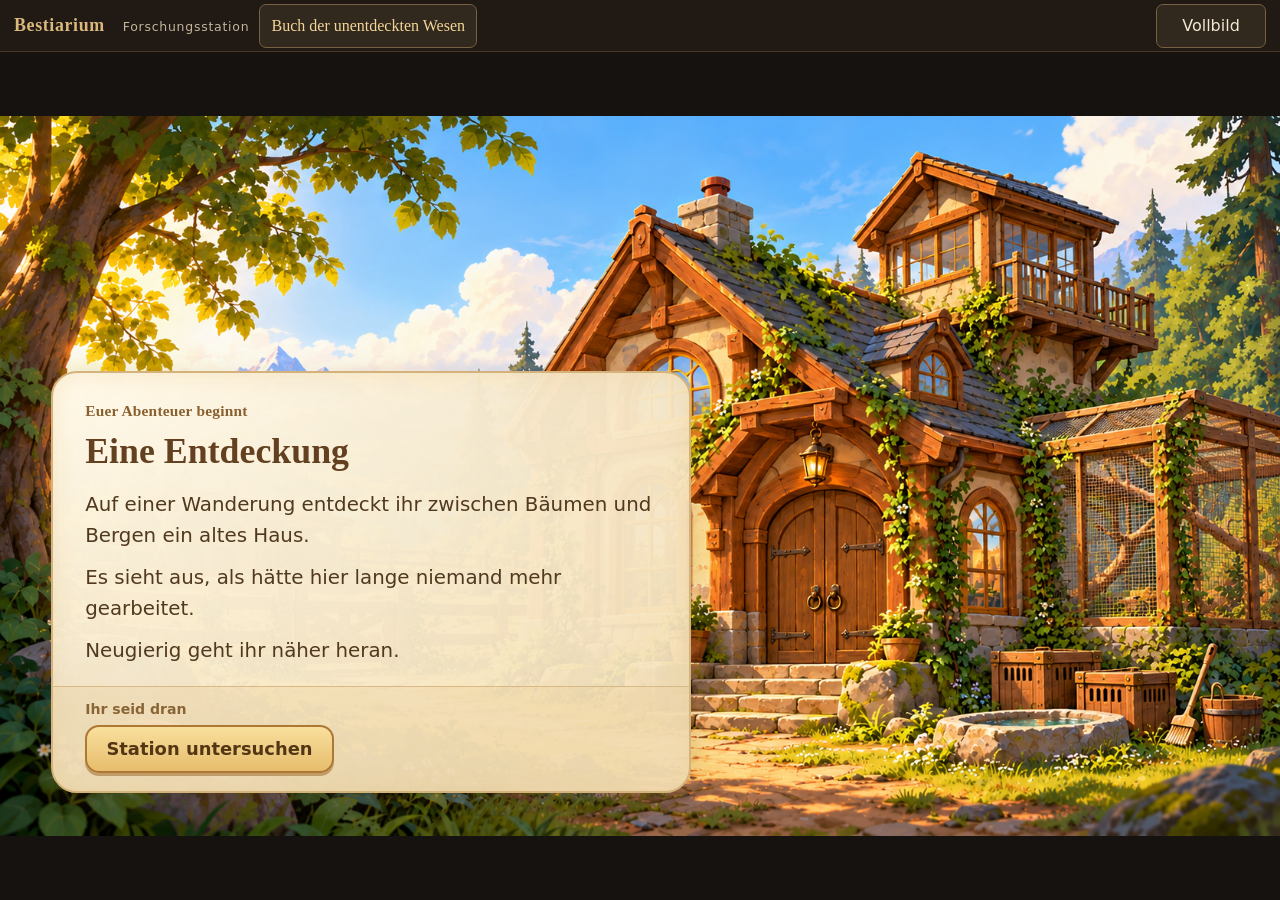
==== commit 2b827118: "Simplify book controls with compact header and unified page turning" ====
--- a/index.html
+++ b/index.html
@@ -7,6 +7,7 @@
   <title>Bestiarium · Forschungsstation</title>
   <link rel="stylesheet" href="css/app.css">
   <link rel="stylesheet" href="css/viewport.css">
+  <link rel="stylesheet" href="css/book-chrome.css">
 </head>
 <body class="app-loading">
   <div id="app-loading" role="status">Forschungsstation wird vorbereitet …</div>
--- a/css/app.css
+++ b/css/app.css
@@ -564,11 +564,6 @@
 #view-dialog .dialog-heading > button { order: 2; }
 .presentation-status:empty { display: none; }
 .presentation-status { color: #ffdda4; }
-.presentation-mode #app-title, .presentation-mode #teacher-dialog, .presentation-mode .presentation-action { display: none; }
-.presentation-mode .creature-subtitle, .presentation-mode .bestiary-back { display: none; }
-.presentation-mode *, .presentation-mode *::before, .presentation-mode *::after { animation: none !important; transition: none !important; }
-.presentation-mode .topbar h1 { display: none; }
-.presentation-mode .book-tools:empty { display: none; }
 button, summary { touch-action: manipulation; }
 summary:focus-visible { outline: 3px solid #f9d899; outline-offset: 3px; }
 
@@ -620,5 +615,3 @@
 }
 .reader-presentation-turns { display: none; align-items: center; gap: 12px; }
 .reader-combined-label { font-size: 20px; text-align: center; min-width: 200px; }
-.presentation-mode .creature-reader .reader-presentation-turns { display: flex; }
-.presentation-mode .creature-reader .reader-text-controls, .presentation-mode .creature-reader .creature-turns, .presentation-mode .creature-tools > button, .presentation-mode .reader-extra { display: none; }
--- a/css/book-chrome.css
+++ b/css/book-chrome.css
@@ -0,0 +1,64 @@
+/* Quiet classroom books: one header, one pair of edges, one position label. */
+#view-dialog .quiet-book-heading { display: flex; flex-wrap: nowrap; gap: 10px; min-height: 48px; padding: 0 0 5px; margin: 0 0 5px; }
+.quiet-book-heading > h2 { position: absolute; width: 1px; height: 1px; margin: -1px !important; overflow: hidden; clip-path: inset(50%); }
+#view-dialog .quiet-book-heading .book-station { order: 0; margin: 0; }
+.quiet-book-heading .book-chrome { order: 1; display: flex; align-items: center; gap: 16px; flex: 1; }
+#view-dialog .quiet-book-heading .presentation-controls { order: 2; margin: 0; }
+.quiet-book-heading .book-options { order: 3; margin: 0; }
+#view-dialog .quiet-book-heading button, .book-options summary { min-height: 44px; padding: 7px 14px; font-size: 18px; }
+.book-view-switch { display: inline-flex; gap: 0; border: 1px solid #997947; border-radius: 8px; }
+#view-dialog .book-view-switch button { border: 0; border-radius: 0; background: transparent; min-width: 65px; }
+#view-dialog .book-view-switch button:first-child { border-radius: 7px 0 0 7px; }
+#view-dialog .book-view-switch button:last-child { border-radius: 0 7px 7px 0; }
+#view-dialog .book-view-switch button[aria-pressed="true"] { color: #352414; background: #e8c88b; font-weight: 700; box-shadow: inset 0 -3px #986c31; }
+.book-options summary { display: grid; place-items: center; cursor: pointer; list-style: none; border: 1px solid #997947; border-radius: 7px; min-width: 48px; color: #f7dca6; font: 700 30px/1 Georgia, serif; }
+.book-options summary::-webkit-details-marker { display: none; }
+.book-options[open] summary { background: #59432c; }
+.book-options-panel { position: fixed; z-index: 20; top: 63px; right: 78px; width: min(400px, calc(100vw - 170px)); max-height: calc(100dvh - 100px); overflow: auto; padding: 18px; border: 1px solid #c09a5c; border-radius: 10px; color: #f5e6ca; background: #2c231b; box-shadow: 0 12px 45px #0009; font: 19px/1.5 system-ui, sans-serif; }
+.book-options-panel h3 { padding-right: 100px; margin: 0 0 16px; font: 600 23px/1.25 Georgia, serif; }
+.book-options-panel > button:first-of-type { position: absolute; right: 12px; top: 10px; }
+.book-options-panel > :not(h3):not(button:first-of-type) { margin-top: 14px; }
+.book-font-options { display: grid; grid-template-columns: 1fr 70px 1fr; align-items: center; gap: 8px; }
+.book-font-options > span:first-child { grid-column: 1 / -1; }
+.book-font-value { text-align: center; }
+.book-version-options { display: flex; flex-wrap: wrap; gap: 8px; }
+.book-version-options > span { flex-basis: 100%; }
+.book-question-options { display: flex; flex-wrap: wrap; gap: 8px; }
+.book-entry-note { white-space: pre-wrap; font-size: 17px; overflow-wrap: anywhere; }
+.book-options-panel .codex-navigation { justify-content: flex-start; }
+.book-options-panel .book-tools { margin: 0; padding: 0; }
+.book-options-panel .presentation-action { width: 100%; font-size: 18px; }
+.book-options-panel button[aria-pressed="true"] { background: #e8c88b; color: #352414; }
+.book-edge-host { position: relative; }
+#view-content .book-edge { position: absolute; top: 50%; transform: translateY(-50%); z-index: 2; width: 48px; height: 68px; min-height: 68px; padding: 0; border: 1px solid #8c704755; border-radius: 8px; background: #36291a80; color: #f6d69c; font: 48px/1 Georgia, serif; }
+#view-content .book-edge:hover { background: #715333; }
+#view-content .book-edge-left { left: -58px; }
+#view-content .book-edge-right { right: -58px; }
+#view-content .book-edge:disabled { opacity: .28; cursor: default; }
+.book-position { width: 100%; min-height: 24px; margin: 4px 0 0; color: #d8c29e; text-align: center; font: 18px/24px Georgia, serif; }
+.collection-book-shell { width: 100%; }
+.creature-book.creature-reader { padding: 0 64px; margin: 0; }
+.creature-book:focus { outline: none; }
+.creature-reader .creature-spread { margin: 0; }
+.creature-grid.book-edge-host { margin-inline: 64px; }
+.book-question { display: flex; align-items: center; gap: 20px; padding: 10px 16px; margin: 6px 0 0; border-left: 3px solid #d8b475; background: #42321e; }
+.book-question p { margin: 0; flex: 1; font: 600 clamp(23px, 1.7vw, 31px)/1.35 Georgia, serif; color: #ffedc9; }
+.book-question button { min-height: 44px; font-size: 18px; }
+.review-book-shell { position: relative; width: calc(100% - 128px); flex: 1; min-height: 0; }
+.review-book-shell .description-review { width: 100%; height: 100%; max-height: none; display: flex; flex-direction: column; }
+.review-book-shell .description-criteria { flex: 1; min-height: 0; }
+.collection-index-position { text-align: center; color: #d8c29e; font-size: 18px; }
+@media (max-width: 1100px) {
+  #view-dialog .quiet-book-heading button { font-size: 16px; padding-inline: 10px; }
+  .quiet-book-heading .book-chrome { gap: 8px; }
+  .book-options summary { padding-inline: 8px; }
+}
+@media (max-width: 760px) {
+  #view-dialog .quiet-book-heading { gap: 5px; }
+  #view-dialog .quiet-book-heading button { font-size: 13px; padding-inline: 6px; }
+  #view-dialog .book-view-switch button { min-width: 40px; }
+  .creature-book.creature-reader { padding-inline: 44px; }
+  #view-content .book-edge { width: 36px; }
+  #view-content .book-edge-left { left: -42px; }
+  #view-content .book-edge-right { right: -42px; }
+}
